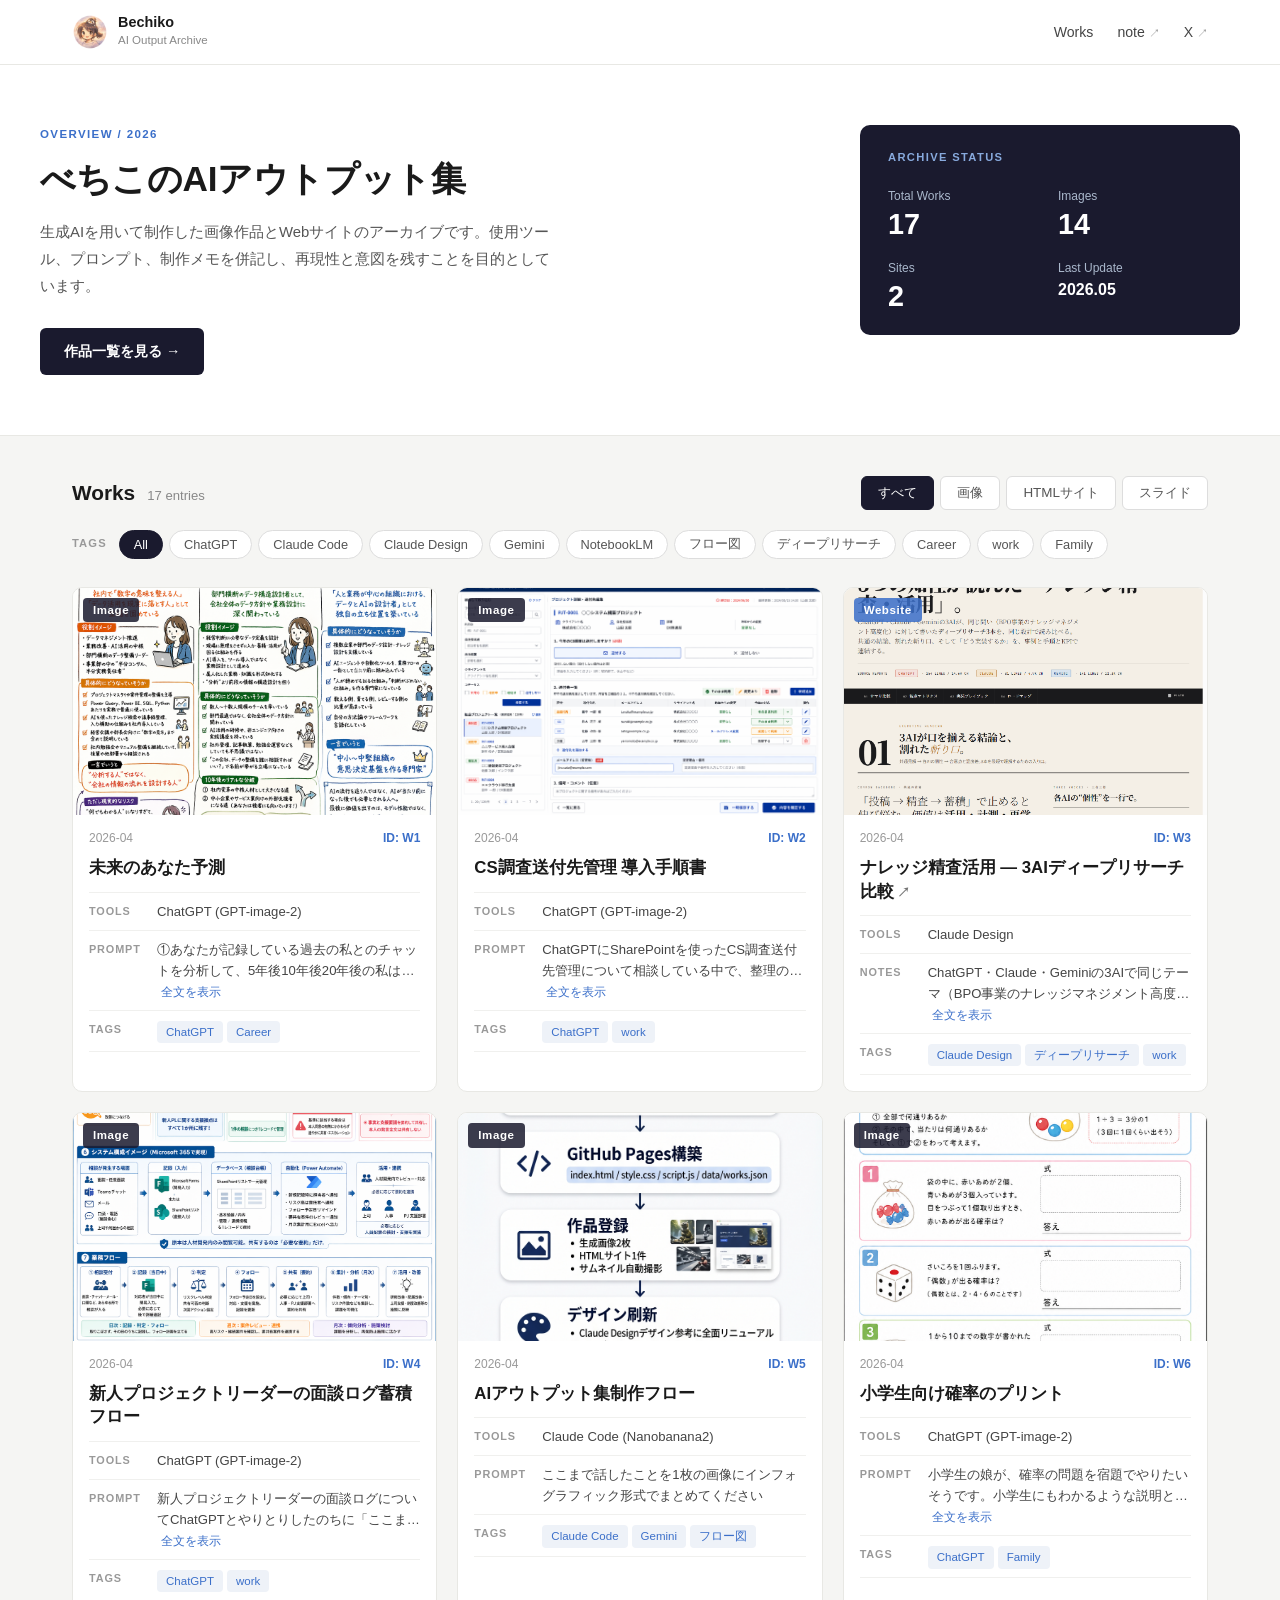
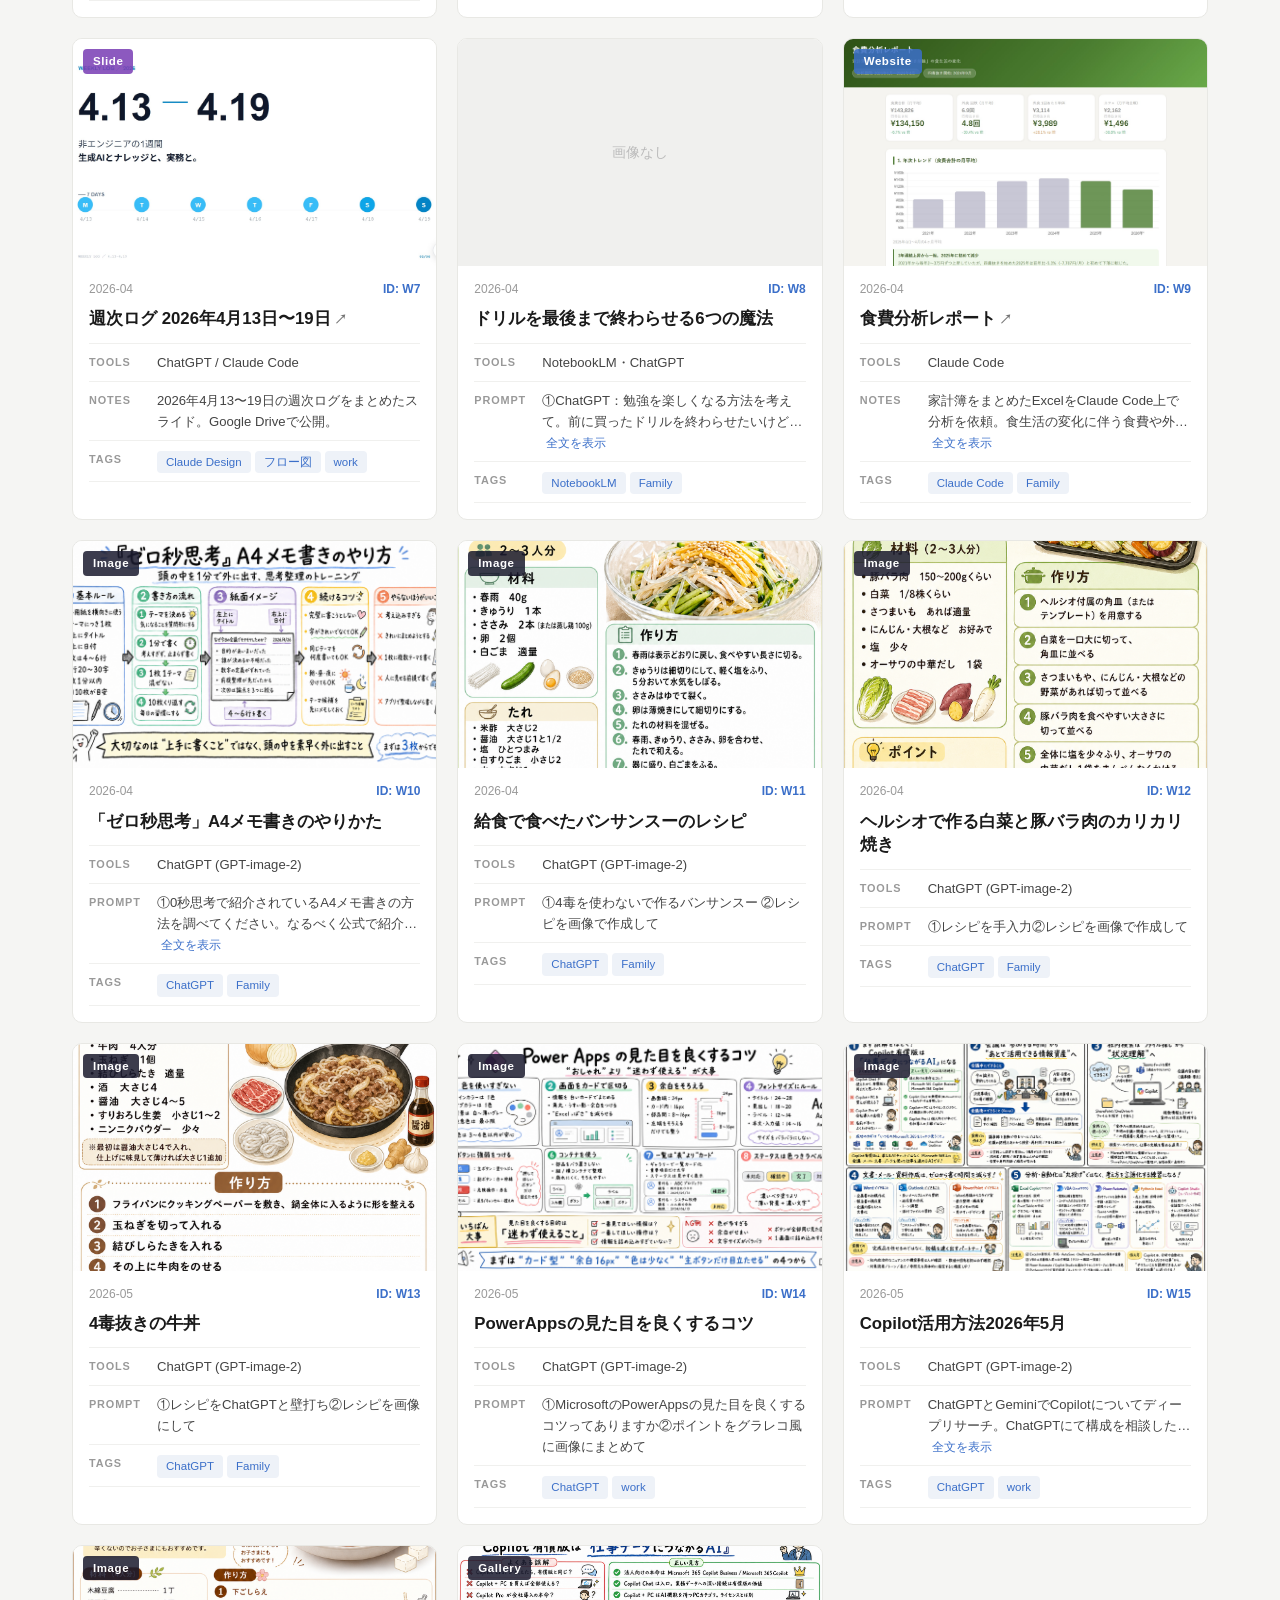
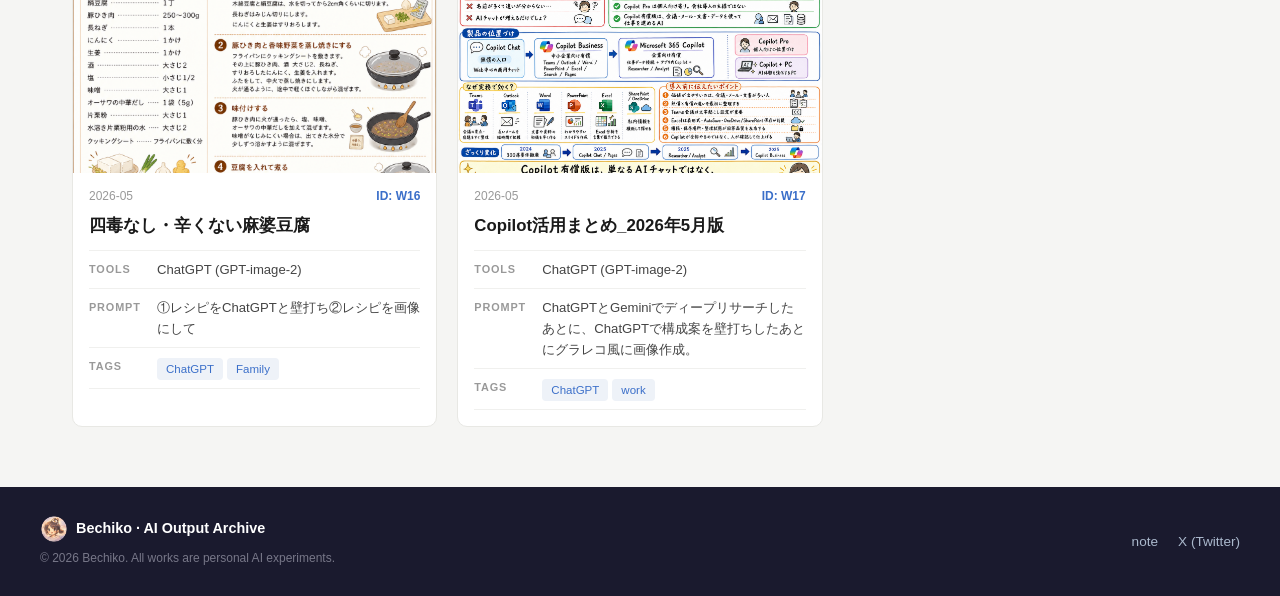
==== index.html @ 0f56bbd2 "Add work #17: Copilot活用まとめ_2026年5月版 (gallery) + gallery navigation feature" ====
<!DOCTYPE html>
<html lang="ja">
<head>
  <meta charset="UTF-8">
  <meta name="viewport" content="width=device-width, initial-scale=1.0">
  <title>べちこのAIアウトプット集</title>
  <link rel="stylesheet" href="style.css?v=4">
</head>
<body>

<header class="site-header">
  <div class="header-inner">
    <div class="header-logo">
      <img class="avatar" src="images/avatar.png" alt="Bechiko">
      <div class="header-name">
        <span class="name">Bechiko</span>
        <span class="subtitle">AI Output Archive</span>
      </div>
    </div>
    <nav class="header-nav">
      <a href="#works">Works</a>
      <a href="https://note.com/bechiko0605" target="_blank" rel="noopener">note <span class="ext">↗</span></a>
      <a href="https://x.com/bechiko0605" target="_blank" rel="noopener">X <span class="ext">↗</span></a>
    </nav>
  </div>
</header>

<section class="hero">
  <div class="hero-inner">
    <div class="hero-left">
      <p class="hero-label">OVERVIEW / 2026</p>
      <h1 class="hero-title">べちこのAIアウトプット集</h1>
      <p class="hero-desc">生成AIを用いて制作した画像作品とWebサイトのアーカイブです。使用ツール、プロンプト、制作メモを併記し、再現性と意図を残すことを目的としています。</p>
      <div class="hero-actions">
        <a href="#works" class="btn-primary">作品一覧を見る →</a>
      </div>
    </div>
    <div class="hero-right">
      <div class="stats-panel">
        <p class="stats-label">ARCHIVE STATUS</p>
        <div class="stats-grid">
          <div class="stat">
            <span class="stat-name">Total Works</span>
            <span class="stat-value" id="stat-total">—</span>
          </div>
          <div class="stat">
            <span class="stat-name">Images</span>
            <span class="stat-value" id="stat-images">—</span>
          </div>
          <div class="stat">
            <span class="stat-name">Sites</span>
            <span class="stat-value" id="stat-sites">—</span>
          </div>
          <div class="stat">
            <span class="stat-name">Last Update</span>
            <span class="stat-value stat-date" id="stat-date">—</span>
          </div>
        </div>
      </div>
    </div>
  </div>
</section>

<section class="works-section" id="works">
  <div class="works-header">
    <div class="works-title-area">
      <h2 class="works-title">Works</h2>
      <span class="works-count" id="works-count"></span>
    </div>
    <div class="type-filter">
      <button class="type-btn active" data-type="">すべて</button>
      <button class="type-btn" data-type="image">画像</button>
      <button class="type-btn" data-type="html">HTMLサイト</button>
      <button class="type-btn" data-type="slide">スライド</button>
    </div>
  </div>

  <div class="tags-row">
    <span class="tags-label">TAGS</span>
    <div id="tag-filters"></div>
  </div>

  <div class="gallery" id="gallery"></div>
</section>

<footer class="site-footer">
  <div class="footer-inner">
    <div class="footer-left">
      <div class="footer-logo">
        <img class="avatar avatar-sm" src="images/avatar.png" alt="Bechiko">
        <span>Bechiko · AI Output Archive</span>
      </div>
      <p class="footer-copy">© 2026 Bechiko. All works are personal AI experiments.</p>
    </div>
    <div class="footer-links">
      <a href="https://note.com/bechiko0605" target="_blank" rel="noopener">note</a>
      <a href="https://x.com/bechiko0605" target="_blank" rel="noopener">X (Twitter)</a>
    </div>
  </div>
</footer>

<div id="modal" class="modal" role="dialog" aria-modal="true">
  <button class="modal-close" id="modal-close" aria-label="閉じる">&times;</button>
  <button class="modal-prev hidden" id="modal-prev" aria-label="前へ">&#8249;</button>
  <img class="modal-img" id="modal-img" src="" alt="">
  <button class="modal-next hidden" id="modal-next" aria-label="次へ">&#8250;</button>
  <div class="modal-counter" id="modal-counter"></div>
</div>

<script src="script.js?v=3"></script>
</body>
</html>
---- style.css ----
* { box-sizing: border-box; margin: 0; padding: 0; }

body {
  font-family: 'Helvetica Neue', Arial, 'Hiragino Kaku Gothic ProN', 'Meiryo', sans-serif;
  background: #f5f5f3;
  color: #1a1a1a;
  line-height: 1.6;
}

a { text-decoration: none; color: inherit; }

/* ── Header ── */
.site-header {
  background: #fff;
  border-bottom: 1px solid #e8e8e4;
  position: sticky;
  top: 0;
  z-index: 100;
}
.header-inner {
  max-width: 1200px;
  margin: 0 auto;
  padding: 14px 32px;
  display: flex;
  align-items: center;
  justify-content: space-between;
}
.header-logo {
  display: flex;
  align-items: center;
  gap: 10px;
}
.avatar {
  width: 36px;
  height: 36px;
  border-radius: 50%;
  object-fit: cover;
  flex-shrink: 0;
}
.avatar-sm { width: 28px; height: 28px; font-size: 0.75rem; }
.header-name { display: flex; flex-direction: column; }
.header-name .name { font-size: 0.9rem; font-weight: 700; line-height: 1.2; }
.header-name .subtitle { font-size: 0.72rem; color: #888; }
.header-nav { display: flex; gap: 24px; align-items: center; }
.header-nav a { font-size: 0.88rem; color: #444; transition: color 0.15s; }
.header-nav a:hover { color: #1a1a1a; }
.ext { font-size: 0.75em; opacity: 0.6; }

/* ── Hero ── */
.hero {
  background: #fff;
  border-bottom: 1px solid #e8e8e4;
  padding: 60px 32px;
}
.hero-inner {
  max-width: 1200px;
  margin: 0 auto;
  display: grid;
  grid-template-columns: 1fr 380px;
  gap: 48px;
  align-items: start;
}
.hero-label {
  font-size: 0.72rem;
  font-weight: 700;
  letter-spacing: 0.12em;
  color: #3b6fc9;
  margin-bottom: 14px;
}
.hero-title {
  font-size: 2.2rem;
  font-weight: 800;
  line-height: 1.25;
  margin-bottom: 18px;
  letter-spacing: -0.01em;
}
.hero-desc {
  font-size: 0.93rem;
  color: #555;
  margin-bottom: 28px;
  max-width: 520px;
  line-height: 1.8;
}
.hero-actions { display: flex; gap: 12px; flex-wrap: wrap; }
.btn-primary {
  display: inline-block;
  padding: 12px 24px;
  background: #1a1a2e;
  color: #fff;
  border-radius: 6px;
  font-size: 0.9rem;
  font-weight: 600;
  transition: background 0.15s;
}
.btn-primary:hover { background: #2d2d4e; }

/* Stats panel */
.stats-panel {
  background: #1a1a2e;
  color: #fff;
  border-radius: 10px;
  padding: 24px 28px;
}
.stats-label {
  font-size: 0.7rem;
  font-weight: 700;
  letter-spacing: 0.12em;
  color: #88aadd;
  margin-bottom: 20px;
}
.stats-grid {
  display: grid;
  grid-template-columns: 1fr 1fr;
  gap: 20px 16px;
}
.stat { display: flex; flex-direction: column; gap: 4px; }
.stat-name { font-size: 0.75rem; color: #aab8cc; }
.stat-value { font-size: 1.8rem; font-weight: 800; line-height: 1; }
.stat-date { font-size: 1rem; font-weight: 700; }

/* ── Works section ── */
.works-section {
  max-width: 1200px;
  margin: 0 auto;
  padding: 40px 32px 60px;
}
.works-header {
  display: flex;
  align-items: center;
  justify-content: space-between;
  margin-bottom: 20px;
}
.works-title-area { display: flex; align-items: baseline; gap: 12px; }
.works-title { font-size: 1.3rem; font-weight: 800; }
.works-count { font-size: 0.82rem; color: #888; }

.type-filter { display: flex; gap: 6px; }
.type-btn {
  padding: 7px 16px;
  border-radius: 6px;
  border: 1px solid #ddd;
  background: #fff;
  color: #555;
  font-size: 0.84rem;
  cursor: pointer;
  transition: all 0.15s;
}
.type-btn:hover { border-color: #aaa; color: #1a1a1a; }
.type-btn.active { background: #1a1a2e; color: #fff; border-color: #1a1a2e; }

/* Tags row */
.tags-row {
  display: flex;
  align-items: center;
  gap: 12px;
  margin-bottom: 28px;
  flex-wrap: wrap;
}
.tags-label {
  font-size: 0.7rem;
  font-weight: 700;
  letter-spacing: 0.1em;
  color: #999;
  flex-shrink: 0;
}
#tag-filters { display: flex; flex-wrap: wrap; gap: 6px; }
.tag-btn {
  padding: 5px 14px;
  border-radius: 20px;
  border: 1px solid #ddd;
  background: #fff;
  color: #555;
  font-size: 0.8rem;
  cursor: pointer;
  transition: all 0.15s;
}
.tag-btn:hover { border-color: #aaa; color: #1a1a1a; }
.tag-btn.active { background: #1a1a2e; color: #fff; border-color: #1a1a2e; }

/* ── Gallery ── */
.gallery {
  display: grid;
  grid-template-columns: repeat(auto-fill, minmax(300px, 1fr));
  gap: 20px;
}
.no-results {
  grid-column: 1 / -1;
  text-align: center;
  color: #aaa;
  padding: 60px 0;
  font-size: 0.95rem;
}

/* ── Card ── */
.card {
  background: #fff;
  border: 1px solid #e8e8e4;
  border-radius: 10px;
  overflow: hidden;
  transition: box-shadow 0.2s;
}
.card:hover { box-shadow: 0 4px 20px rgba(0,0,0,0.08); }

.card-thumb {
  position: relative;
  width: 100%;
  aspect-ratio: 16 / 10;
  background: #f0f0ee;
  overflow: hidden;
  cursor: pointer;
}
.card-thumb img {
  width: 100%; height: 100%;
  object-fit: cover;
  display: block;
}
.card-thumb-placeholder {
  width: 100%; height: 100%;
  display: flex; align-items: center; justify-content: center;
  color: #bbb; font-size: 0.85rem;
}
.card-badge {
  position: absolute;
  top: 10px; left: 10px;
  padding: 3px 10px;
  border-radius: 4px;
  font-size: 0.72rem;
  font-weight: 700;
  letter-spacing: 0.05em;
}
.badge-image { background: rgba(26,26,46,0.85); color: #fff; }
.badge-website { background: rgba(59,111,201,0.85); color: #fff; }
.badge-slide { background: rgba(120,60,180,0.85); color: #fff; }

.card-body { padding: 14px 16px 16px; }

.card-meta-row {
  display: flex;
  justify-content: space-between;
  align-items: center;
  margin-bottom: 8px;
}
.card-date { font-size: 0.75rem; color: #999; }
.card-id { font-size: 0.75rem; color: #3b6fc9; font-weight: 600; }

.card-title {
  font-size: 1.05rem;
  font-weight: 700;
  margin-bottom: 12px;
  line-height: 1.4;
}
.card-title a { color: inherit; }
.card-title a:hover { text-decoration: underline; }
.card-title .link-icon { font-size: 0.8em; opacity: 0.6; margin-left: 3px; }

/* Info rows */
.card-info { border-top: 1px solid #f0f0ee; }
.info-row {
  display: grid;
  grid-template-columns: 68px 1fr;
  gap: 0;
  border-bottom: 1px solid #f0f0ee;
  padding: 8px 0;
  align-items: start;
}
.info-label {
  font-size: 0.68rem;
  font-weight: 700;
  letter-spacing: 0.08em;
  color: #999;
  padding-top: 2px;
}
.info-value { font-size: 0.82rem; color: #444; }

.info-text {
  display: -webkit-box;
  -webkit-line-clamp: 2;
  -webkit-box-orient: vertical;
  overflow: hidden;
}
.expand-btn {
  display: inline;
  font-size: 0.78rem;
  color: #3b6fc9;
  background: none;
  border: none;
  cursor: pointer;
  padding: 0;
  margin-left: 4px;
}
.expand-content {
  display: none;
  font-size: 0.82rem;
  color: #444;
  white-space: pre-wrap;
}
.expand-content.open { display: block; }
.info-text.open { display: block; -webkit-line-clamp: unset; overflow: visible; }

.card-tags { display: flex; flex-wrap: wrap; gap: 4px; padding-top: 2px; }
.card-tag {
  font-size: 0.72rem;
  color: #3b6fc9;
  background: #eef2f8;
  padding: 2px 9px;
  border-radius: 4px;
}

/* ── Modal ── */
.modal {
  display: none;
  position: fixed;
  inset: 0;
  background: rgba(0,0,0,0.88);
  z-index: 1000;
  align-items: center;
  justify-content: center;
}
.modal.open { display: flex; }
.modal-img {
  max-width: 90vw;
  max-height: 90vh;
  object-fit: contain;
  border-radius: 4px;
}
.modal-close {
  position: fixed;
  top: 16px; right: 20px;
  font-size: 2rem;
  color: #fff;
  background: none;
  border: none;
  cursor: pointer;
  line-height: 1;
}
.modal-prev, .modal-next {
  position: fixed;
  top: 50%;
  transform: translateY(-50%);
  font-size: 3rem;
  color: #fff;
  background: none;
  border: none;
  cursor: pointer;
  padding: 0 16px;
  opacity: 0.7;
  transition: opacity 0.15s;
  z-index: 1001;
}
.modal-prev:hover, .modal-next:hover { opacity: 1; }
.modal-prev { left: 12px; }
.modal-next { right: 12px; }
.modal-prev.hidden, .modal-next.hidden { display: none; }
.modal-counter {
  position: fixed;
  bottom: 20px;
  left: 50%;
  transform: translateX(-50%);
  color: rgba(255,255,255,0.7);
  font-size: 0.85rem;
  letter-spacing: 0.05em;
}

/* ── Footer ── */
.site-footer {
  background: #1a1a2e;
  color: #fff;
  padding: 28px 32px;
}
.footer-inner {
  max-width: 1200px;
  margin: 0 auto;
  display: flex;
  align-items: center;
  justify-content: space-between;
  flex-wrap: wrap;
  gap: 16px;
}
.footer-logo {
  display: flex;
  align-items: center;
  gap: 8px;
  font-size: 0.9rem;
  font-weight: 600;
  margin-bottom: 6px;
}
.footer-copy { font-size: 0.75rem; color: #778; }
.footer-links { display: flex; gap: 20px; }
.footer-links a { font-size: 0.85rem; color: #aab8cc; transition: color 0.15s; }
.footer-links a:hover { color: #fff; }

/* ── Responsive ── */
@media (max-width: 768px) {
  .hero-inner { grid-template-columns: 1fr; gap: 28px; }
  .hero-title { font-size: 1.6rem; }
  .works-header { flex-direction: column; align-items: flex-start; gap: 12px; }
  .header-inner, .hero, .works-section, .site-footer { padding-left: 16px; padding-right: 16px; }
  .gallery { grid-template-columns: 1fr; }
}
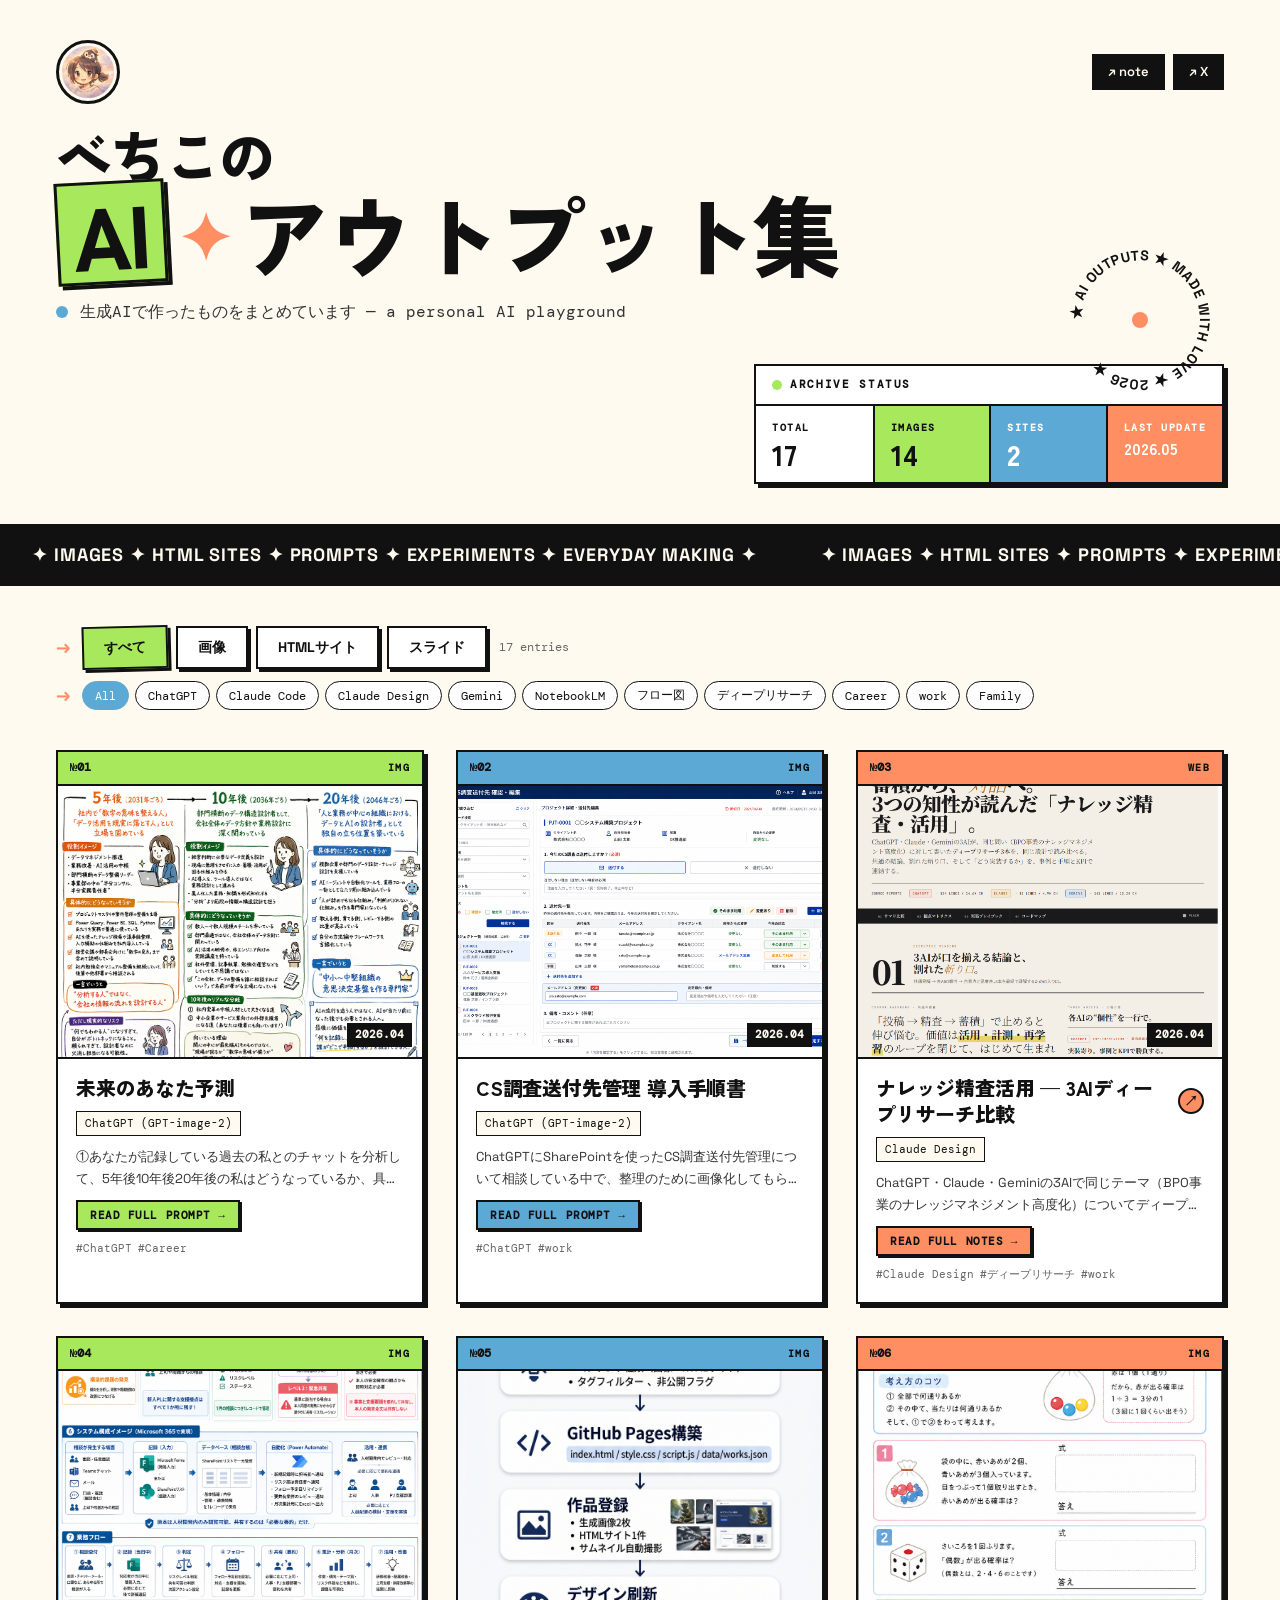
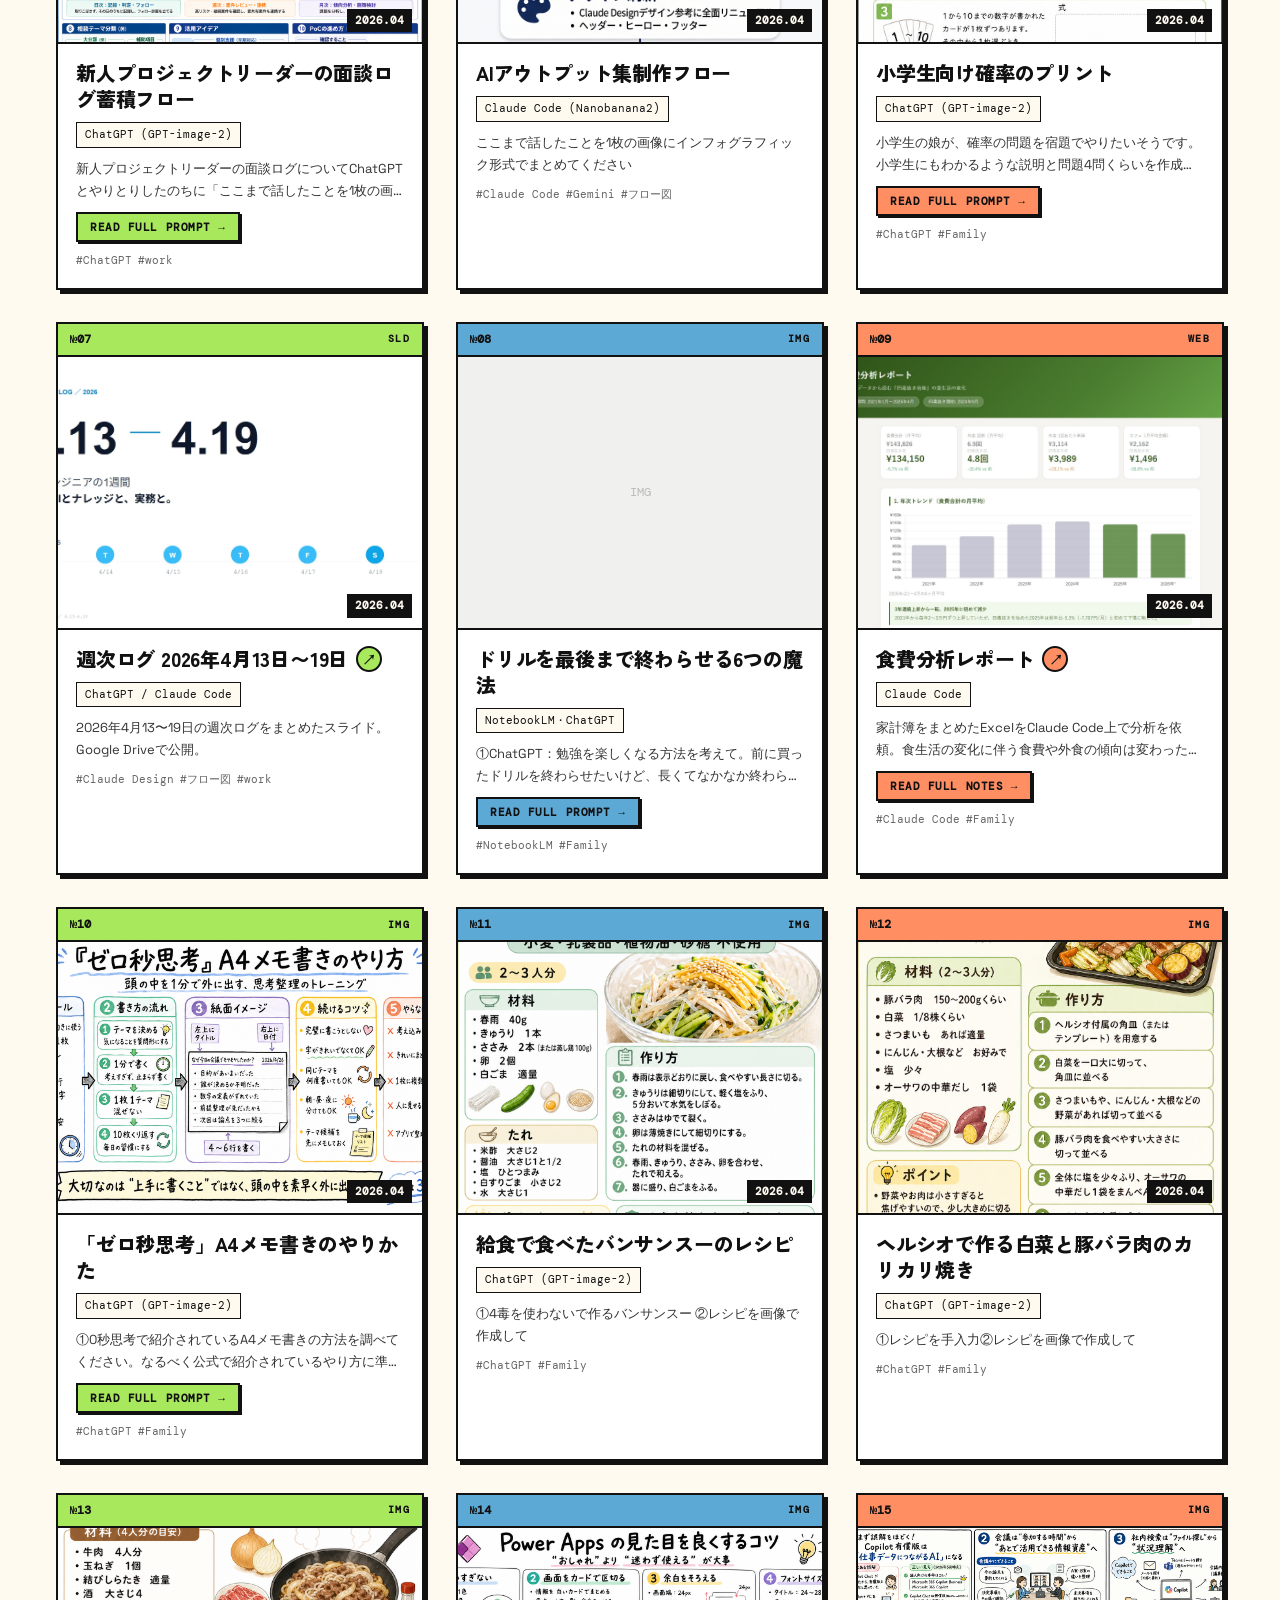
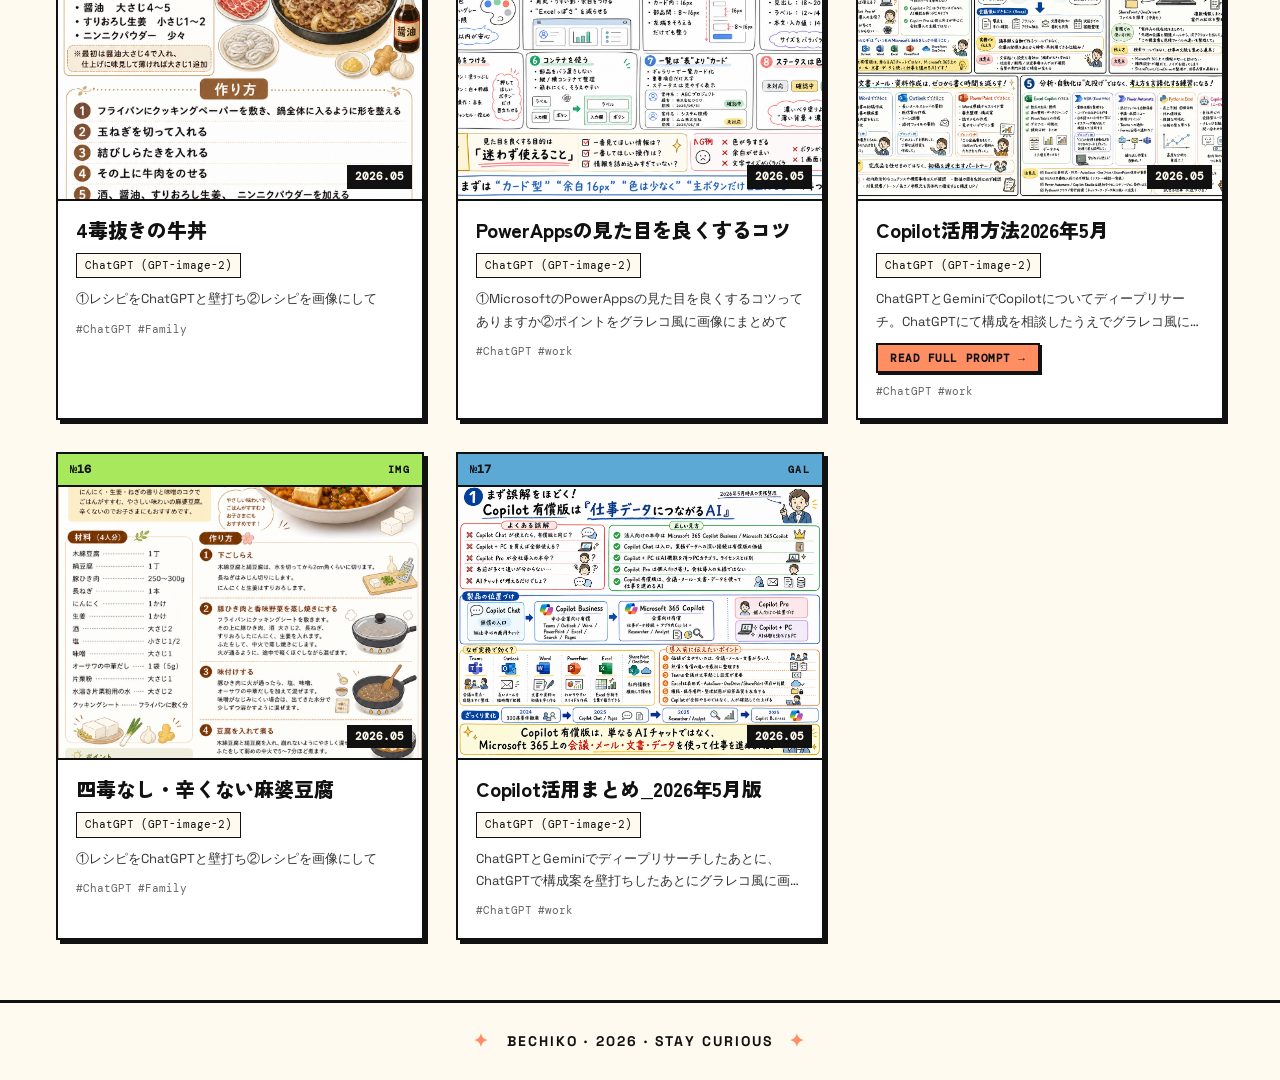
==== commit e39ee102: "Redesign: Pattern F (Neo-brutalist Kinetic) ネオブルータリスト×キネティックデザインに全面リデザイン。 黒太枠・ハードシャドウ・3色アクセント（lime/b" ====
--- a/index.html
+++ b/index.html
@@ -4,99 +4,102 @@
   <meta charset="UTF-8">
   <meta name="viewport" content="width=device-width, initial-scale=1.0">
   <title>べちこのAIアウトプット集</title>
-  <link rel="stylesheet" href="style.css?v=4">
+  <link rel="preconnect" href="https://fonts.googleapis.com">
+  <link rel="preconnect" href="https://fonts.gstatic.com" crossorigin>
+  <link href="https://fonts.googleapis.com/css2?family=Space+Grotesk:wght@400;500;600;700&family=Zen+Kaku+Gothic+New:wght@500;700;900&family=DM+Mono:wght@400;500&display=swap" rel="stylesheet">
+  <link rel="stylesheet" href="style.css">
 </head>
 <body>
 
+<aside class="floating-sticker" aria-hidden="true">
+  <svg viewBox="0 0 160 160" width="160" height="160">
+    <defs>
+      <path id="circle-path" d="M 80,80 m -60,0 a 60,60 0 1,1 120,0 a 60,60 0 1,1 -120,0"/>
+    </defs>
+    <text class="sticker-text">
+      <textPath href="#circle-path">★ AI OUTPUTS ★ MADE WITH LOVE ★ 2026 ★</textPath>
+    </text>
+    <circle cx="80" cy="80" r="8" fill="#ff8e63"/>
+  </svg>
+</aside>
+
 <header class="site-header">
-  <div class="header-inner">
-    <div class="header-logo">
-      <img class="avatar" src="images/avatar.png" alt="Bechiko">
-      <div class="header-name">
-        <span class="name">Bechiko</span>
-        <span class="subtitle">AI Output Archive</span>
-      </div>
+  <div class="header-row">
+    <img class="avatar" src="images/avatar.png" alt="Bechiko">
+    <div class="sns-pills">
+      <a href="https://note.com/bechiko0605" target="_blank" rel="noopener" class="sns-pill">↗ note</a>
+      <a href="https://x.com/bechiko0605" target="_blank" rel="noopener" class="sns-pill">↗ X</a>
     </div>
-    <nav class="header-nav">
-      <a href="#works">Works</a>
-      <a href="https://note.com/bechiko0605" target="_blank" rel="noopener">note <span class="ext">↗</span></a>
-      <a href="https://x.com/bechiko0605" target="_blank" rel="noopener">X <span class="ext">↗</span></a>
-    </nav>
+  </div>
+  <div class="big-title">
+    <p class="title-l1">べちこの</p>
+    <p class="title-l2"><span class="ai-box">AI</span> <span class="star">✦</span> アウトプット集</p>
+  </div>
+  <div class="tagline-row">
+    <span class="tagline-dot"></span>
+    <span class="tagline">生成AIで作ったものをまとめています — a personal AI playground</span>
   </div>
 </header>
 
-<section class="hero">
-  <div class="hero-inner">
-    <div class="hero-left">
-      <p class="hero-label">OVERVIEW / 2026</p>
-      <h1 class="hero-title">べちこのAIアウトプット集</h1>
-      <p class="hero-desc">生成AIを用いて制作した画像作品とWebサイトのアーカイブです。使用ツール、プロンプト、制作メモを併記し、再現性と意図を残すことを目的としています。</p>
-      <div class="hero-actions">
-        <a href="#works" class="btn-primary">作品一覧を見る →</a>
+<section class="archive-status">
+  <div class="status-card">
+    <div class="status-head">
+      <span class="status-dot"></span>
+      <span class="status-label">ARCHIVE STATUS</span>
+    </div>
+    <div class="status-cells">
+      <div class="status-cell cell-white">
+        <span class="cell-label">TOTAL</span>
+        <span class="cell-value" id="stat-total">—</span>
       </div>
-    </div>
-    <div class="hero-right">
-      <div class="stats-panel">
-        <p class="stats-label">ARCHIVE STATUS</p>
-        <div class="stats-grid">
-          <div class="stat">
-            <span class="stat-name">Total Works</span>
-            <span class="stat-value" id="stat-total">—</span>
-          </div>
-          <div class="stat">
-            <span class="stat-name">Images</span>
-            <span class="stat-value" id="stat-images">—</span>
-          </div>
-          <div class="stat">
-            <span class="stat-name">Sites</span>
-            <span class="stat-value" id="stat-sites">—</span>
-          </div>
-          <div class="stat">
-            <span class="stat-name">Last Update</span>
-            <span class="stat-value stat-date" id="stat-date">—</span>
-          </div>
-        </div>
+      <div class="status-cell cell-lime">
+        <span class="cell-label">IMAGES</span>
+        <span class="cell-value" id="stat-images">—</span>
+      </div>
+      <div class="status-cell cell-blue">
+        <span class="cell-label">SITES</span>
+        <span class="cell-value" id="stat-sites">—</span>
+      </div>
+      <div class="status-cell cell-peach">
+        <span class="cell-label">LAST UPDATE</span>
+        <span class="cell-value" id="stat-date">—</span>
       </div>
     </div>
   </div>
 </section>
 
-<section class="works-section" id="works">
-  <div class="works-header">
-    <div class="works-title-area">
-      <h2 class="works-title">Works</h2>
-      <span class="works-count" id="works-count"></span>
-    </div>
+<div class="marquee" aria-hidden="true">
+  <div class="marquee-track">
+    <span>✦ IMAGES ✦ HTML SITES ✦ PROMPTS ✦ EXPERIMENTS ✦ EVERYDAY MAKING ✦</span>
+    <span>✦ IMAGES ✦ HTML SITES ✦ PROMPTS ✦ EXPERIMENTS ✦ EVERYDAY MAKING ✦</span>
+    <span>✦ IMAGES ✦ HTML SITES ✦ PROMPTS ✦ EXPERIMENTS ✦ EVERYDAY MAKING ✦</span>
+    <span>✦ IMAGES ✦ HTML SITES ✦ PROMPTS ✦ EXPERIMENTS ✦ EVERYDAY MAKING ✦</span>
+  </div>
+</div>
+
+<section class="filters">
+  <div class="filter-row">
+    <span class="filter-arrow">→</span>
     <div class="type-filter">
       <button class="type-btn active" data-type="">すべて</button>
       <button class="type-btn" data-type="image">画像</button>
       <button class="type-btn" data-type="html">HTMLサイト</button>
       <button class="type-btn" data-type="slide">スライド</button>
     </div>
+    <span class="works-count" id="works-count"></span>
   </div>
-
-  <div class="tags-row">
-    <span class="tags-label">TAGS</span>
+  <div class="filter-row">
+    <span class="filter-arrow">→</span>
     <div id="tag-filters"></div>
   </div>
-
-  <div class="gallery" id="gallery"></div>
 </section>
 
+<main class="card-grid" id="gallery"></main>
+
 <footer class="site-footer">
-  <div class="footer-inner">
-    <div class="footer-left">
-      <div class="footer-logo">
-        <img class="avatar avatar-sm" src="images/avatar.png" alt="Bechiko">
-        <span>Bechiko · AI Output Archive</span>
-      </div>
-      <p class="footer-copy">© 2026 Bechiko. All works are personal AI experiments.</p>
-    </div>
-    <div class="footer-links">
-      <a href="https://note.com/bechiko0605" target="_blank" rel="noopener">note</a>
-      <a href="https://x.com/bechiko0605" target="_blank" rel="noopener">X (Twitter)</a>
-    </div>
-  </div>
+  <span class="footer-star">✦</span>
+  BECHIKO · 2026 · STAY CURIOUS
+  <span class="footer-star">✦</span>
 </footer>
 
 <div id="modal" class="modal" role="dialog" aria-modal="true">
@@ -107,6 +110,6 @@
   <div class="modal-counter" id="modal-counter"></div>
 </div>
 
-<script src="script.js?v=3"></script>
+<script src="script.js"></script>
 </body>
 </html>
--- a/style.css
+++ b/style.css
@@ -1,309 +1,539 @@
+:root {
+  --bg-paper: #fffaf0;
+  --ink: #111111;
+  --accent-lime: #a8e85c;
+  --accent-blue: #5da9d6;
+  --accent-peach: #ff8e63;
+  --card-bg: #ffffff;
+  --text-secondary: #333333;
+  --text-muted: #666666;
+}
+
 * { box-sizing: border-box; margin: 0; padding: 0; }
 
 body {
-  font-family: 'Helvetica Neue', Arial, 'Hiragino Kaku Gothic ProN', 'Meiryo', sans-serif;
-  background: #f5f5f3;
-  color: #1a1a1a;
+  font-family: 'Space Grotesk', sans-serif;
+  background: var(--bg-paper);
+  color: var(--ink);
   line-height: 1.6;
+  overflow-x: hidden;
+  position: relative;
 }
 
 a { text-decoration: none; color: inherit; }
+
+/* ── Animations ── */
+@keyframes spin {
+  from { transform: rotate(0deg); }
+  to { transform: rotate(360deg); }
+}
+@keyframes marquee {
+  from { transform: translateX(0); }
+  to { transform: translateX(-50%); }
+}
+
+/* ── Floating Sticker ── */
+.floating-sticker {
+  position: absolute;
+  top: 240px;
+  right: 60px;
+  width: 160px;
+  height: 160px;
+  animation: spin 18s linear infinite;
+  z-index: 10;
+  pointer-events: none;
+}
+.sticker-text {
+  font-family: 'Space Grotesk', sans-serif;
+  font-size: 14px;
+  font-weight: 700;
+  letter-spacing: 0.05em;
+  fill: var(--ink);
+}
 
 /* ── Header ── */
 .site-header {
-  background: #fff;
-  border-bottom: 1px solid #e8e8e4;
-  position: sticky;
-  top: 0;
-  z-index: 100;
-}
-.header-inner {
-  max-width: 1200px;
-  margin: 0 auto;
-  padding: 14px 32px;
-  display: flex;
-  align-items: center;
+  padding: 40px 56px 24px;
+  position: relative;
+}
+.header-row {
+  display: flex;
   justify-content: space-between;
-}
-.header-logo {
-  display: flex;
-  align-items: center;
-  gap: 10px;
+  align-items: center;
+  margin-bottom: 24px;
 }
 .avatar {
-  width: 36px;
-  height: 36px;
+  width: 64px;
+  height: 64px;
   border-radius: 50%;
   object-fit: cover;
+  border: 3px solid var(--ink);
   flex-shrink: 0;
 }
-.avatar-sm { width: 28px; height: 28px; font-size: 0.75rem; }
-.header-name { display: flex; flex-direction: column; }
-.header-name .name { font-size: 0.9rem; font-weight: 700; line-height: 1.2; }
-.header-name .subtitle { font-size: 0.72rem; color: #888; }
-.header-nav { display: flex; gap: 24px; align-items: center; }
-.header-nav a { font-size: 0.88rem; color: #444; transition: color 0.15s; }
-.header-nav a:hover { color: #1a1a1a; }
-.ext { font-size: 0.75em; opacity: 0.6; }
-
-/* ── Hero ── */
-.hero {
-  background: #fff;
-  border-bottom: 1px solid #e8e8e4;
-  padding: 60px 32px;
-}
-.hero-inner {
-  max-width: 1200px;
-  margin: 0 auto;
+.sns-pills {
+  display: flex;
+  gap: 8px;
+}
+.sns-pill {
+  display: inline-block;
+  background: var(--ink);
+  color: var(--bg-paper);
+  padding: 8px 16px;
+  font-family: 'Space Grotesk', sans-serif;
+  font-size: 13px;
+  font-weight: 600;
+  transition: opacity 0.15s;
+}
+.sns-pill:hover { opacity: 0.8; }
+
+.big-title {
+  margin-bottom: 16px;
+}
+.title-l1 {
+  font-family: 'Zen Kaku Gothic New', sans-serif;
+  font-size: 56px;
+  font-weight: 900;
+  line-height: 0.95;
+  letter-spacing: -0.03em;
+}
+.title-l2 {
+  font-family: 'Zen Kaku Gothic New', sans-serif;
+  font-size: 88px;
+  font-weight: 900;
+  line-height: 0.95;
+  letter-spacing: -0.03em;
+  display: flex;
+  align-items: center;
+  gap: 12px;
+  flex-wrap: wrap;
+}
+.ai-box {
+  display: inline-block;
+  background: var(--accent-lime);
+  border: 3px solid var(--ink);
+  box-shadow: 4px 4px 0 var(--ink);
+  padding: 0 14px;
+  transform: rotate(-3deg);
+  line-height: 1.1;
+}
+.star {
+  display: inline-block;
+  color: var(--accent-peach);
+  font-size: 64px;
+  animation: spin 6s linear infinite;
+  line-height: 1;
+}
+
+.tagline-row {
+  display: flex;
+  align-items: center;
+  gap: 12px;
+  margin-top: 16px;
+}
+.tagline-dot {
+  width: 12px;
+  height: 12px;
+  border-radius: 50%;
+  background: var(--accent-blue);
+  flex-shrink: 0;
+}
+.tagline {
+  font-family: 'DM Mono', monospace;
+  font-size: 16px;
+  line-height: 1.5;
+  color: var(--text-secondary);
+}
+
+/* ── Archive Status ── */
+.archive-status {
+  padding: 0 56px;
+  display: flex;
+  justify-content: flex-end;
+  margin-top: 16px;
+  margin-bottom: 40px;
+}
+.status-card {
+  min-width: 460px;
+  background: var(--card-bg);
+  border: 2.5px solid var(--ink);
+  box-shadow: 4px 4px 0 var(--ink);
+}
+.status-head {
+  display: flex;
+  align-items: center;
+  gap: 8px;
+  padding: 10px 16px;
+  border-bottom: 2px solid var(--ink);
+}
+.status-dot {
+  width: 10px;
+  height: 10px;
+  border-radius: 50%;
+  background: var(--accent-lime);
+  flex-shrink: 0;
+}
+.status-label {
+  font-family: 'DM Mono', monospace;
+  font-size: 11px;
+  font-weight: 700;
+  letter-spacing: 0.15em;
+}
+.status-cells {
   display: grid;
-  grid-template-columns: 1fr 380px;
-  gap: 48px;
-  align-items: start;
-}
-.hero-label {
-  font-size: 0.72rem;
-  font-weight: 700;
-  letter-spacing: 0.12em;
-  color: #3b6fc9;
-  margin-bottom: 14px;
-}
-.hero-title {
-  font-size: 2.2rem;
-  font-weight: 800;
-  line-height: 1.25;
-  margin-bottom: 18px;
-  letter-spacing: -0.01em;
-}
-.hero-desc {
-  font-size: 0.93rem;
-  color: #555;
-  margin-bottom: 28px;
-  max-width: 520px;
-  line-height: 1.8;
-}
-.hero-actions { display: flex; gap: 12px; flex-wrap: wrap; }
-.btn-primary {
-  display: inline-block;
-  padding: 12px 24px;
-  background: #1a1a2e;
+  grid-template-columns: repeat(4, 1fr);
+}
+.status-cell {
+  padding: 14px 16px;
+  display: flex;
+  flex-direction: column;
+  gap: 4px;
+}
+.status-cell + .status-cell {
+  border-left: 2px solid var(--ink);
+}
+.cell-white { background: var(--card-bg); }
+.cell-lime { background: var(--accent-lime); }
+.cell-blue { background: var(--accent-blue); color: #fff; }
+.cell-peach { background: var(--accent-peach); color: #fff; }
+
+.cell-label {
+  font-family: 'DM Mono', monospace;
+  font-size: 10px;
+  font-weight: 700;
+  letter-spacing: 0.15em;
+}
+.cell-value {
+  font-family: 'Zen Kaku Gothic New', sans-serif;
+  font-size: 28px;
+  font-weight: 900;
+  line-height: 1;
+}
+#stat-date {
+  font-size: 16px;
+  font-weight: 700;
+  word-break: break-all;
+}
+
+/* ── Marquee ── */
+.marquee {
+  overflow: hidden;
+  white-space: nowrap;
+  background: var(--ink);
+  color: var(--bg-paper);
+  padding: 14px 0;
+  border-top: 3px solid var(--ink);
+  border-bottom: 3px solid var(--ink);
+  margin-bottom: 40px;
+}
+.marquee-track {
+  display: inline-flex;
+  animation: marquee 40s linear infinite;
+}
+.marquee-track span {
+  font-family: 'Space Grotesk', sans-serif;
+  font-size: 18px;
+  font-weight: 700;
+  letter-spacing: 0.05em;
+  padding: 0 32px;
+}
+
+/* ── Filters ── */
+.filters {
+  padding: 0 56px;
+  display: flex;
+  flex-direction: column;
+  gap: 12px;
+  margin-bottom: 40px;
+}
+.filter-row {
+  display: flex;
+  align-items: center;
+  gap: 12px;
+  flex-wrap: wrap;
+}
+.filter-arrow {
+  color: var(--accent-peach);
+  font-size: 18px;
+  font-weight: 700;
+  flex-shrink: 0;
+}
+.type-filter {
+  display: flex;
+  gap: 8px;
+  flex-wrap: wrap;
+}
+.type-btn {
+  padding: 10px 20px;
+  border: 2.5px solid var(--ink);
+  background: var(--card-bg);
+  color: var(--ink);
+  font-family: 'Space Grotesk', sans-serif;
+  font-size: 14px;
+  font-weight: 700;
+  cursor: pointer;
+  box-shadow: 3px 3px 0 var(--ink);
+  transition: transform 0.1s, box-shadow 0.1s;
+  border-radius: 0;
+}
+.type-btn:hover {
+  transform: translate(-1px, -1px);
+  box-shadow: 4px 4px 0 var(--ink);
+}
+.type-btn.active {
+  background: var(--accent-lime);
+  transform: rotate(-1.5deg);
+}
+.works-count {
+  font-family: 'DM Mono', monospace;
+  font-size: 12px;
+  color: var(--text-muted);
+}
+
+#tag-filters {
+  display: flex;
+  flex-wrap: wrap;
+  gap: 6px;
+}
+.tag-btn {
+  padding: 5px 12px;
+  border: 1.5px solid var(--ink);
+  background: var(--card-bg);
+  color: var(--ink);
+  font-family: 'DM Mono', monospace;
+  font-size: 12px;
+  cursor: pointer;
+  border-radius: 20px;
+  transition: all 0.1s;
+}
+.tag-btn:hover { background: #f0f0f0; }
+.tag-btn.active {
+  background: var(--accent-blue);
   color: #fff;
-  border-radius: 6px;
-  font-size: 0.9rem;
-  font-weight: 600;
-  transition: background 0.15s;
-}
-.btn-primary:hover { background: #2d2d4e; }
-
-/* Stats panel */
-.stats-panel {
-  background: #1a1a2e;
-  color: #fff;
-  border-radius: 10px;
-  padding: 24px 28px;
-}
-.stats-label {
-  font-size: 0.7rem;
-  font-weight: 700;
-  letter-spacing: 0.12em;
-  color: #88aadd;
-  margin-bottom: 20px;
-}
-.stats-grid {
+  border-color: var(--accent-blue);
+}
+
+/* ── Card Grid ── */
+.card-grid {
+  padding: 0 56px;
   display: grid;
-  grid-template-columns: 1fr 1fr;
-  gap: 20px 16px;
-}
-.stat { display: flex; flex-direction: column; gap: 4px; }
-.stat-name { font-size: 0.75rem; color: #aab8cc; }
-.stat-value { font-size: 1.8rem; font-weight: 800; line-height: 1; }
-.stat-date { font-size: 1rem; font-weight: 700; }
-
-/* ── Works section ── */
-.works-section {
-  max-width: 1200px;
-  margin: 0 auto;
-  padding: 40px 32px 60px;
-}
-.works-header {
-  display: flex;
-  align-items: center;
-  justify-content: space-between;
-  margin-bottom: 20px;
-}
-.works-title-area { display: flex; align-items: baseline; gap: 12px; }
-.works-title { font-size: 1.3rem; font-weight: 800; }
-.works-count { font-size: 0.82rem; color: #888; }
-
-.type-filter { display: flex; gap: 6px; }
-.type-btn {
-  padding: 7px 16px;
-  border-radius: 6px;
-  border: 1px solid #ddd;
-  background: #fff;
-  color: #555;
-  font-size: 0.84rem;
-  cursor: pointer;
-  transition: all 0.15s;
-}
-.type-btn:hover { border-color: #aaa; color: #1a1a1a; }
-.type-btn.active { background: #1a1a2e; color: #fff; border-color: #1a1a2e; }
-
-/* Tags row */
-.tags-row {
-  display: flex;
-  align-items: center;
-  gap: 12px;
-  margin-bottom: 28px;
-  flex-wrap: wrap;
-}
-.tags-label {
-  font-size: 0.7rem;
-  font-weight: 700;
-  letter-spacing: 0.1em;
-  color: #999;
-  flex-shrink: 0;
-}
-#tag-filters { display: flex; flex-wrap: wrap; gap: 6px; }
-.tag-btn {
-  padding: 5px 14px;
-  border-radius: 20px;
-  border: 1px solid #ddd;
-  background: #fff;
-  color: #555;
-  font-size: 0.8rem;
-  cursor: pointer;
-  transition: all 0.15s;
-}
-.tag-btn:hover { border-color: #aaa; color: #1a1a1a; }
-.tag-btn.active { background: #1a1a2e; color: #fff; border-color: #1a1a2e; }
-
-/* ── Gallery ── */
-.gallery {
-  display: grid;
-  grid-template-columns: repeat(auto-fill, minmax(300px, 1fr));
-  gap: 20px;
+  grid-template-columns: repeat(auto-fill, minmax(310px, 1fr));
+  gap: 32px;
+  margin-bottom: 0;
 }
 .no-results {
   grid-column: 1 / -1;
   text-align: center;
-  color: #aaa;
+  color: var(--text-muted);
   padding: 60px 0;
-  font-size: 0.95rem;
+  font-family: 'DM Mono', monospace;
+  font-size: 14px;
 }
 
 /* ── Card ── */
 .card {
-  background: #fff;
-  border: 1px solid #e8e8e4;
-  border-radius: 10px;
-  overflow: hidden;
-  transition: box-shadow 0.2s;
-}
-.card:hover { box-shadow: 0 4px 20px rgba(0,0,0,0.08); }
+  background: var(--card-bg);
+  border: 2.5px solid var(--ink);
+  box-shadow: 4px 4px 0 var(--ink);
+  transition: transform 0.2s ease, box-shadow 0.2s ease;
+  display: flex;
+  flex-direction: column;
+}
+.card:hover {
+  transform: translate(-3px, -3px);
+  box-shadow: 8px 8px 0 var(--accent, var(--accent-lime));
+}
+
+.card-topbar {
+  display: flex;
+  justify-content: space-between;
+  align-items: center;
+  padding: 6px 12px;
+  background: var(--accent, var(--accent-lime));
+  border-bottom: 2.5px solid var(--ink);
+  min-height: 32px;
+}
+.card-num {
+  font-family: 'DM Mono', monospace;
+  font-size: 12px;
+  font-weight: 700;
+  color: var(--ink);
+}
+.card-type-badge {
+  font-family: 'DM Mono', monospace;
+  font-size: 10px;
+  font-weight: 700;
+  letter-spacing: 0.15em;
+  color: var(--ink);
+}
 
 .card-thumb {
   position: relative;
   width: 100%;
-  aspect-ratio: 16 / 10;
+  aspect-ratio: 4 / 3;
   background: #f0f0ee;
   overflow: hidden;
-  cursor: pointer;
+  border-bottom: 2.5px solid var(--ink);
 }
 .card-thumb img {
-  width: 100%; height: 100%;
+  width: 100%;
+  height: 100%;
   object-fit: cover;
   display: block;
-}
+  transition: transform 0.3s ease;
+}
+.card-thumb.clickable { cursor: pointer; }
+.card-thumb.clickable:hover img { transform: scale(1.05); }
 .card-thumb-placeholder {
-  width: 100%; height: 100%;
-  display: flex; align-items: center; justify-content: center;
-  color: #bbb; font-size: 0.85rem;
-}
-.card-badge {
+  width: 100%;
+  height: 100%;
+  display: flex;
+  align-items: center;
+  justify-content: center;
+  color: #bbb;
+  font-family: 'DM Mono', monospace;
+  font-size: 12px;
+}
+.card-date-badge {
   position: absolute;
-  top: 10px; left: 10px;
-  padding: 3px 10px;
-  border-radius: 4px;
-  font-size: 0.72rem;
-  font-weight: 700;
-  letter-spacing: 0.05em;
-}
-.badge-image { background: rgba(26,26,46,0.85); color: #fff; }
-.badge-website { background: rgba(59,111,201,0.85); color: #fff; }
-.badge-slide { background: rgba(120,60,180,0.85); color: #fff; }
-
-.card-body { padding: 14px 16px 16px; }
-
-.card-meta-row {
-  display: flex;
-  justify-content: space-between;
-  align-items: center;
-  margin-bottom: 8px;
-}
-.card-date { font-size: 0.75rem; color: #999; }
-.card-id { font-size: 0.75rem; color: #3b6fc9; font-weight: 600; }
+  bottom: 10px;
+  right: 10px;
+  background: var(--ink);
+  color: var(--bg-paper);
+  font-family: 'DM Mono', monospace;
+  font-size: 11px;
+  font-weight: 600;
+  padding: 3px 8px;
+}
+
+.card-body {
+  padding: 16px 18px 18px;
+  display: flex;
+  flex-direction: column;
+  gap: 10px;
+  flex: 1;
+}
 
 .card-title {
-  font-size: 1.05rem;
-  font-weight: 700;
-  margin-bottom: 12px;
-  line-height: 1.4;
-}
-.card-title a { color: inherit; }
-.card-title a:hover { text-decoration: underline; }
-.card-title .link-icon { font-size: 0.8em; opacity: 0.6; margin-left: 3px; }
-
-/* Info rows */
-.card-info { border-top: 1px solid #f0f0ee; }
-.info-row {
-  display: grid;
-  grid-template-columns: 68px 1fr;
-  gap: 0;
-  border-bottom: 1px solid #f0f0ee;
-  padding: 8px 0;
-  align-items: start;
-}
-.info-label {
-  font-size: 0.68rem;
-  font-weight: 700;
-  letter-spacing: 0.08em;
-  color: #999;
-  padding-top: 2px;
-}
-.info-value { font-size: 0.82rem; color: #444; }
-
-.info-text {
+  font-family: 'Zen Kaku Gothic New', sans-serif;
+  font-size: 20px;
+  font-weight: 800;
+  line-height: 1.3;
+  letter-spacing: -0.01em;
+  color: var(--ink);
+}
+.card-title-link {
+  display: flex;
+  align-items: center;
+  gap: 8px;
+  font-family: 'Zen Kaku Gothic New', sans-serif;
+  font-size: 20px;
+  font-weight: 800;
+  line-height: 1.3;
+  letter-spacing: -0.01em;
+  color: var(--ink);
+}
+.card-title-link:hover { opacity: 0.75; }
+.link-icon {
+  display: inline-flex;
+  align-items: center;
+  justify-content: center;
+  width: 26px;
+  height: 26px;
+  border: 2px solid var(--ink);
+  border-radius: 50%;
+  background: var(--accent, var(--accent-lime));
+  font-size: 14px;
+  flex-shrink: 0;
+}
+
+.tools-row {
+  display: flex;
+  flex-wrap: wrap;
+  gap: 4px;
+}
+.tool-chip {
+  font-family: 'DM Mono', monospace;
+  font-size: 11px;
+  border: 1.5px solid var(--ink);
+  background: var(--bg-paper);
+  padding: 3px 8px;
+}
+
+.card-text-preview {
+  font-family: 'Space Grotesk', sans-serif;
+  font-size: 13px;
+  color: var(--text-secondary);
+  line-height: 1.7;
   display: -webkit-box;
   -webkit-line-clamp: 2;
   -webkit-box-orient: vertical;
   overflow: hidden;
 }
+.card-text-preview.open {
+  display: block;
+  -webkit-line-clamp: unset;
+  overflow: visible;
+  white-space: pre-wrap;
+}
+.card-text-full {
+  display: none;
+  font-family: 'Space Grotesk', sans-serif;
+  font-size: 13px;
+  color: var(--text-secondary);
+  line-height: 1.7;
+  white-space: pre-wrap;
+}
+.card-text-full.open { display: block; }
+
 .expand-btn {
-  display: inline;
-  font-size: 0.78rem;
-  color: #3b6fc9;
-  background: none;
-  border: none;
+  display: inline-block;
+  font-family: 'DM Mono', monospace;
+  font-size: 11px;
+  font-weight: 700;
+  letter-spacing: 0.05em;
+  border: 2px solid var(--ink);
+  background: var(--accent, var(--accent-lime));
+  color: var(--ink);
+  padding: 6px 12px;
+  box-shadow: 2px 2px 0 var(--ink);
   cursor: pointer;
-  padding: 0;
-  margin-left: 4px;
-}
-.expand-content {
-  display: none;
-  font-size: 0.82rem;
-  color: #444;
-  white-space: pre-wrap;
-}
-.expand-content.open { display: block; }
-.info-text.open { display: block; -webkit-line-clamp: unset; overflow: visible; }
-
-.card-tags { display: flex; flex-wrap: wrap; gap: 4px; padding-top: 2px; }
+  align-self: flex-start;
+  border-radius: 0;
+  transition: transform 0.1s, box-shadow 0.1s;
+}
+.expand-btn:hover {
+  transform: translate(-1px, -1px);
+  box-shadow: 3px 3px 0 var(--ink);
+}
+
+.tag-row {
+  display: flex;
+  flex-wrap: wrap;
+  gap: 6px;
+}
 .card-tag {
-  font-size: 0.72rem;
-  color: #3b6fc9;
-  background: #eef2f8;
-  padding: 2px 9px;
-  border-radius: 4px;
+  font-family: 'DM Mono', monospace;
+  font-size: 11px;
+  color: var(--text-muted);
+}
+
+/* ── Footer ── */
+.site-footer {
+  margin-top: 60px;
+  padding: 24px 56px;
+  border-top: 3px solid var(--ink);
+  display: flex;
+  justify-content: center;
+  align-items: center;
+  gap: 16px;
+  font-family: 'Space Grotesk', sans-serif;
+  font-size: 14px;
+  font-weight: 700;
+  letter-spacing: 0.15em;
+}
+.footer-star {
+  color: var(--accent-peach);
+  font-size: 18px;
 }
 
 /* ── Modal ── */
@@ -321,11 +551,11 @@
   max-width: 90vw;
   max-height: 90vh;
   object-fit: contain;
-  border-radius: 4px;
 }
 .modal-close {
   position: fixed;
-  top: 16px; right: 20px;
+  top: 16px;
+  right: 20px;
   font-size: 2rem;
   color: #fff;
   background: none;
@@ -361,39 +591,42 @@
   letter-spacing: 0.05em;
 }
 
-/* ── Footer ── */
-.site-footer {
-  background: #1a1a2e;
-  color: #fff;
-  padding: 28px 32px;
-}
-.footer-inner {
-  max-width: 1200px;
-  margin: 0 auto;
-  display: flex;
-  align-items: center;
-  justify-content: space-between;
-  flex-wrap: wrap;
-  gap: 16px;
-}
-.footer-logo {
-  display: flex;
-  align-items: center;
-  gap: 8px;
-  font-size: 0.9rem;
-  font-weight: 600;
-  margin-bottom: 6px;
-}
-.footer-copy { font-size: 0.75rem; color: #778; }
-.footer-links { display: flex; gap: 20px; }
-.footer-links a { font-size: 0.85rem; color: #aab8cc; transition: color 0.15s; }
-.footer-links a:hover { color: #fff; }
-
-/* ── Responsive ── */
-@media (max-width: 768px) {
-  .hero-inner { grid-template-columns: 1fr; gap: 28px; }
-  .hero-title { font-size: 1.6rem; }
-  .works-header { flex-direction: column; align-items: flex-start; gap: 12px; }
-  .header-inner, .hero, .works-section, .site-footer { padding-left: 16px; padding-right: 16px; }
-  .gallery { grid-template-columns: 1fr; }
-}
+/* ── Responsive: Tablet ── */
+@media (max-width: 1023px) {
+  .title-l1 { font-size: 44px; }
+  .title-l2 { font-size: 64px; }
+  .star { font-size: 52px; }
+  .archive-status { justify-content: stretch; }
+  .status-card { min-width: unset; width: 100%; }
+}
+
+/* ── Responsive: Mobile ── */
+@media (max-width: 767px) {
+  .floating-sticker { display: none; }
+
+  .site-header { padding: 24px 20px 20px; }
+  .archive-status,
+  .filters,
+  .card-grid,
+  .site-footer { padding-left: 20px; padding-right: 20px; }
+
+  .title-l1 { font-size: 32px; }
+  .title-l2 { font-size: 44px; }
+  .star { font-size: 36px; }
+  .ai-box { font-size: 44px; }
+  .tagline { font-size: 13px; }
+
+  .status-cells { grid-template-columns: repeat(2, 1fr); }
+  .status-cell:nth-child(3) {
+    border-left: none;
+    border-top: 2px solid var(--ink);
+  }
+  .status-cell:nth-child(4) {
+    border-top: 2px solid var(--ink);
+  }
+
+  .marquee-track span { font-size: 14px; }
+  .marquee { animation-duration: 60s; }
+
+  .card-grid { grid-template-columns: 1fr; gap: 20px; }
+}
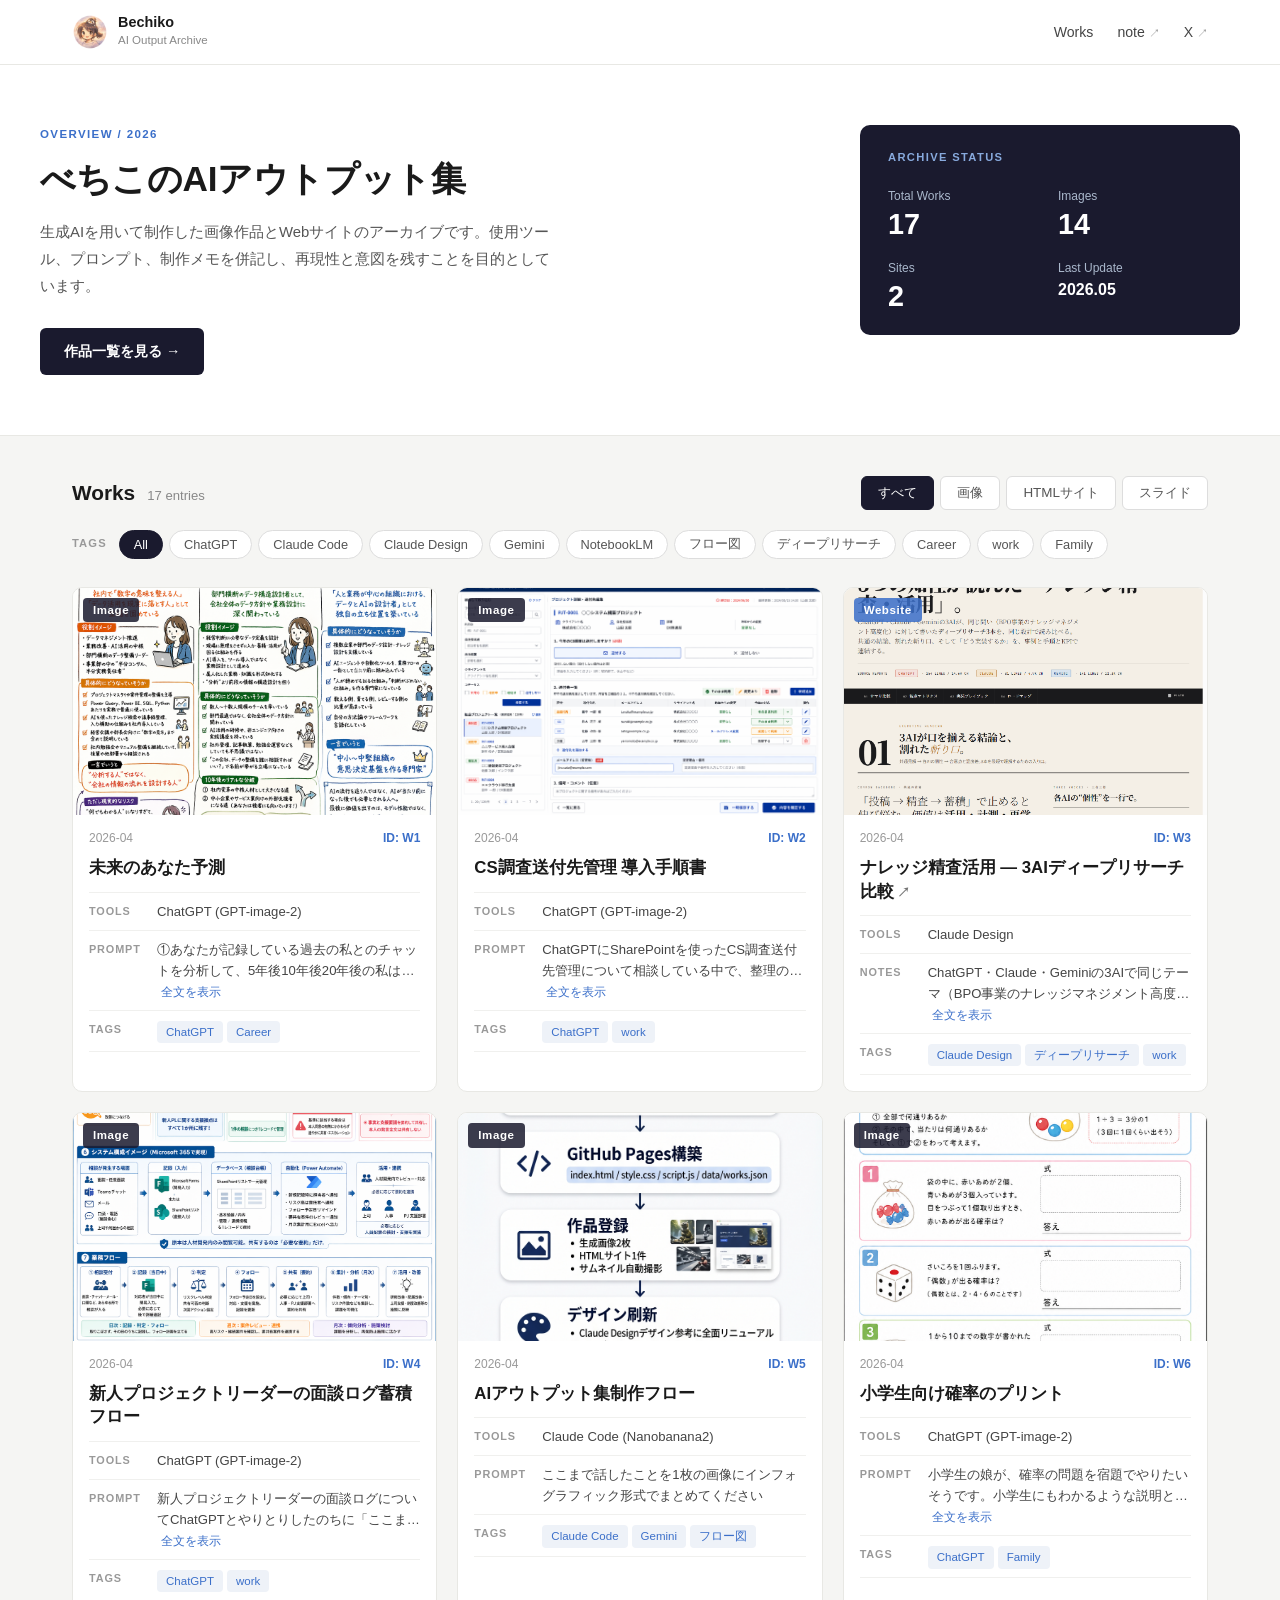
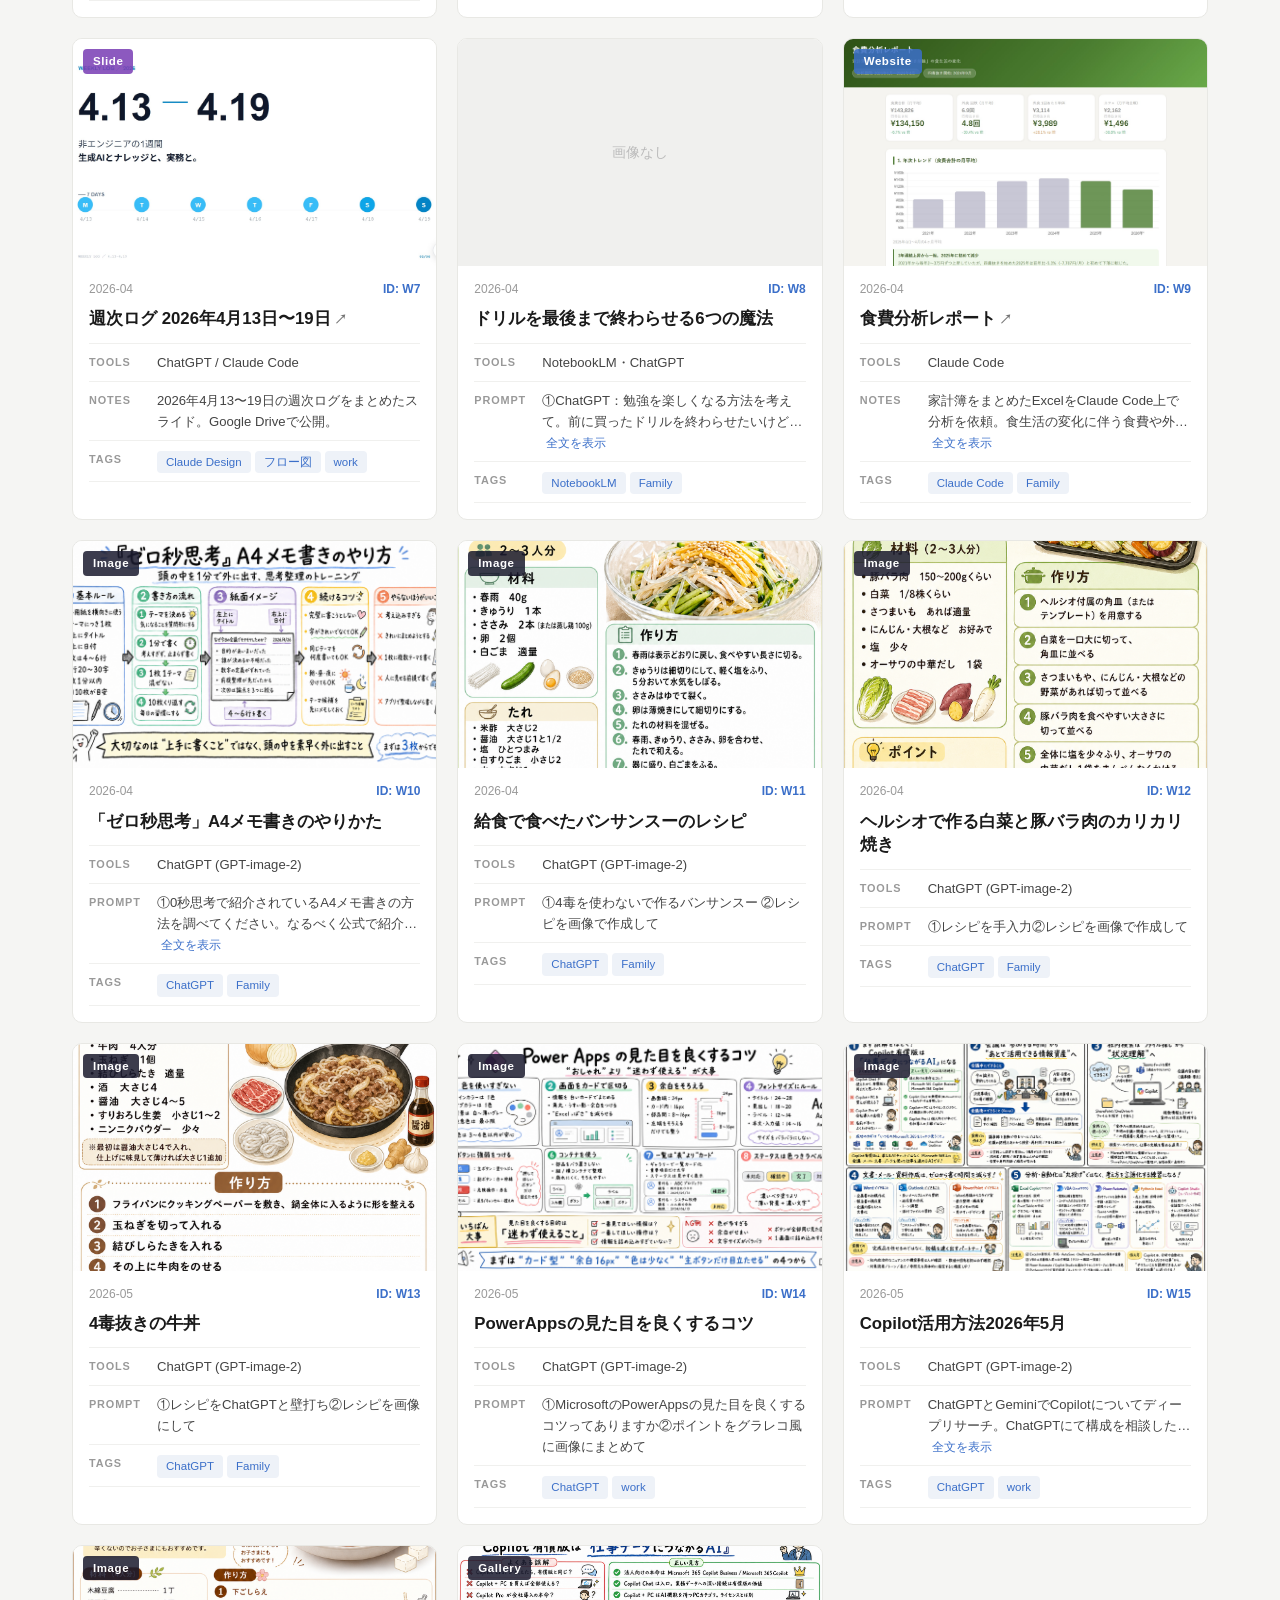
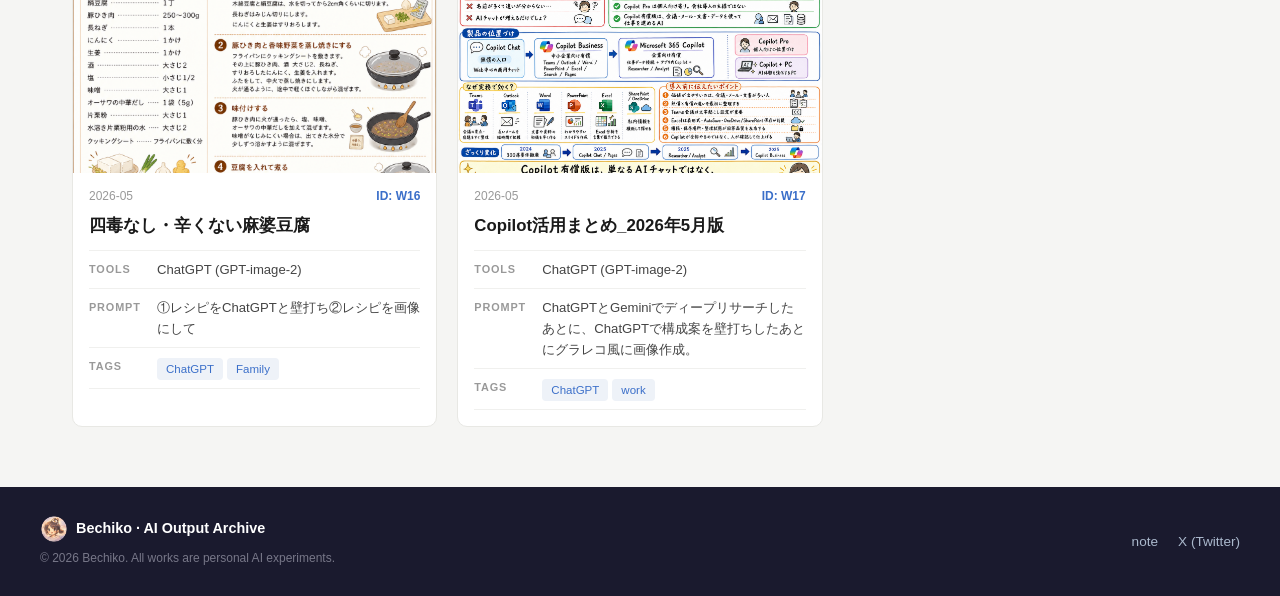
==== commit cf043104: "Revert "Redesign: Pattern F (Neo-brutalist Kinetic)" This reverts commit e39ee1026291d044f0c7d1f23af" ====
--- a/index.html
+++ b/index.html
@@ -4,102 +4,99 @@
   <meta charset="UTF-8">
   <meta name="viewport" content="width=device-width, initial-scale=1.0">
   <title>べちこのAIアウトプット集</title>
-  <link rel="preconnect" href="https://fonts.googleapis.com">
-  <link rel="preconnect" href="https://fonts.gstatic.com" crossorigin>
-  <link href="https://fonts.googleapis.com/css2?family=Space+Grotesk:wght@400;500;600;700&family=Zen+Kaku+Gothic+New:wght@500;700;900&family=DM+Mono:wght@400;500&display=swap" rel="stylesheet">
-  <link rel="stylesheet" href="style.css">
+  <link rel="stylesheet" href="style.css?v=4">
 </head>
 <body>
 
-<aside class="floating-sticker" aria-hidden="true">
-  <svg viewBox="0 0 160 160" width="160" height="160">
-    <defs>
-      <path id="circle-path" d="M 80,80 m -60,0 a 60,60 0 1,1 120,0 a 60,60 0 1,1 -120,0"/>
-    </defs>
-    <text class="sticker-text">
-      <textPath href="#circle-path">★ AI OUTPUTS ★ MADE WITH LOVE ★ 2026 ★</textPath>
-    </text>
-    <circle cx="80" cy="80" r="8" fill="#ff8e63"/>
-  </svg>
-</aside>
-
 <header class="site-header">
-  <div class="header-row">
-    <img class="avatar" src="images/avatar.png" alt="Bechiko">
-    <div class="sns-pills">
-      <a href="https://note.com/bechiko0605" target="_blank" rel="noopener" class="sns-pill">↗ note</a>
-      <a href="https://x.com/bechiko0605" target="_blank" rel="noopener" class="sns-pill">↗ X</a>
+  <div class="header-inner">
+    <div class="header-logo">
+      <img class="avatar" src="images/avatar.png" alt="Bechiko">
+      <div class="header-name">
+        <span class="name">Bechiko</span>
+        <span class="subtitle">AI Output Archive</span>
+      </div>
     </div>
-  </div>
-  <div class="big-title">
-    <p class="title-l1">べちこの</p>
-    <p class="title-l2"><span class="ai-box">AI</span> <span class="star">✦</span> アウトプット集</p>
-  </div>
-  <div class="tagline-row">
-    <span class="tagline-dot"></span>
-    <span class="tagline">生成AIで作ったものをまとめています — a personal AI playground</span>
+    <nav class="header-nav">
+      <a href="#works">Works</a>
+      <a href="https://note.com/bechiko0605" target="_blank" rel="noopener">note <span class="ext">↗</span></a>
+      <a href="https://x.com/bechiko0605" target="_blank" rel="noopener">X <span class="ext">↗</span></a>
+    </nav>
   </div>
 </header>
 
-<section class="archive-status">
-  <div class="status-card">
-    <div class="status-head">
-      <span class="status-dot"></span>
-      <span class="status-label">ARCHIVE STATUS</span>
+<section class="hero">
+  <div class="hero-inner">
+    <div class="hero-left">
+      <p class="hero-label">OVERVIEW / 2026</p>
+      <h1 class="hero-title">べちこのAIアウトプット集</h1>
+      <p class="hero-desc">生成AIを用いて制作した画像作品とWebサイトのアーカイブです。使用ツール、プロンプト、制作メモを併記し、再現性と意図を残すことを目的としています。</p>
+      <div class="hero-actions">
+        <a href="#works" class="btn-primary">作品一覧を見る →</a>
+      </div>
     </div>
-    <div class="status-cells">
-      <div class="status-cell cell-white">
-        <span class="cell-label">TOTAL</span>
-        <span class="cell-value" id="stat-total">—</span>
-      </div>
-      <div class="status-cell cell-lime">
-        <span class="cell-label">IMAGES</span>
-        <span class="cell-value" id="stat-images">—</span>
-      </div>
-      <div class="status-cell cell-blue">
-        <span class="cell-label">SITES</span>
-        <span class="cell-value" id="stat-sites">—</span>
-      </div>
-      <div class="status-cell cell-peach">
-        <span class="cell-label">LAST UPDATE</span>
-        <span class="cell-value" id="stat-date">—</span>
+    <div class="hero-right">
+      <div class="stats-panel">
+        <p class="stats-label">ARCHIVE STATUS</p>
+        <div class="stats-grid">
+          <div class="stat">
+            <span class="stat-name">Total Works</span>
+            <span class="stat-value" id="stat-total">—</span>
+          </div>
+          <div class="stat">
+            <span class="stat-name">Images</span>
+            <span class="stat-value" id="stat-images">—</span>
+          </div>
+          <div class="stat">
+            <span class="stat-name">Sites</span>
+            <span class="stat-value" id="stat-sites">—</span>
+          </div>
+          <div class="stat">
+            <span class="stat-name">Last Update</span>
+            <span class="stat-value stat-date" id="stat-date">—</span>
+          </div>
+        </div>
       </div>
     </div>
   </div>
 </section>
 
-<div class="marquee" aria-hidden="true">
-  <div class="marquee-track">
-    <span>✦ IMAGES ✦ HTML SITES ✦ PROMPTS ✦ EXPERIMENTS ✦ EVERYDAY MAKING ✦</span>
-    <span>✦ IMAGES ✦ HTML SITES ✦ PROMPTS ✦ EXPERIMENTS ✦ EVERYDAY MAKING ✦</span>
-    <span>✦ IMAGES ✦ HTML SITES ✦ PROMPTS ✦ EXPERIMENTS ✦ EVERYDAY MAKING ✦</span>
-    <span>✦ IMAGES ✦ HTML SITES ✦ PROMPTS ✦ EXPERIMENTS ✦ EVERYDAY MAKING ✦</span>
-  </div>
-</div>
-
-<section class="filters">
-  <div class="filter-row">
-    <span class="filter-arrow">→</span>
+<section class="works-section" id="works">
+  <div class="works-header">
+    <div class="works-title-area">
+      <h2 class="works-title">Works</h2>
+      <span class="works-count" id="works-count"></span>
+    </div>
     <div class="type-filter">
       <button class="type-btn active" data-type="">すべて</button>
       <button class="type-btn" data-type="image">画像</button>
       <button class="type-btn" data-type="html">HTMLサイト</button>
       <button class="type-btn" data-type="slide">スライド</button>
     </div>
-    <span class="works-count" id="works-count"></span>
   </div>
-  <div class="filter-row">
-    <span class="filter-arrow">→</span>
+
+  <div class="tags-row">
+    <span class="tags-label">TAGS</span>
     <div id="tag-filters"></div>
   </div>
+
+  <div class="gallery" id="gallery"></div>
 </section>
 
-<main class="card-grid" id="gallery"></main>
-
 <footer class="site-footer">
-  <span class="footer-star">✦</span>
-  BECHIKO · 2026 · STAY CURIOUS
-  <span class="footer-star">✦</span>
+  <div class="footer-inner">
+    <div class="footer-left">
+      <div class="footer-logo">
+        <img class="avatar avatar-sm" src="images/avatar.png" alt="Bechiko">
+        <span>Bechiko · AI Output Archive</span>
+      </div>
+      <p class="footer-copy">© 2026 Bechiko. All works are personal AI experiments.</p>
+    </div>
+    <div class="footer-links">
+      <a href="https://note.com/bechiko0605" target="_blank" rel="noopener">note</a>
+      <a href="https://x.com/bechiko0605" target="_blank" rel="noopener">X (Twitter)</a>
+    </div>
+  </div>
 </footer>
 
 <div id="modal" class="modal" role="dialog" aria-modal="true">
@@ -110,6 +107,6 @@
   <div class="modal-counter" id="modal-counter"></div>
 </div>
 
-<script src="script.js"></script>
+<script src="script.js?v=3"></script>
 </body>
 </html>
--- a/style.css
+++ b/style.css
@@ -1,539 +1,309 @@
-:root {
-  --bg-paper: #fffaf0;
-  --ink: #111111;
-  --accent-lime: #a8e85c;
-  --accent-blue: #5da9d6;
-  --accent-peach: #ff8e63;
-  --card-bg: #ffffff;
-  --text-secondary: #333333;
-  --text-muted: #666666;
-}
-
 * { box-sizing: border-box; margin: 0; padding: 0; }
 
 body {
-  font-family: 'Space Grotesk', sans-serif;
-  background: var(--bg-paper);
-  color: var(--ink);
+  font-family: 'Helvetica Neue', Arial, 'Hiragino Kaku Gothic ProN', 'Meiryo', sans-serif;
+  background: #f5f5f3;
+  color: #1a1a1a;
   line-height: 1.6;
-  overflow-x: hidden;
-  position: relative;
 }
 
 a { text-decoration: none; color: inherit; }
-
-/* ── Animations ── */
-@keyframes spin {
-  from { transform: rotate(0deg); }
-  to { transform: rotate(360deg); }
-}
-@keyframes marquee {
-  from { transform: translateX(0); }
-  to { transform: translateX(-50%); }
-}
-
-/* ── Floating Sticker ── */
-.floating-sticker {
-  position: absolute;
-  top: 240px;
-  right: 60px;
-  width: 160px;
-  height: 160px;
-  animation: spin 18s linear infinite;
-  z-index: 10;
-  pointer-events: none;
-}
-.sticker-text {
-  font-family: 'Space Grotesk', sans-serif;
-  font-size: 14px;
-  font-weight: 700;
-  letter-spacing: 0.05em;
-  fill: var(--ink);
-}
 
 /* ── Header ── */
 .site-header {
-  padding: 40px 56px 24px;
-  position: relative;
-}
-.header-row {
-  display: flex;
+  background: #fff;
+  border-bottom: 1px solid #e8e8e4;
+  position: sticky;
+  top: 0;
+  z-index: 100;
+}
+.header-inner {
+  max-width: 1200px;
+  margin: 0 auto;
+  padding: 14px 32px;
+  display: flex;
+  align-items: center;
   justify-content: space-between;
-  align-items: center;
-  margin-bottom: 24px;
+}
+.header-logo {
+  display: flex;
+  align-items: center;
+  gap: 10px;
 }
 .avatar {
-  width: 64px;
-  height: 64px;
+  width: 36px;
+  height: 36px;
   border-radius: 50%;
   object-fit: cover;
-  border: 3px solid var(--ink);
   flex-shrink: 0;
 }
-.sns-pills {
-  display: flex;
-  gap: 8px;
-}
-.sns-pill {
+.avatar-sm { width: 28px; height: 28px; font-size: 0.75rem; }
+.header-name { display: flex; flex-direction: column; }
+.header-name .name { font-size: 0.9rem; font-weight: 700; line-height: 1.2; }
+.header-name .subtitle { font-size: 0.72rem; color: #888; }
+.header-nav { display: flex; gap: 24px; align-items: center; }
+.header-nav a { font-size: 0.88rem; color: #444; transition: color 0.15s; }
+.header-nav a:hover { color: #1a1a1a; }
+.ext { font-size: 0.75em; opacity: 0.6; }
+
+/* ── Hero ── */
+.hero {
+  background: #fff;
+  border-bottom: 1px solid #e8e8e4;
+  padding: 60px 32px;
+}
+.hero-inner {
+  max-width: 1200px;
+  margin: 0 auto;
+  display: grid;
+  grid-template-columns: 1fr 380px;
+  gap: 48px;
+  align-items: start;
+}
+.hero-label {
+  font-size: 0.72rem;
+  font-weight: 700;
+  letter-spacing: 0.12em;
+  color: #3b6fc9;
+  margin-bottom: 14px;
+}
+.hero-title {
+  font-size: 2.2rem;
+  font-weight: 800;
+  line-height: 1.25;
+  margin-bottom: 18px;
+  letter-spacing: -0.01em;
+}
+.hero-desc {
+  font-size: 0.93rem;
+  color: #555;
+  margin-bottom: 28px;
+  max-width: 520px;
+  line-height: 1.8;
+}
+.hero-actions { display: flex; gap: 12px; flex-wrap: wrap; }
+.btn-primary {
   display: inline-block;
-  background: var(--ink);
-  color: var(--bg-paper);
-  padding: 8px 16px;
-  font-family: 'Space Grotesk', sans-serif;
-  font-size: 13px;
+  padding: 12px 24px;
+  background: #1a1a2e;
+  color: #fff;
+  border-radius: 6px;
+  font-size: 0.9rem;
   font-weight: 600;
-  transition: opacity 0.15s;
-}
-.sns-pill:hover { opacity: 0.8; }
-
-.big-title {
-  margin-bottom: 16px;
-}
-.title-l1 {
-  font-family: 'Zen Kaku Gothic New', sans-serif;
-  font-size: 56px;
-  font-weight: 900;
-  line-height: 0.95;
-  letter-spacing: -0.03em;
-}
-.title-l2 {
-  font-family: 'Zen Kaku Gothic New', sans-serif;
-  font-size: 88px;
-  font-weight: 900;
-  line-height: 0.95;
-  letter-spacing: -0.03em;
+  transition: background 0.15s;
+}
+.btn-primary:hover { background: #2d2d4e; }
+
+/* Stats panel */
+.stats-panel {
+  background: #1a1a2e;
+  color: #fff;
+  border-radius: 10px;
+  padding: 24px 28px;
+}
+.stats-label {
+  font-size: 0.7rem;
+  font-weight: 700;
+  letter-spacing: 0.12em;
+  color: #88aadd;
+  margin-bottom: 20px;
+}
+.stats-grid {
+  display: grid;
+  grid-template-columns: 1fr 1fr;
+  gap: 20px 16px;
+}
+.stat { display: flex; flex-direction: column; gap: 4px; }
+.stat-name { font-size: 0.75rem; color: #aab8cc; }
+.stat-value { font-size: 1.8rem; font-weight: 800; line-height: 1; }
+.stat-date { font-size: 1rem; font-weight: 700; }
+
+/* ── Works section ── */
+.works-section {
+  max-width: 1200px;
+  margin: 0 auto;
+  padding: 40px 32px 60px;
+}
+.works-header {
+  display: flex;
+  align-items: center;
+  justify-content: space-between;
+  margin-bottom: 20px;
+}
+.works-title-area { display: flex; align-items: baseline; gap: 12px; }
+.works-title { font-size: 1.3rem; font-weight: 800; }
+.works-count { font-size: 0.82rem; color: #888; }
+
+.type-filter { display: flex; gap: 6px; }
+.type-btn {
+  padding: 7px 16px;
+  border-radius: 6px;
+  border: 1px solid #ddd;
+  background: #fff;
+  color: #555;
+  font-size: 0.84rem;
+  cursor: pointer;
+  transition: all 0.15s;
+}
+.type-btn:hover { border-color: #aaa; color: #1a1a1a; }
+.type-btn.active { background: #1a1a2e; color: #fff; border-color: #1a1a2e; }
+
+/* Tags row */
+.tags-row {
   display: flex;
   align-items: center;
   gap: 12px;
+  margin-bottom: 28px;
   flex-wrap: wrap;
 }
-.ai-box {
-  display: inline-block;
-  background: var(--accent-lime);
-  border: 3px solid var(--ink);
-  box-shadow: 4px 4px 0 var(--ink);
-  padding: 0 14px;
-  transform: rotate(-3deg);
-  line-height: 1.1;
-}
-.star {
-  display: inline-block;
-  color: var(--accent-peach);
-  font-size: 64px;
-  animation: spin 6s linear infinite;
-  line-height: 1;
-}
-
-.tagline-row {
-  display: flex;
-  align-items: center;
-  gap: 12px;
-  margin-top: 16px;
-}
-.tagline-dot {
-  width: 12px;
-  height: 12px;
-  border-radius: 50%;
-  background: var(--accent-blue);
+.tags-label {
+  font-size: 0.7rem;
+  font-weight: 700;
+  letter-spacing: 0.1em;
+  color: #999;
   flex-shrink: 0;
 }
-.tagline {
-  font-family: 'DM Mono', monospace;
-  font-size: 16px;
-  line-height: 1.5;
-  color: var(--text-secondary);
-}
-
-/* ── Archive Status ── */
-.archive-status {
-  padding: 0 56px;
-  display: flex;
-  justify-content: flex-end;
-  margin-top: 16px;
-  margin-bottom: 40px;
-}
-.status-card {
-  min-width: 460px;
-  background: var(--card-bg);
-  border: 2.5px solid var(--ink);
-  box-shadow: 4px 4px 0 var(--ink);
-}
-.status-head {
-  display: flex;
-  align-items: center;
-  gap: 8px;
-  padding: 10px 16px;
-  border-bottom: 2px solid var(--ink);
-}
-.status-dot {
-  width: 10px;
-  height: 10px;
-  border-radius: 50%;
-  background: var(--accent-lime);
-  flex-shrink: 0;
-}
-.status-label {
-  font-family: 'DM Mono', monospace;
-  font-size: 11px;
-  font-weight: 700;
-  letter-spacing: 0.15em;
-}
-.status-cells {
+#tag-filters { display: flex; flex-wrap: wrap; gap: 6px; }
+.tag-btn {
+  padding: 5px 14px;
+  border-radius: 20px;
+  border: 1px solid #ddd;
+  background: #fff;
+  color: #555;
+  font-size: 0.8rem;
+  cursor: pointer;
+  transition: all 0.15s;
+}
+.tag-btn:hover { border-color: #aaa; color: #1a1a1a; }
+.tag-btn.active { background: #1a1a2e; color: #fff; border-color: #1a1a2e; }
+
+/* ── Gallery ── */
+.gallery {
   display: grid;
-  grid-template-columns: repeat(4, 1fr);
-}
-.status-cell {
-  padding: 14px 16px;
-  display: flex;
-  flex-direction: column;
-  gap: 4px;
-}
-.status-cell + .status-cell {
-  border-left: 2px solid var(--ink);
-}
-.cell-white { background: var(--card-bg); }
-.cell-lime { background: var(--accent-lime); }
-.cell-blue { background: var(--accent-blue); color: #fff; }
-.cell-peach { background: var(--accent-peach); color: #fff; }
-
-.cell-label {
-  font-family: 'DM Mono', monospace;
-  font-size: 10px;
-  font-weight: 700;
-  letter-spacing: 0.15em;
-}
-.cell-value {
-  font-family: 'Zen Kaku Gothic New', sans-serif;
-  font-size: 28px;
-  font-weight: 900;
-  line-height: 1;
-}
-#stat-date {
-  font-size: 16px;
-  font-weight: 700;
-  word-break: break-all;
-}
-
-/* ── Marquee ── */
-.marquee {
-  overflow: hidden;
-  white-space: nowrap;
-  background: var(--ink);
-  color: var(--bg-paper);
-  padding: 14px 0;
-  border-top: 3px solid var(--ink);
-  border-bottom: 3px solid var(--ink);
-  margin-bottom: 40px;
-}
-.marquee-track {
-  display: inline-flex;
-  animation: marquee 40s linear infinite;
-}
-.marquee-track span {
-  font-family: 'Space Grotesk', sans-serif;
-  font-size: 18px;
-  font-weight: 700;
-  letter-spacing: 0.05em;
-  padding: 0 32px;
-}
-
-/* ── Filters ── */
-.filters {
-  padding: 0 56px;
-  display: flex;
-  flex-direction: column;
-  gap: 12px;
-  margin-bottom: 40px;
-}
-.filter-row {
-  display: flex;
-  align-items: center;
-  gap: 12px;
-  flex-wrap: wrap;
-}
-.filter-arrow {
-  color: var(--accent-peach);
-  font-size: 18px;
-  font-weight: 700;
-  flex-shrink: 0;
-}
-.type-filter {
-  display: flex;
-  gap: 8px;
-  flex-wrap: wrap;
-}
-.type-btn {
-  padding: 10px 20px;
-  border: 2.5px solid var(--ink);
-  background: var(--card-bg);
-  color: var(--ink);
-  font-family: 'Space Grotesk', sans-serif;
-  font-size: 14px;
-  font-weight: 700;
-  cursor: pointer;
-  box-shadow: 3px 3px 0 var(--ink);
-  transition: transform 0.1s, box-shadow 0.1s;
-  border-radius: 0;
-}
-.type-btn:hover {
-  transform: translate(-1px, -1px);
-  box-shadow: 4px 4px 0 var(--ink);
-}
-.type-btn.active {
-  background: var(--accent-lime);
-  transform: rotate(-1.5deg);
-}
-.works-count {
-  font-family: 'DM Mono', monospace;
-  font-size: 12px;
-  color: var(--text-muted);
-}
-
-#tag-filters {
-  display: flex;
-  flex-wrap: wrap;
-  gap: 6px;
-}
-.tag-btn {
-  padding: 5px 12px;
-  border: 1.5px solid var(--ink);
-  background: var(--card-bg);
-  color: var(--ink);
-  font-family: 'DM Mono', monospace;
-  font-size: 12px;
-  cursor: pointer;
-  border-radius: 20px;
-  transition: all 0.1s;
-}
-.tag-btn:hover { background: #f0f0f0; }
-.tag-btn.active {
-  background: var(--accent-blue);
-  color: #fff;
-  border-color: var(--accent-blue);
-}
-
-/* ── Card Grid ── */
-.card-grid {
-  padding: 0 56px;
-  display: grid;
-  grid-template-columns: repeat(auto-fill, minmax(310px, 1fr));
-  gap: 32px;
-  margin-bottom: 0;
+  grid-template-columns: repeat(auto-fill, minmax(300px, 1fr));
+  gap: 20px;
 }
 .no-results {
   grid-column: 1 / -1;
   text-align: center;
-  color: var(--text-muted);
+  color: #aaa;
   padding: 60px 0;
-  font-family: 'DM Mono', monospace;
-  font-size: 14px;
+  font-size: 0.95rem;
 }
 
 /* ── Card ── */
 .card {
-  background: var(--card-bg);
-  border: 2.5px solid var(--ink);
-  box-shadow: 4px 4px 0 var(--ink);
-  transition: transform 0.2s ease, box-shadow 0.2s ease;
-  display: flex;
-  flex-direction: column;
-}
-.card:hover {
-  transform: translate(-3px, -3px);
-  box-shadow: 8px 8px 0 var(--accent, var(--accent-lime));
-}
-
-.card-topbar {
-  display: flex;
-  justify-content: space-between;
-  align-items: center;
-  padding: 6px 12px;
-  background: var(--accent, var(--accent-lime));
-  border-bottom: 2.5px solid var(--ink);
-  min-height: 32px;
-}
-.card-num {
-  font-family: 'DM Mono', monospace;
-  font-size: 12px;
-  font-weight: 700;
-  color: var(--ink);
-}
-.card-type-badge {
-  font-family: 'DM Mono', monospace;
-  font-size: 10px;
-  font-weight: 700;
-  letter-spacing: 0.15em;
-  color: var(--ink);
-}
+  background: #fff;
+  border: 1px solid #e8e8e4;
+  border-radius: 10px;
+  overflow: hidden;
+  transition: box-shadow 0.2s;
+}
+.card:hover { box-shadow: 0 4px 20px rgba(0,0,0,0.08); }
 
 .card-thumb {
   position: relative;
   width: 100%;
-  aspect-ratio: 4 / 3;
+  aspect-ratio: 16 / 10;
   background: #f0f0ee;
   overflow: hidden;
-  border-bottom: 2.5px solid var(--ink);
+  cursor: pointer;
 }
 .card-thumb img {
-  width: 100%;
-  height: 100%;
+  width: 100%; height: 100%;
   object-fit: cover;
   display: block;
-  transition: transform 0.3s ease;
-}
-.card-thumb.clickable { cursor: pointer; }
-.card-thumb.clickable:hover img { transform: scale(1.05); }
+}
 .card-thumb-placeholder {
-  width: 100%;
-  height: 100%;
-  display: flex;
-  align-items: center;
-  justify-content: center;
-  color: #bbb;
-  font-family: 'DM Mono', monospace;
-  font-size: 12px;
-}
-.card-date-badge {
+  width: 100%; height: 100%;
+  display: flex; align-items: center; justify-content: center;
+  color: #bbb; font-size: 0.85rem;
+}
+.card-badge {
   position: absolute;
-  bottom: 10px;
-  right: 10px;
-  background: var(--ink);
-  color: var(--bg-paper);
-  font-family: 'DM Mono', monospace;
-  font-size: 11px;
-  font-weight: 600;
-  padding: 3px 8px;
-}
-
-.card-body {
-  padding: 16px 18px 18px;
-  display: flex;
-  flex-direction: column;
-  gap: 10px;
-  flex: 1;
-}
+  top: 10px; left: 10px;
+  padding: 3px 10px;
+  border-radius: 4px;
+  font-size: 0.72rem;
+  font-weight: 700;
+  letter-spacing: 0.05em;
+}
+.badge-image { background: rgba(26,26,46,0.85); color: #fff; }
+.badge-website { background: rgba(59,111,201,0.85); color: #fff; }
+.badge-slide { background: rgba(120,60,180,0.85); color: #fff; }
+
+.card-body { padding: 14px 16px 16px; }
+
+.card-meta-row {
+  display: flex;
+  justify-content: space-between;
+  align-items: center;
+  margin-bottom: 8px;
+}
+.card-date { font-size: 0.75rem; color: #999; }
+.card-id { font-size: 0.75rem; color: #3b6fc9; font-weight: 600; }
 
 .card-title {
-  font-family: 'Zen Kaku Gothic New', sans-serif;
-  font-size: 20px;
-  font-weight: 800;
-  line-height: 1.3;
-  letter-spacing: -0.01em;
-  color: var(--ink);
-}
-.card-title-link {
-  display: flex;
-  align-items: center;
-  gap: 8px;
-  font-family: 'Zen Kaku Gothic New', sans-serif;
-  font-size: 20px;
-  font-weight: 800;
-  line-height: 1.3;
-  letter-spacing: -0.01em;
-  color: var(--ink);
-}
-.card-title-link:hover { opacity: 0.75; }
-.link-icon {
-  display: inline-flex;
-  align-items: center;
-  justify-content: center;
-  width: 26px;
-  height: 26px;
-  border: 2px solid var(--ink);
-  border-radius: 50%;
-  background: var(--accent, var(--accent-lime));
-  font-size: 14px;
-  flex-shrink: 0;
-}
-
-.tools-row {
-  display: flex;
-  flex-wrap: wrap;
-  gap: 4px;
-}
-.tool-chip {
-  font-family: 'DM Mono', monospace;
-  font-size: 11px;
-  border: 1.5px solid var(--ink);
-  background: var(--bg-paper);
-  padding: 3px 8px;
-}
-
-.card-text-preview {
-  font-family: 'Space Grotesk', sans-serif;
-  font-size: 13px;
-  color: var(--text-secondary);
-  line-height: 1.7;
+  font-size: 1.05rem;
+  font-weight: 700;
+  margin-bottom: 12px;
+  line-height: 1.4;
+}
+.card-title a { color: inherit; }
+.card-title a:hover { text-decoration: underline; }
+.card-title .link-icon { font-size: 0.8em; opacity: 0.6; margin-left: 3px; }
+
+/* Info rows */
+.card-info { border-top: 1px solid #f0f0ee; }
+.info-row {
+  display: grid;
+  grid-template-columns: 68px 1fr;
+  gap: 0;
+  border-bottom: 1px solid #f0f0ee;
+  padding: 8px 0;
+  align-items: start;
+}
+.info-label {
+  font-size: 0.68rem;
+  font-weight: 700;
+  letter-spacing: 0.08em;
+  color: #999;
+  padding-top: 2px;
+}
+.info-value { font-size: 0.82rem; color: #444; }
+
+.info-text {
   display: -webkit-box;
   -webkit-line-clamp: 2;
   -webkit-box-orient: vertical;
   overflow: hidden;
 }
-.card-text-preview.open {
-  display: block;
-  -webkit-line-clamp: unset;
-  overflow: visible;
+.expand-btn {
+  display: inline;
+  font-size: 0.78rem;
+  color: #3b6fc9;
+  background: none;
+  border: none;
+  cursor: pointer;
+  padding: 0;
+  margin-left: 4px;
+}
+.expand-content {
+  display: none;
+  font-size: 0.82rem;
+  color: #444;
   white-space: pre-wrap;
 }
-.card-text-full {
-  display: none;
-  font-family: 'Space Grotesk', sans-serif;
-  font-size: 13px;
-  color: var(--text-secondary);
-  line-height: 1.7;
-  white-space: pre-wrap;
-}
-.card-text-full.open { display: block; }
-
-.expand-btn {
-  display: inline-block;
-  font-family: 'DM Mono', monospace;
-  font-size: 11px;
-  font-weight: 700;
-  letter-spacing: 0.05em;
-  border: 2px solid var(--ink);
-  background: var(--accent, var(--accent-lime));
-  color: var(--ink);
-  padding: 6px 12px;
-  box-shadow: 2px 2px 0 var(--ink);
-  cursor: pointer;
-  align-self: flex-start;
-  border-radius: 0;
-  transition: transform 0.1s, box-shadow 0.1s;
-}
-.expand-btn:hover {
-  transform: translate(-1px, -1px);
-  box-shadow: 3px 3px 0 var(--ink);
-}
-
-.tag-row {
-  display: flex;
-  flex-wrap: wrap;
-  gap: 6px;
-}
+.expand-content.open { display: block; }
+.info-text.open { display: block; -webkit-line-clamp: unset; overflow: visible; }
+
+.card-tags { display: flex; flex-wrap: wrap; gap: 4px; padding-top: 2px; }
 .card-tag {
-  font-family: 'DM Mono', monospace;
-  font-size: 11px;
-  color: var(--text-muted);
-}
-
-/* ── Footer ── */
-.site-footer {
-  margin-top: 60px;
-  padding: 24px 56px;
-  border-top: 3px solid var(--ink);
-  display: flex;
-  justify-content: center;
-  align-items: center;
-  gap: 16px;
-  font-family: 'Space Grotesk', sans-serif;
-  font-size: 14px;
-  font-weight: 700;
-  letter-spacing: 0.15em;
-}
-.footer-star {
-  color: var(--accent-peach);
-  font-size: 18px;
+  font-size: 0.72rem;
+  color: #3b6fc9;
+  background: #eef2f8;
+  padding: 2px 9px;
+  border-radius: 4px;
 }
 
 /* ── Modal ── */
@@ -551,11 +321,11 @@
   max-width: 90vw;
   max-height: 90vh;
   object-fit: contain;
+  border-radius: 4px;
 }
 .modal-close {
   position: fixed;
-  top: 16px;
-  right: 20px;
+  top: 16px; right: 20px;
   font-size: 2rem;
   color: #fff;
   background: none;
@@ -591,42 +361,39 @@
   letter-spacing: 0.05em;
 }
 
-/* ── Responsive: Tablet ── */
-@media (max-width: 1023px) {
-  .title-l1 { font-size: 44px; }
-  .title-l2 { font-size: 64px; }
-  .star { font-size: 52px; }
-  .archive-status { justify-content: stretch; }
-  .status-card { min-width: unset; width: 100%; }
-}
-
-/* ── Responsive: Mobile ── */
-@media (max-width: 767px) {
-  .floating-sticker { display: none; }
-
-  .site-header { padding: 24px 20px 20px; }
-  .archive-status,
-  .filters,
-  .card-grid,
-  .site-footer { padding-left: 20px; padding-right: 20px; }
-
-  .title-l1 { font-size: 32px; }
-  .title-l2 { font-size: 44px; }
-  .star { font-size: 36px; }
-  .ai-box { font-size: 44px; }
-  .tagline { font-size: 13px; }
-
-  .status-cells { grid-template-columns: repeat(2, 1fr); }
-  .status-cell:nth-child(3) {
-    border-left: none;
-    border-top: 2px solid var(--ink);
-  }
-  .status-cell:nth-child(4) {
-    border-top: 2px solid var(--ink);
-  }
-
-  .marquee-track span { font-size: 14px; }
-  .marquee { animation-duration: 60s; }
-
-  .card-grid { grid-template-columns: 1fr; gap: 20px; }
-}
+/* ── Footer ── */
+.site-footer {
+  background: #1a1a2e;
+  color: #fff;
+  padding: 28px 32px;
+}
+.footer-inner {
+  max-width: 1200px;
+  margin: 0 auto;
+  display: flex;
+  align-items: center;
+  justify-content: space-between;
+  flex-wrap: wrap;
+  gap: 16px;
+}
+.footer-logo {
+  display: flex;
+  align-items: center;
+  gap: 8px;
+  font-size: 0.9rem;
+  font-weight: 600;
+  margin-bottom: 6px;
+}
+.footer-copy { font-size: 0.75rem; color: #778; }
+.footer-links { display: flex; gap: 20px; }
+.footer-links a { font-size: 0.85rem; color: #aab8cc; transition: color 0.15s; }
+.footer-links a:hover { color: #fff; }
+
+/* ── Responsive ── */
+@media (max-width: 768px) {
+  .hero-inner { grid-template-columns: 1fr; gap: 28px; }
+  .hero-title { font-size: 1.6rem; }
+  .works-header { flex-direction: column; align-items: flex-start; gap: 12px; }
+  .header-inner, .hero, .works-section, .site-footer { padding-left: 16px; padding-right: 16px; }
+  .gallery { grid-template-columns: 1fr; }
+}
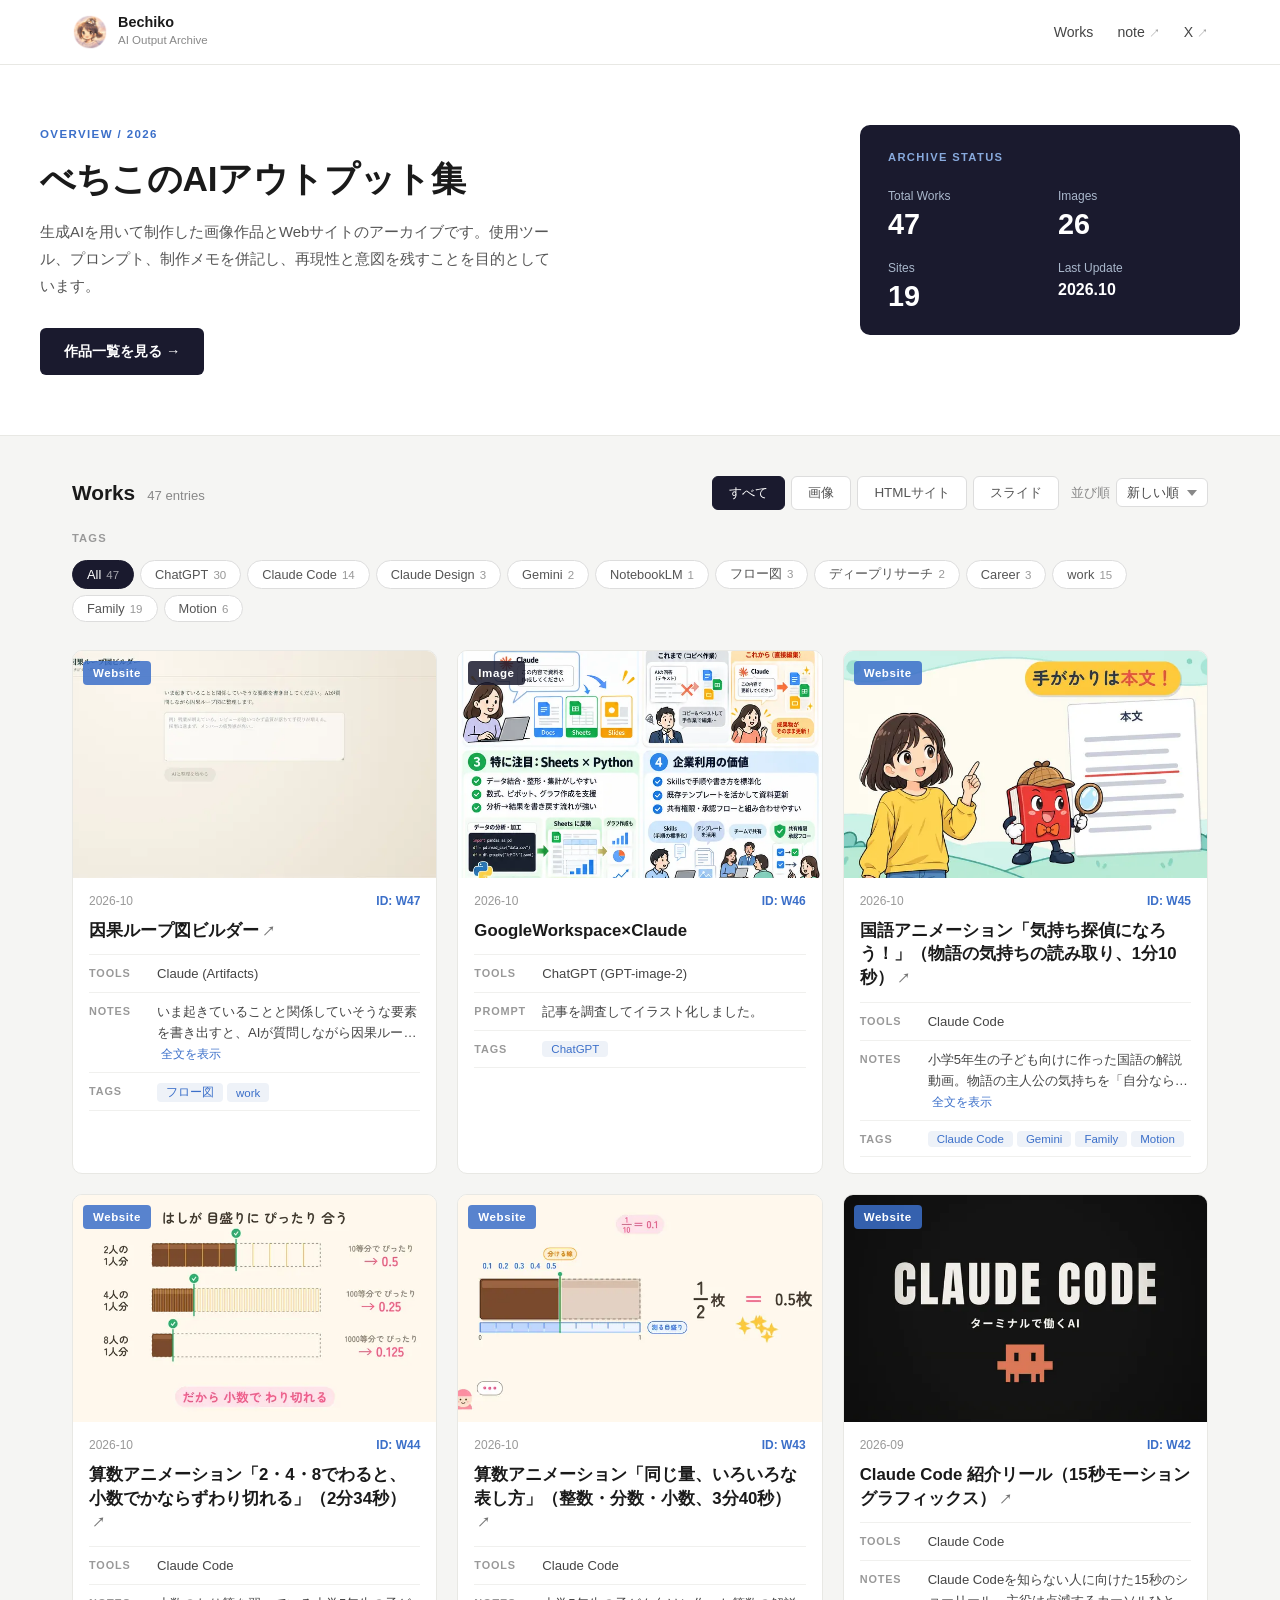
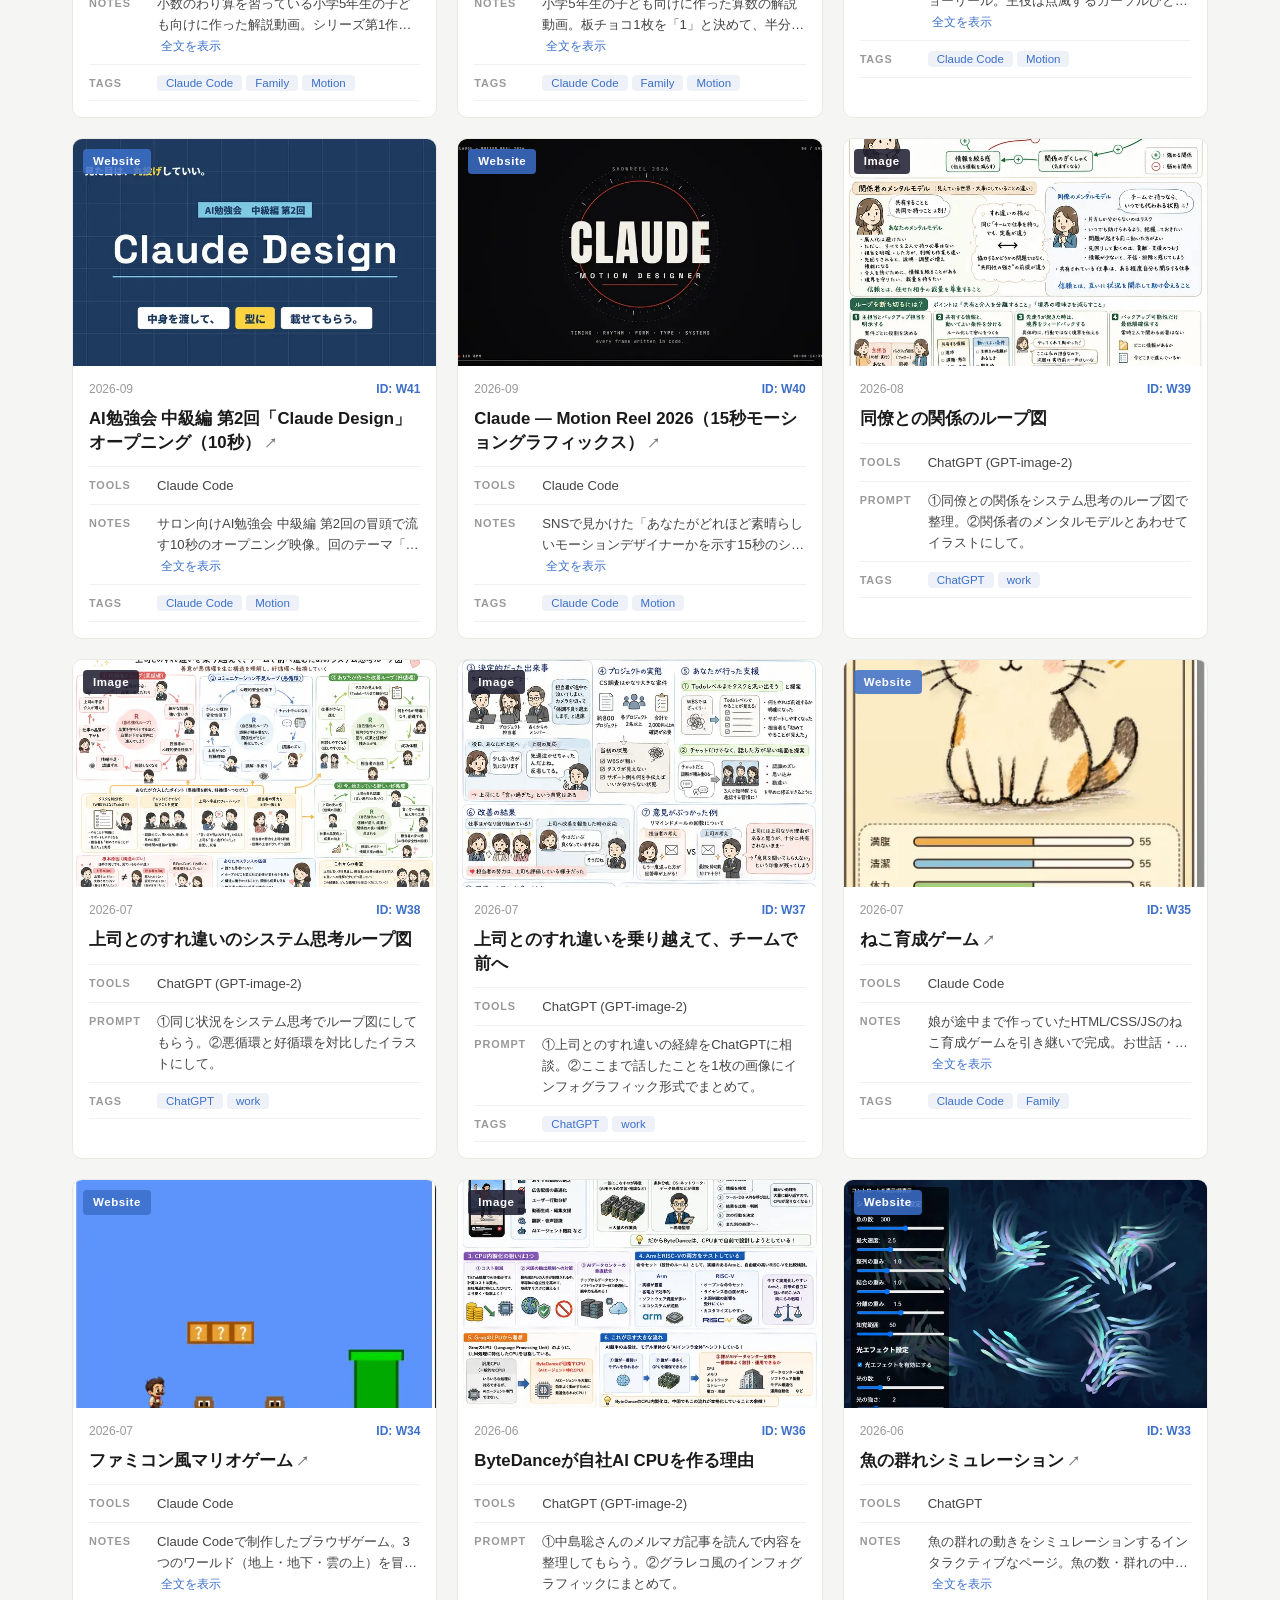
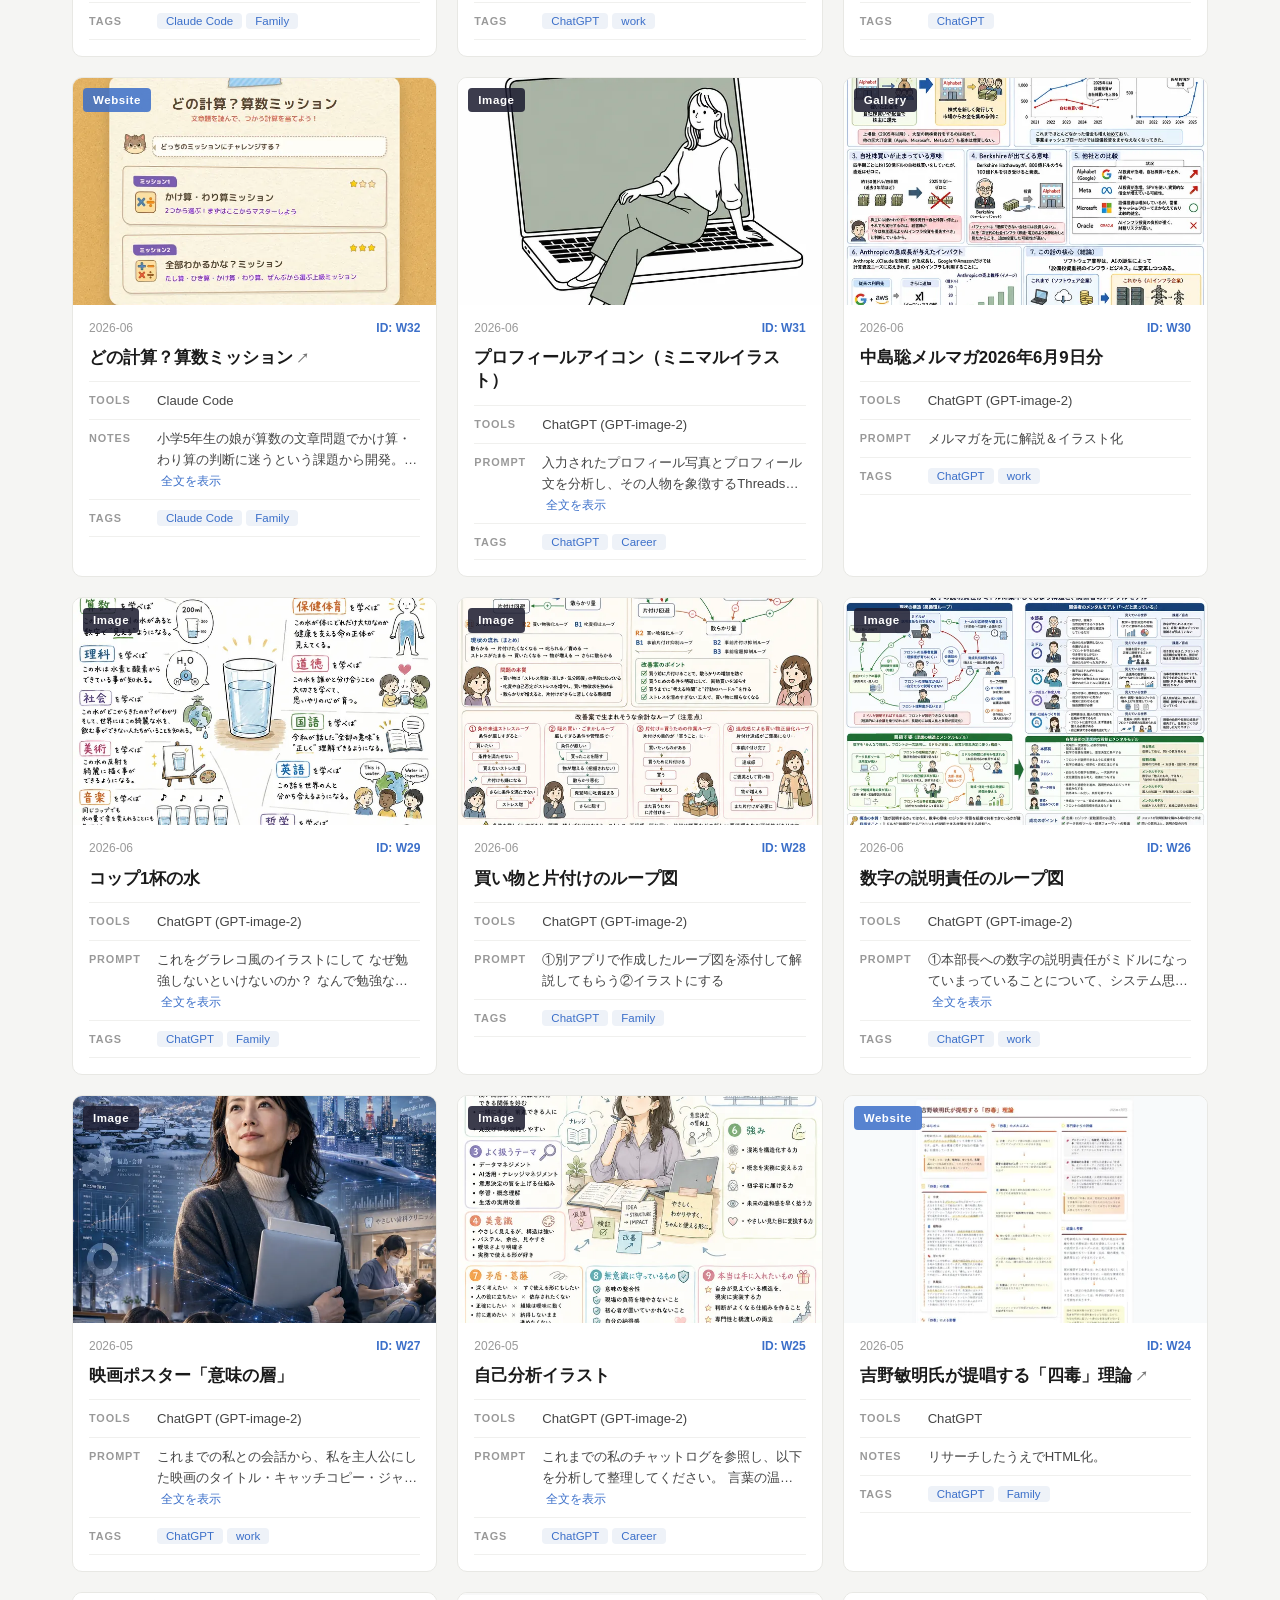
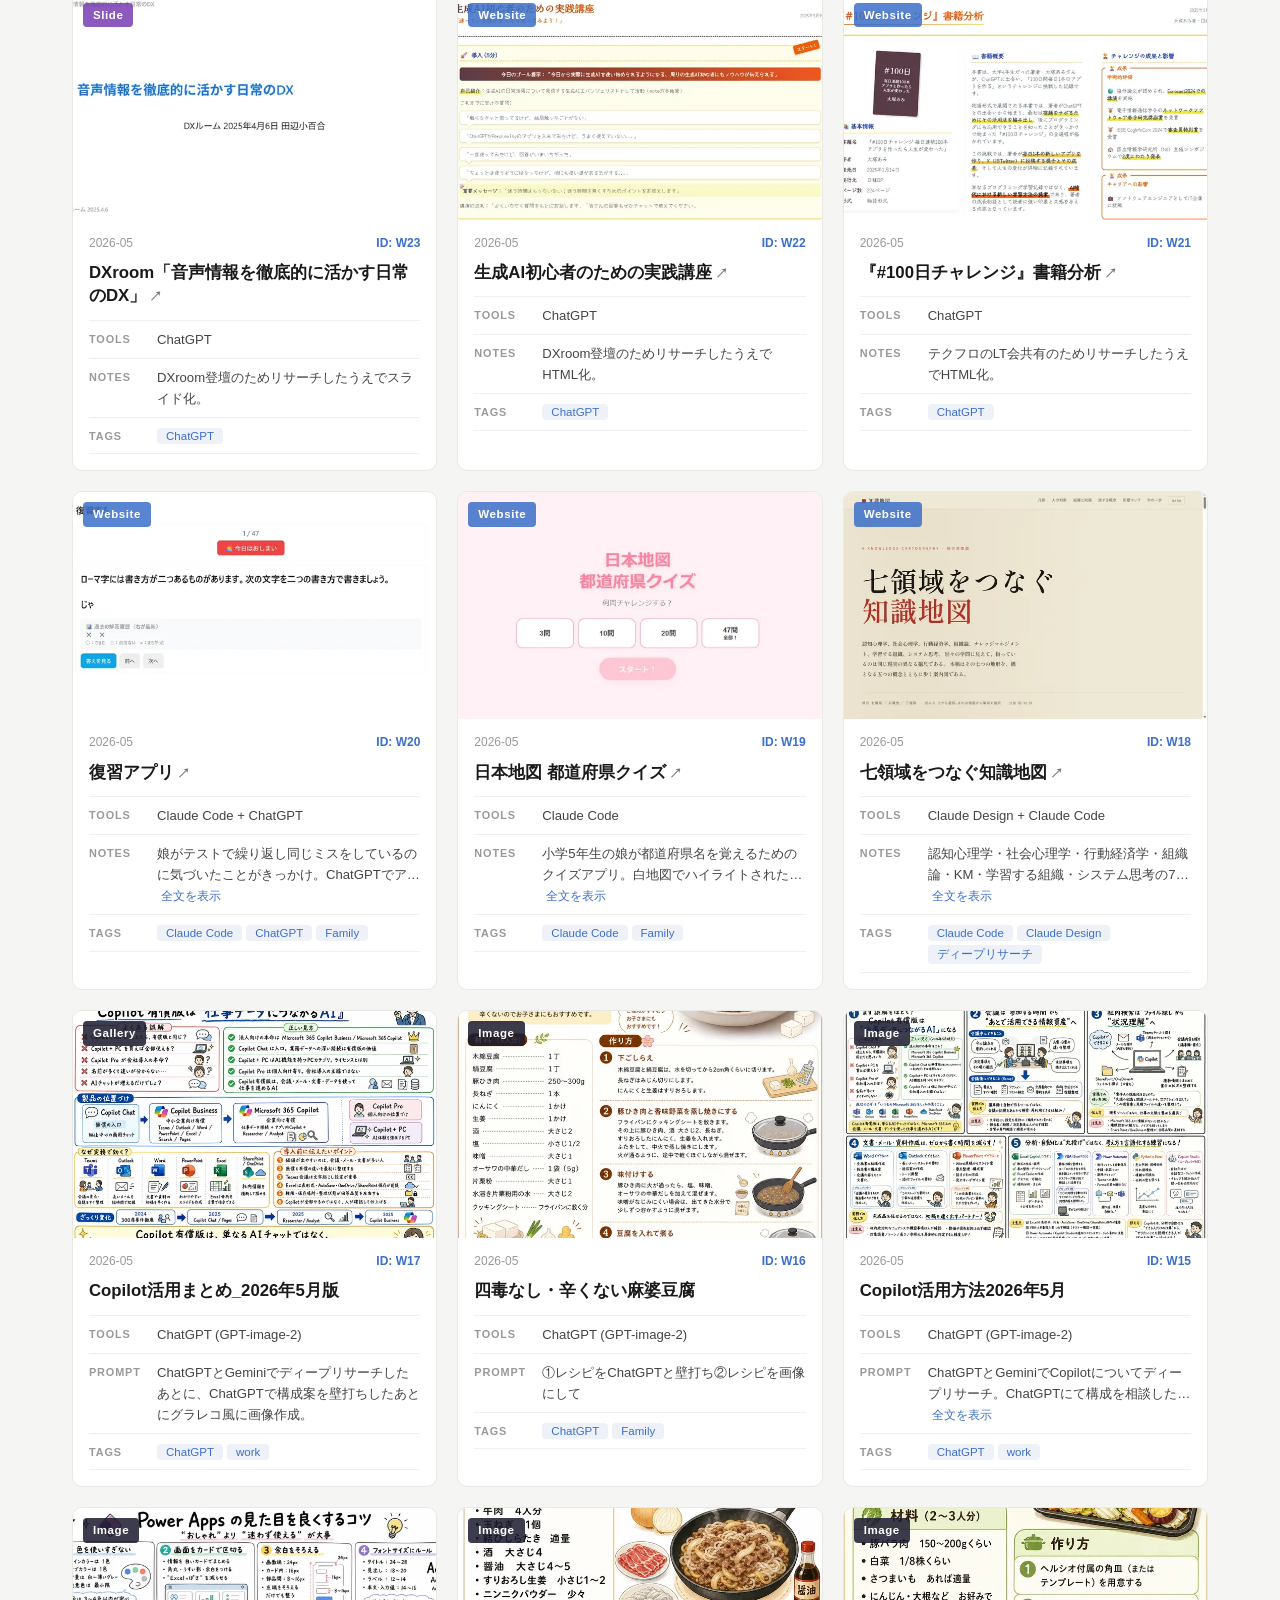
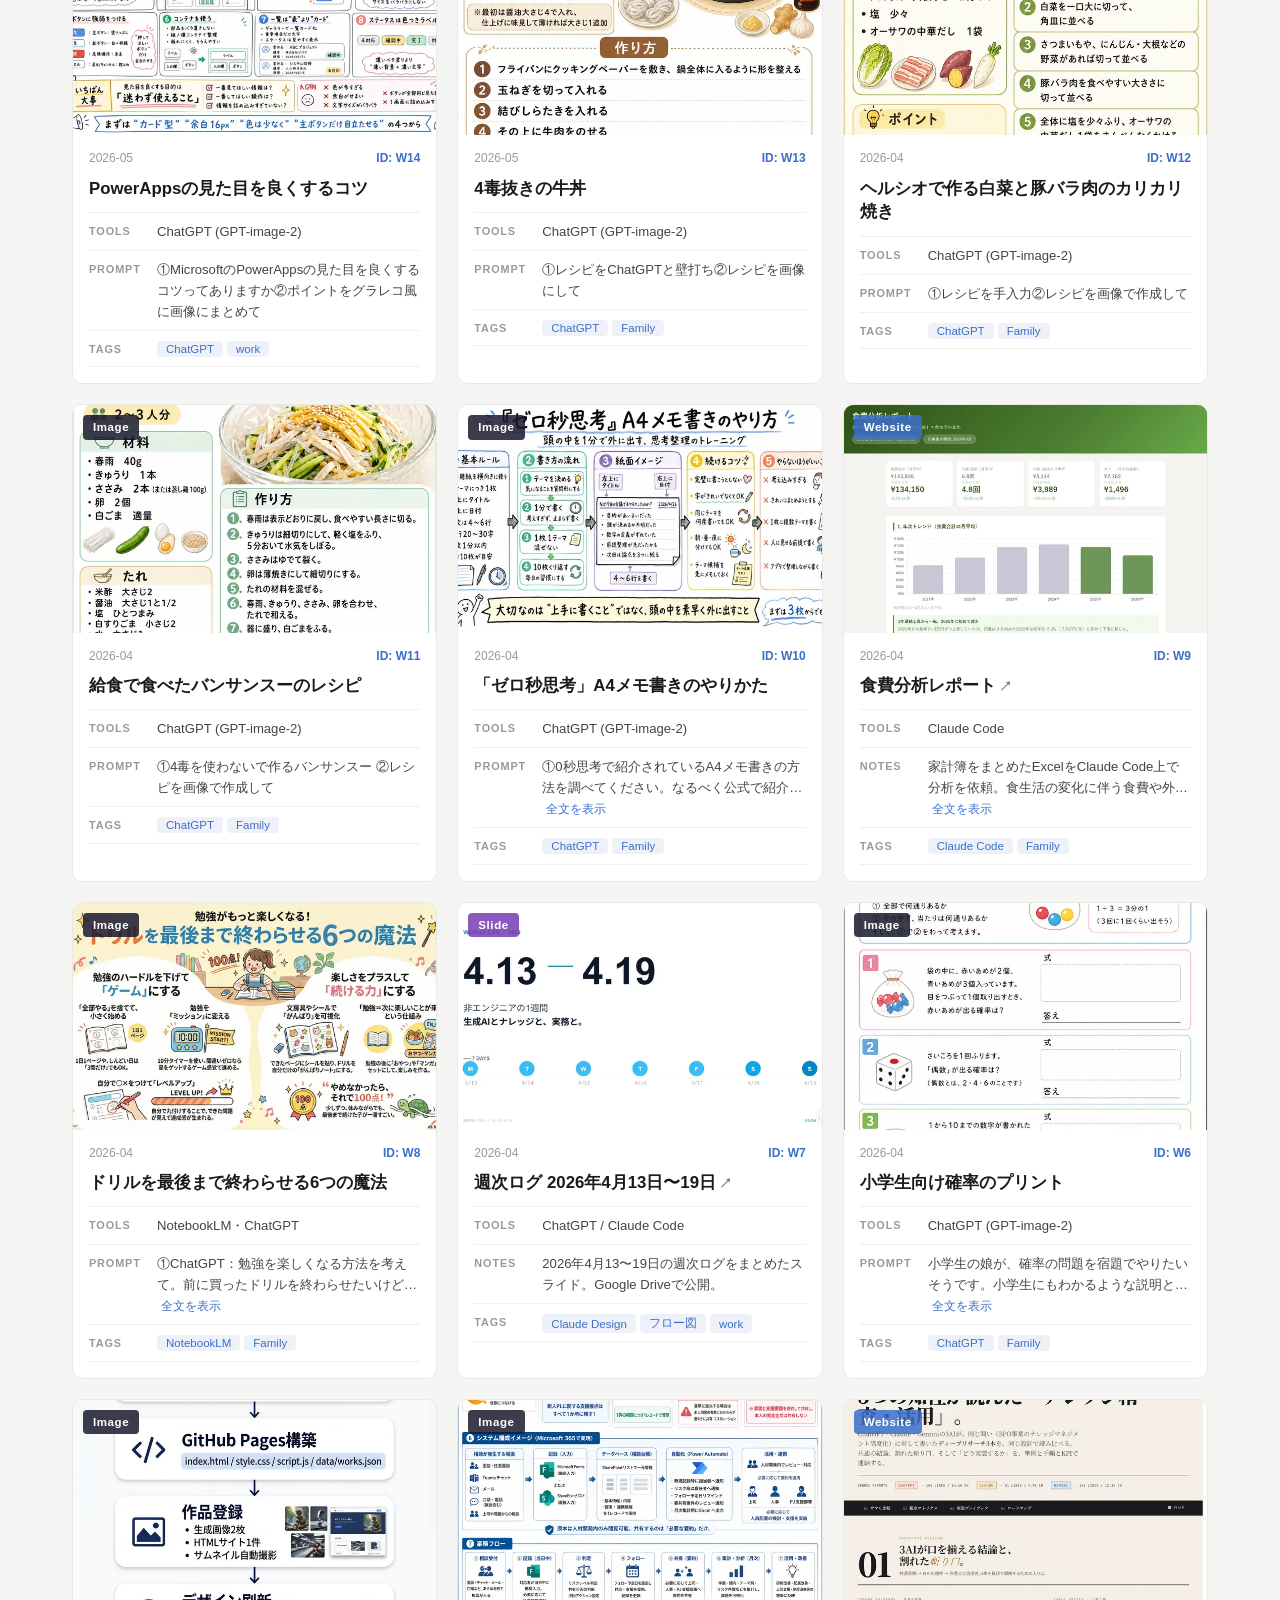
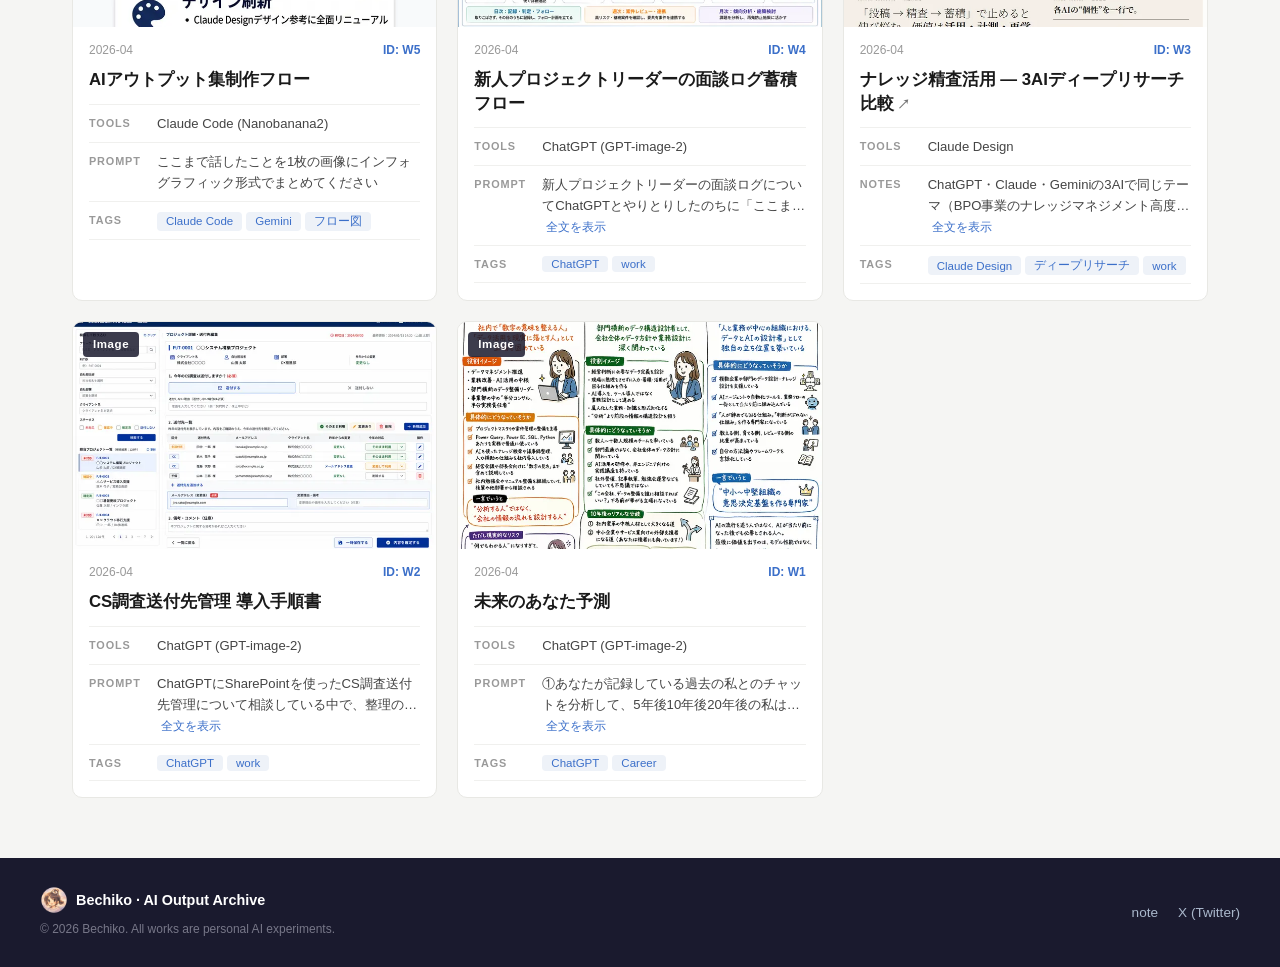
==== commit 75b7ff5b: "Improve mobile layout, browsing and image loading for 47 works - Fix filter buttons wrapping mid-wor" ====
--- a/index.html
+++ b/index.html
@@ -4,14 +4,15 @@
   <meta charset="UTF-8">
   <meta name="viewport" content="width=device-width, initial-scale=1.0">
   <title>べちこのAIアウトプット集</title>
-  <link rel="stylesheet" href="style.css?v=4">
+  <link rel="icon" type="image/png" href="favicon.png">
+  <link rel="stylesheet" href="style.css?v=5">
 </head>
 <body>
 
 <header class="site-header">
   <div class="header-inner">
     <div class="header-logo">
-      <img class="avatar" src="images/avatar.png" alt="Bechiko">
+      <img class="avatar" src="images/avatar.png" alt="Bechiko" width="36" height="36">
       <div class="header-name">
         <span class="name">Bechiko</span>
         <span class="subtitle">AI Output Archive</span>
@@ -67,11 +68,20 @@
       <h2 class="works-title">Works</h2>
       <span class="works-count" id="works-count"></span>
     </div>
-    <div class="type-filter">
-      <button class="type-btn active" data-type="">すべて</button>
-      <button class="type-btn" data-type="image">画像</button>
-      <button class="type-btn" data-type="html">HTMLサイト</button>
-      <button class="type-btn" data-type="slide">スライド</button>
+    <div class="works-controls">
+      <div class="type-filter">
+        <button class="type-btn active" data-type="">すべて</button>
+        <button class="type-btn" data-type="image">画像</button>
+        <button class="type-btn" data-type="html">HTMLサイト</button>
+        <button class="type-btn" data-type="slide">スライド</button>
+      </div>
+      <label class="sort-control">
+        <span class="sort-label">並び順</span>
+        <select id="sort-select">
+          <option value="new">新しい順</option>
+          <option value="old">古い順</option>
+        </select>
+      </label>
     </div>
   </div>
 
@@ -87,7 +97,7 @@
   <div class="footer-inner">
     <div class="footer-left">
       <div class="footer-logo">
-        <img class="avatar avatar-sm" src="images/avatar.png" alt="Bechiko">
+        <img class="avatar avatar-sm" src="images/avatar.png" alt="Bechiko" width="28" height="28" loading="lazy">
         <span>Bechiko · AI Output Archive</span>
       </div>
       <p class="footer-copy">© 2026 Bechiko. All works are personal AI experiments.</p>
@@ -107,6 +117,6 @@
   <div class="modal-counter" id="modal-counter"></div>
 </div>
 
-<script src="script.js?v=3"></script>
+<script src="script.js?v=4"></script>
 </body>
 </html>
--- a/style.css
+++ b/style.css
@@ -120,6 +120,7 @@
 
 /* ── Works section ── */
 .works-section {
+  scroll-margin-top: 72px; /* 固定ヘッダーに見出しが隠れないように */
   max-width: 1200px;
   margin: 0 auto;
   padding: 40px 32px 60px;
@@ -134,8 +135,10 @@
 .works-title { font-size: 1.3rem; font-weight: 800; }
 .works-count { font-size: 0.82rem; color: #888; }
 
+.works-controls { display: flex; align-items: center; gap: 12px; flex-wrap: wrap; }
 .type-filter { display: flex; gap: 6px; }
 .type-btn {
+  white-space: nowrap;
   padding: 7px 16px;
   border-radius: 6px;
   border: 1px solid #ddd;
@@ -147,6 +150,21 @@
 }
 .type-btn:hover { border-color: #aaa; color: #1a1a1a; }
 .type-btn.active { background: #1a1a2e; color: #fff; border-color: #1a1a2e; }
+
+.sort-control { display: flex; align-items: center; gap: 6px; font-size: 0.8rem; color: #888; }
+.sort-label { white-space: nowrap; }
+#sort-select {
+  padding: 6px 28px 6px 10px;
+  border: 1px solid #ddd;
+  border-radius: 6px;
+  background: #fff url("data:image/svg+xml,%3Csvg xmlns='http://www.w3.org/2000/svg' width='10' height='6'%3E%3Cpath d='M0 0l5 6 5-6z' fill='%23888'/%3E%3C/svg%3E") no-repeat right 10px center;
+  color: #444;
+  font-size: 0.84rem;
+  font-family: inherit;
+  appearance: none;
+  -webkit-appearance: none;
+  cursor: pointer;
+}
 
 /* Tags row */
 .tags-row {
@@ -176,12 +194,25 @@
 }
 .tag-btn:hover { border-color: #aaa; color: #1a1a1a; }
 .tag-btn.active { background: #1a1a2e; color: #fff; border-color: #1a1a2e; }
+.tag-btn:disabled { opacity: 0.4; cursor: default; }
+.tag-btn:disabled:hover { border-color: #ddd; color: #555; }
+.tag-count { margin-left: 5px; font-size: 0.72rem; opacity: 0.6; }
 
 /* ── Gallery ── */
 .gallery {
   display: grid;
   grid-template-columns: repeat(auto-fill, minmax(300px, 1fr));
   gap: 20px;
+}
+.reset-btn {
+  margin-top: 14px;
+  padding: 8px 18px;
+  border-radius: 6px;
+  border: 1px solid #1a1a2e;
+  background: #fff;
+  color: #1a1a2e;
+  font-size: 0.84rem;
+  cursor: pointer;
 }
 .no-results {
   grid-column: 1 / -1;
@@ -270,7 +301,7 @@
   color: #999;
   padding-top: 2px;
 }
-.info-value { font-size: 0.82rem; color: #444; }
+.info-value { font-size: 0.82rem; color: #444; min-width: 0; overflow-wrap: anywhere; }
 
 .info-text {
   display: -webkit-box;
@@ -297,8 +328,12 @@
 .expand-content.open { display: block; }
 .info-text.open { display: block; -webkit-line-clamp: unset; overflow: visible; }
 
+.card-tag:hover { background: #dde6f5; }
 .card-tags { display: flex; flex-wrap: wrap; gap: 4px; padding-top: 2px; }
 .card-tag {
+  border: none;
+  cursor: pointer;
+  font-family: inherit;
   font-size: 0.72rem;
   color: #3b6fc9;
   background: #eef2f8;
@@ -320,6 +355,7 @@
 .modal-img {
   max-width: 90vw;
   max-height: 90vh;
+  max-height: 90dvh;
   object-fit: contain;
   border-radius: 4px;
 }
@@ -396,4 +432,34 @@
   .works-header { flex-direction: column; align-items: flex-start; gap: 12px; }
   .header-inner, .hero, .works-section, .site-footer { padding-left: 16px; padding-right: 16px; }
   .gallery { grid-template-columns: 1fr; }
-}
+  .hero { padding-top: 32px; padding-bottom: 32px; }
+  .hero-desc { margin-bottom: 20px; }
+  /* 実績パネルは横1列にまとめて、作品一覧までの距離を短くする */
+  .stats-panel { padding: 16px 18px; }
+  .stats-label { margin-bottom: 12px; }
+  .stats-grid { grid-template-columns: repeat(4, auto); justify-content: space-between; gap: 8px; }
+  .stat-name { font-size: 0.68rem; }
+  .stat-value { font-size: 1.4rem; }
+  .stat-date { font-size: 0.9rem; line-height: 1.55rem; }
+  .works-section { padding-top: 28px; }
+  .works-controls { width: 100%; }
+  .type-filter { width: 100%; }
+  .type-btn { flex: 1 1 auto; padding: 7px 10px; }
+  .modal-prev, .modal-next { padding: 0 8px; font-size: 2.4rem; }
+  .modal-prev { left: 0; }
+  .modal-next { right: 0; }
+}
+
+@media (max-width: 400px) {
+  .header-inner { padding-top: 10px; padding-bottom: 10px; }
+  .header-name .subtitle { white-space: nowrap; }
+  .header-nav { gap: 14px; }
+  .header-nav a { white-space: nowrap; font-size: 0.82rem; }
+  .works-section { scroll-margin-top: 60px; }
+  .type-btn { padding: 7px 6px; font-size: 0.8rem; }
+  .tag-btn { padding: 4px 11px; }
+}
+
+@media (max-width: 340px) {
+  .header-name .subtitle { display: none; }
+}
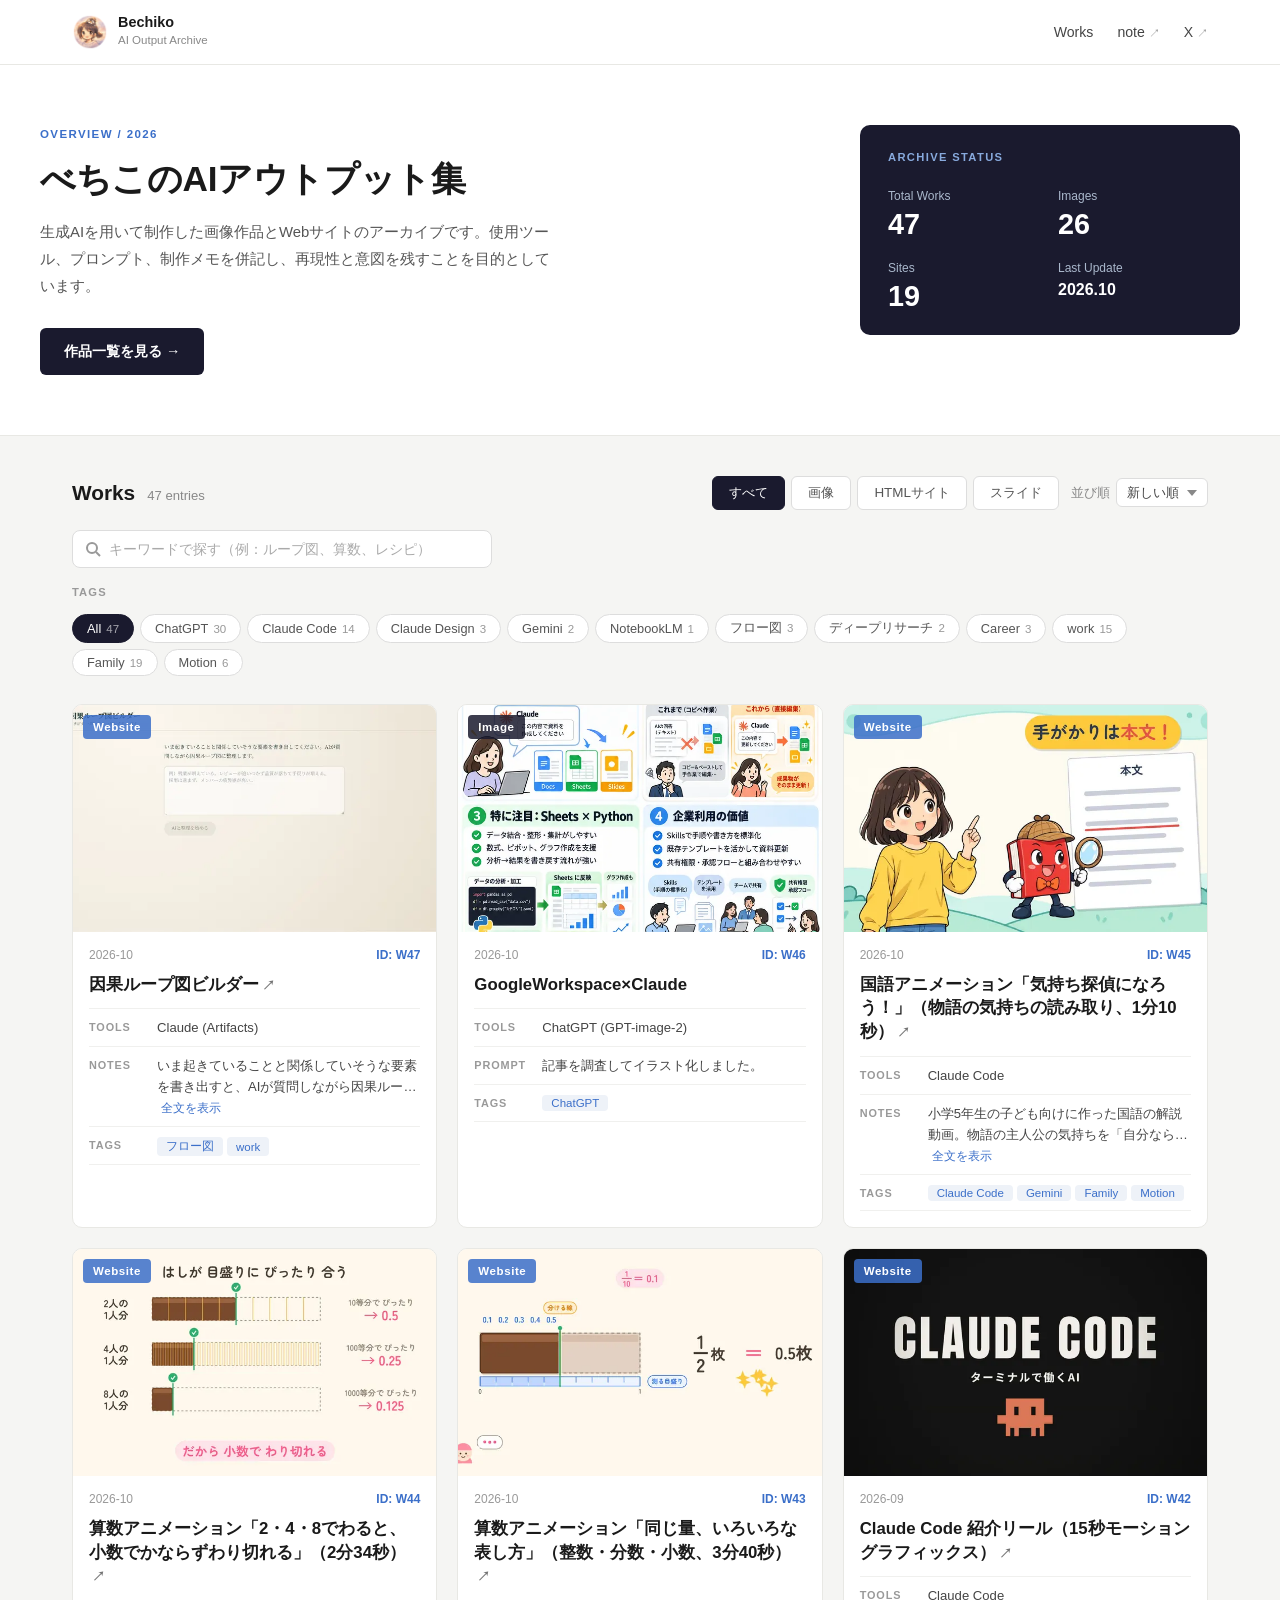
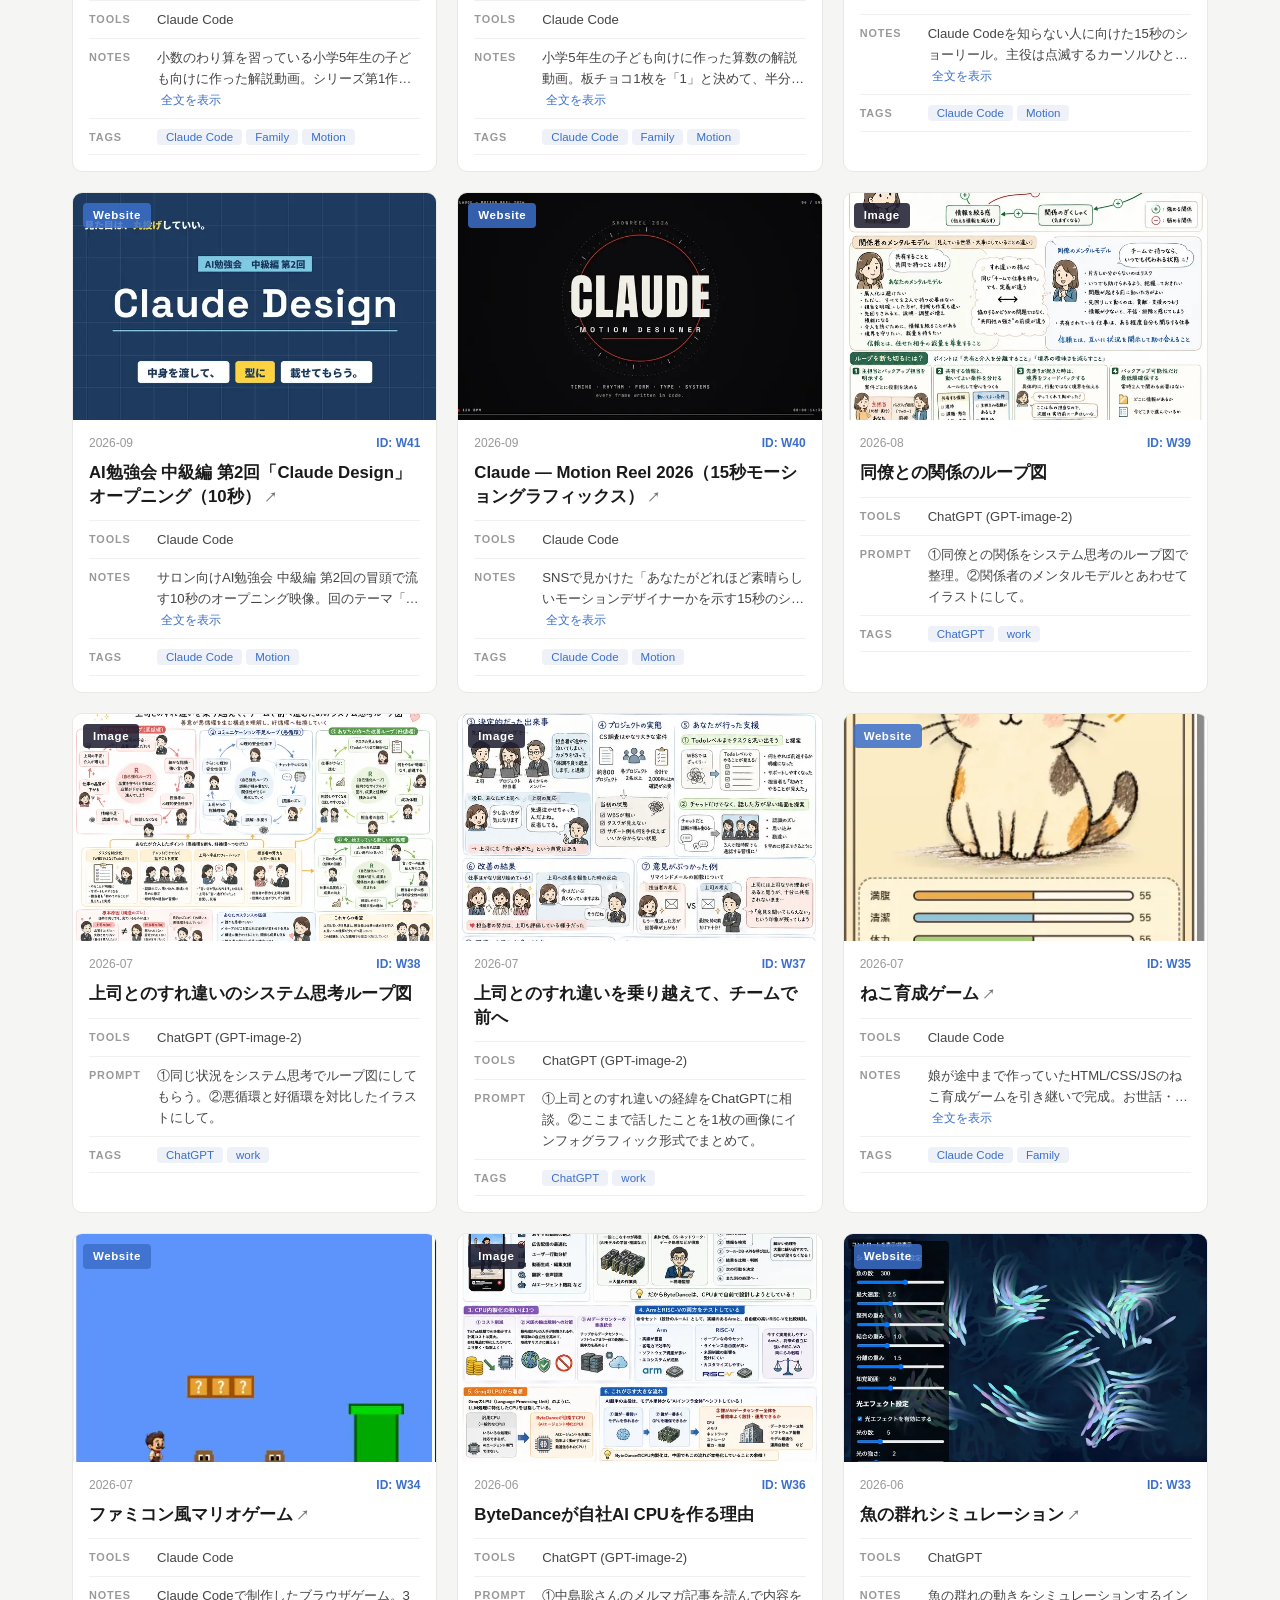
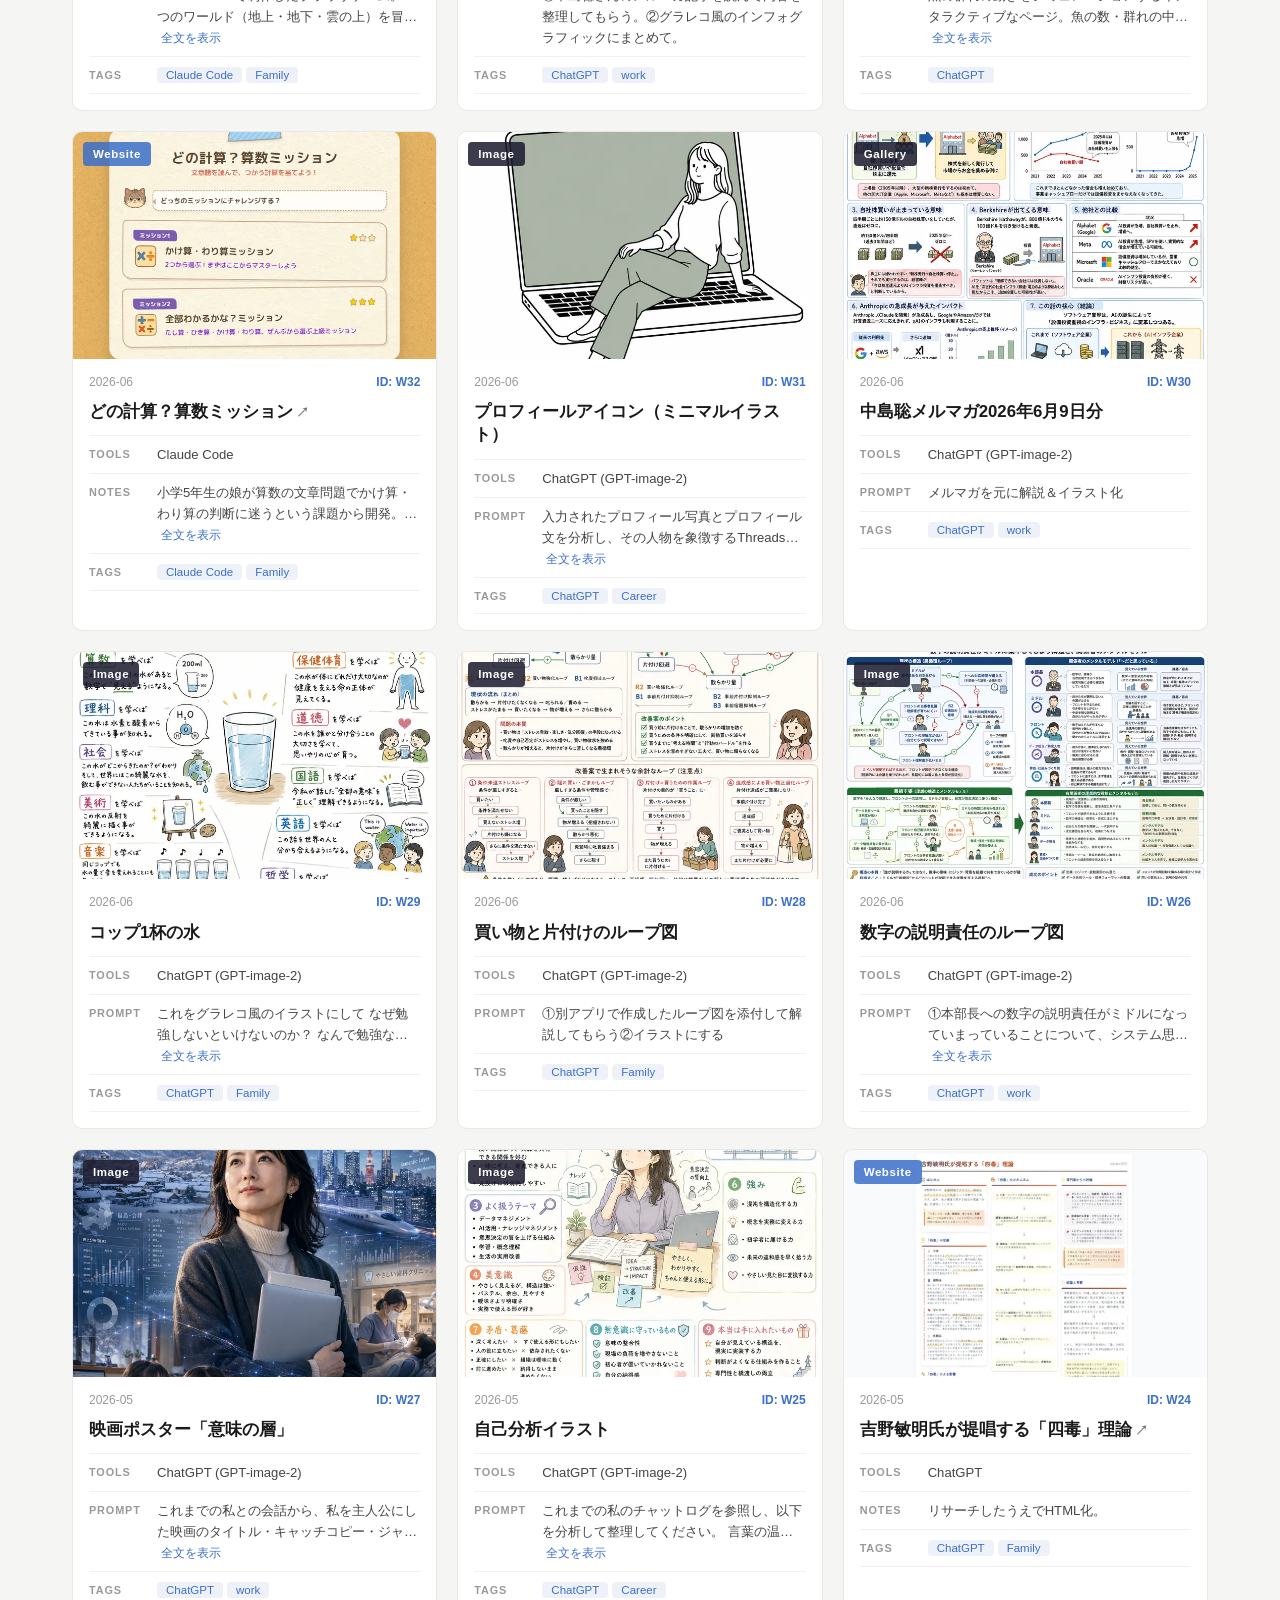
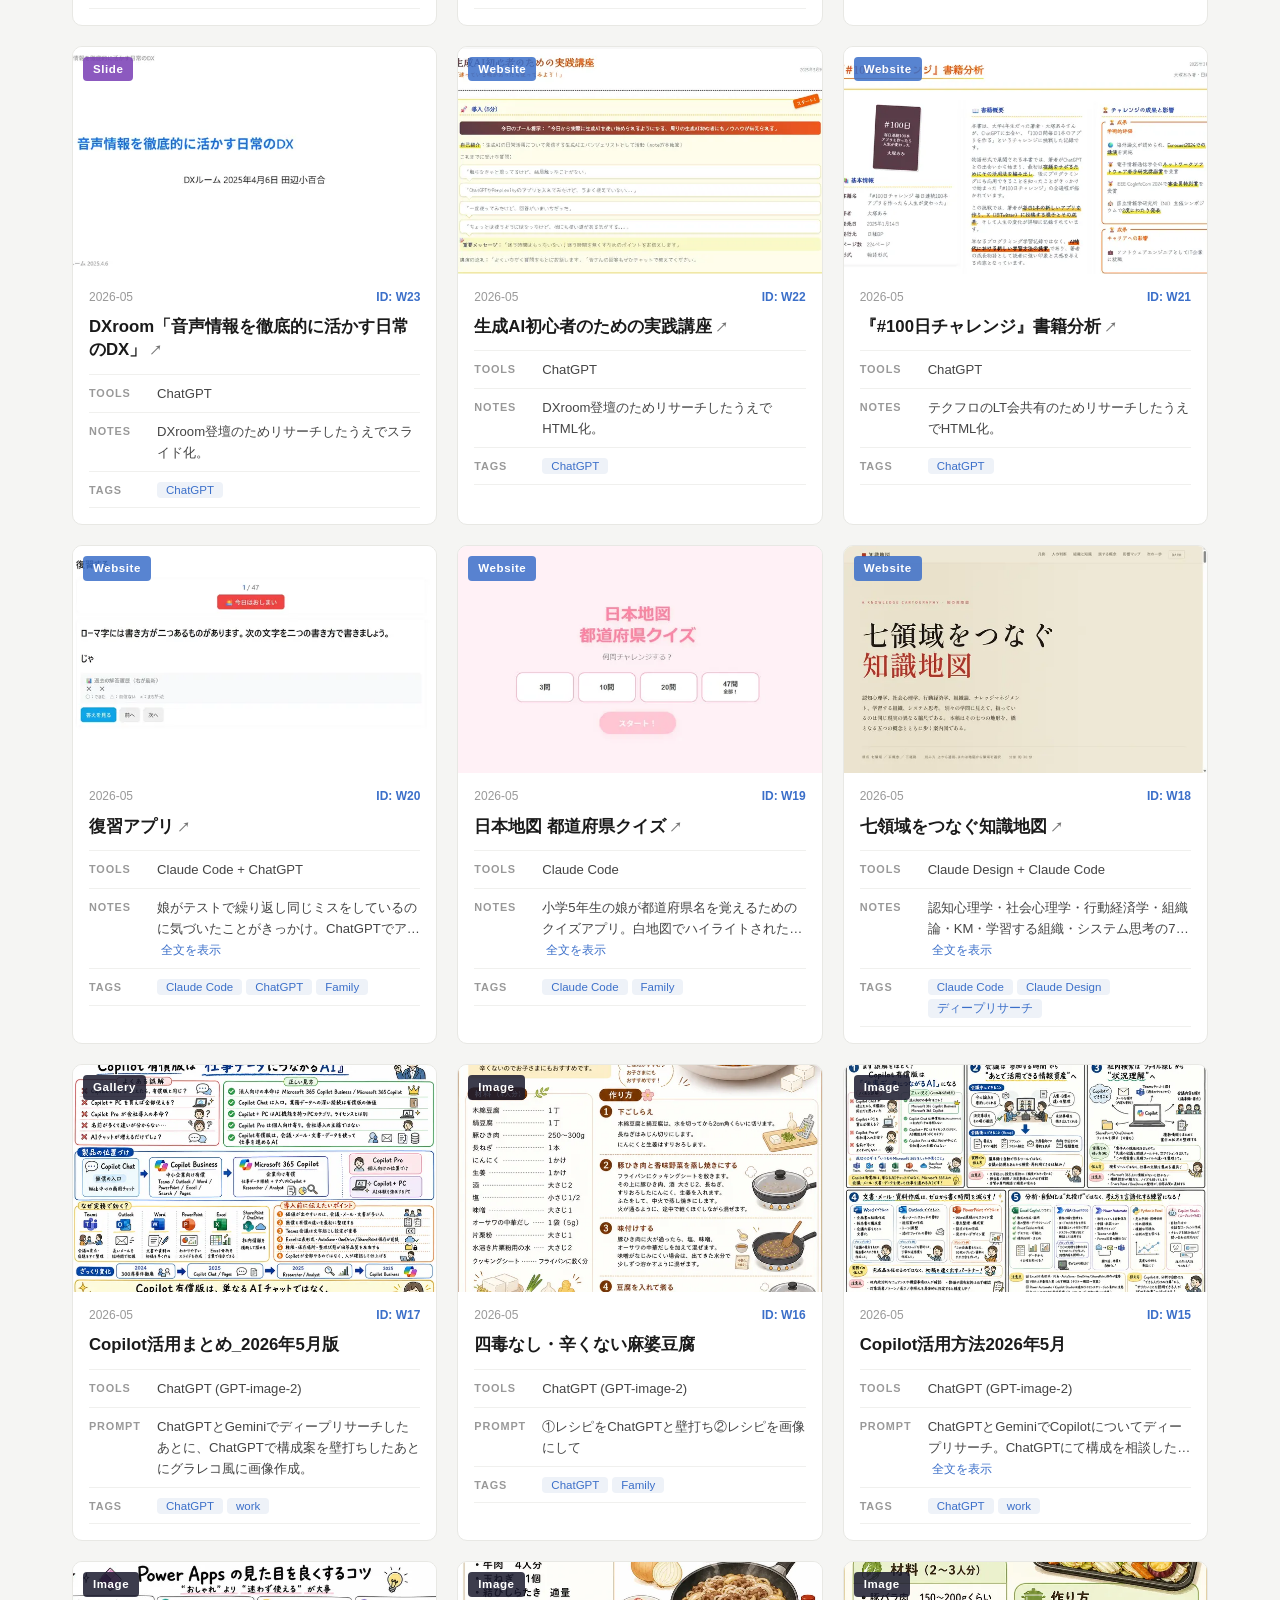
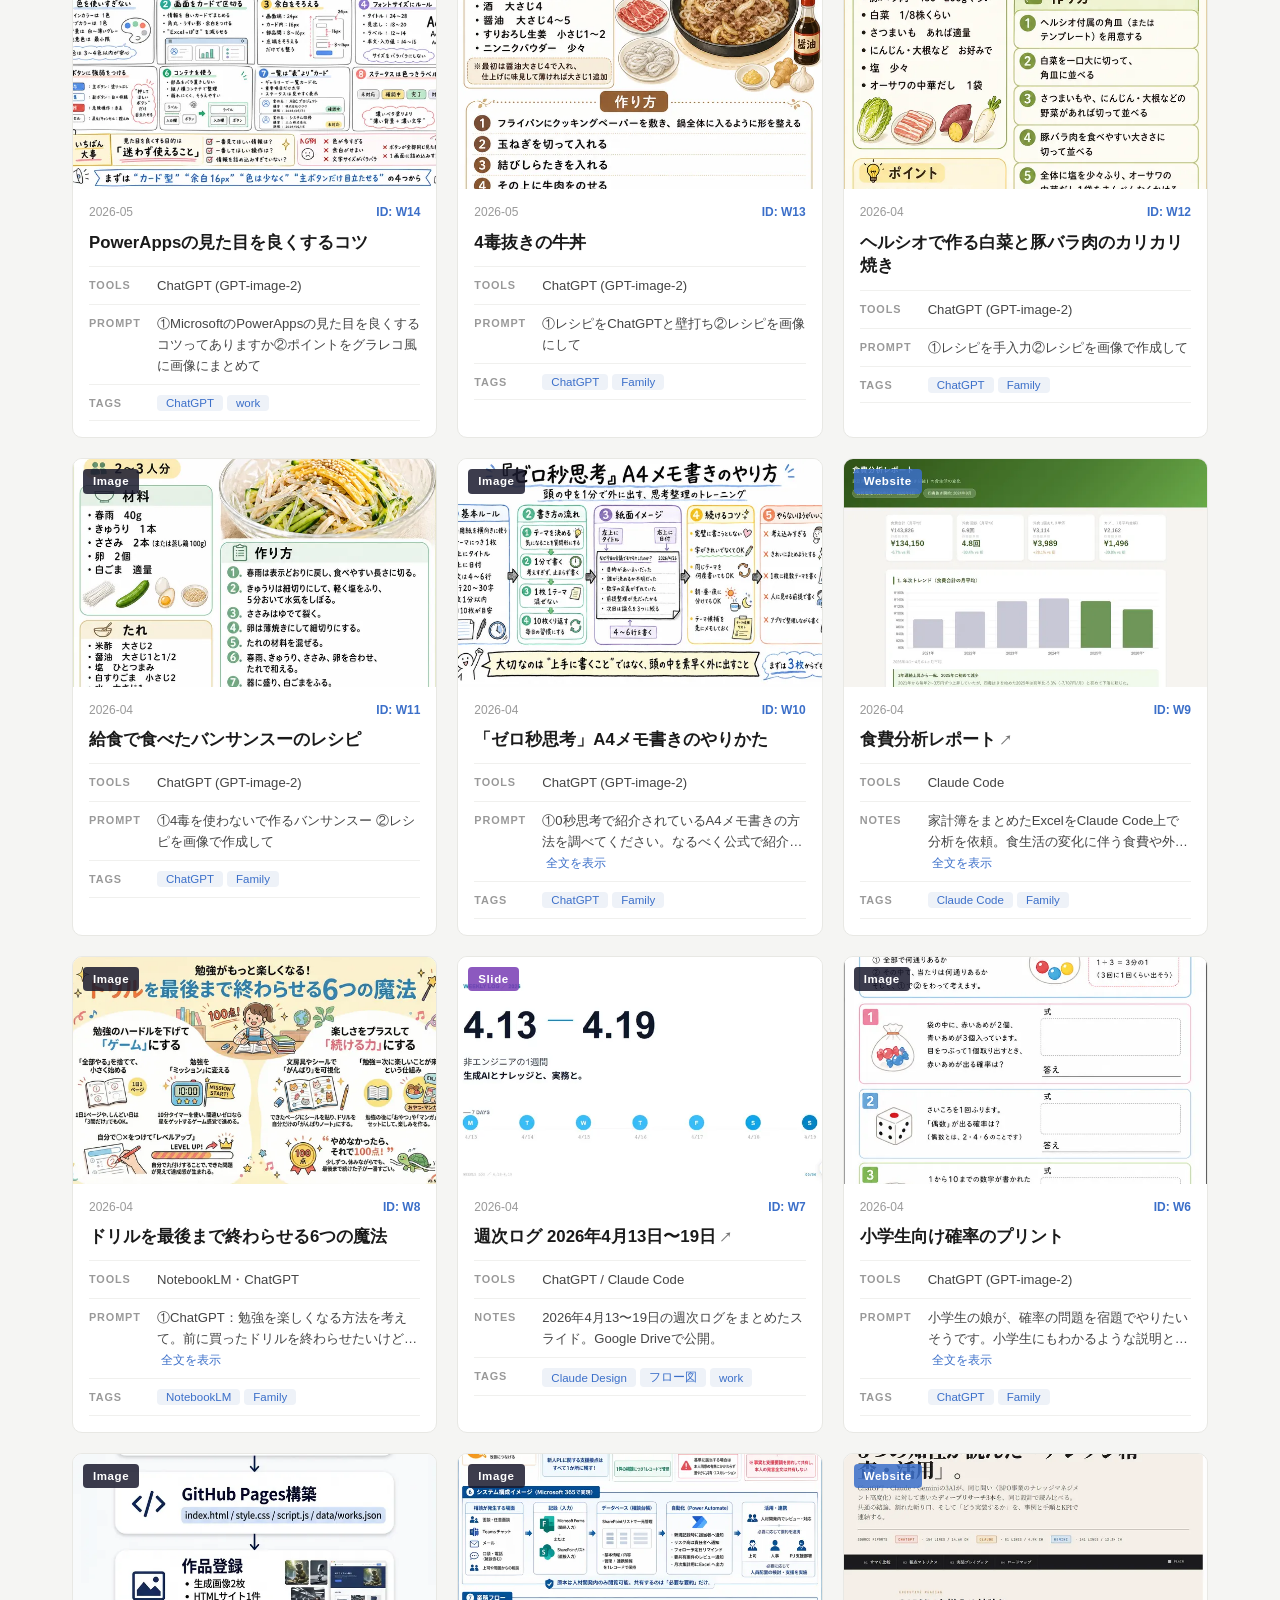
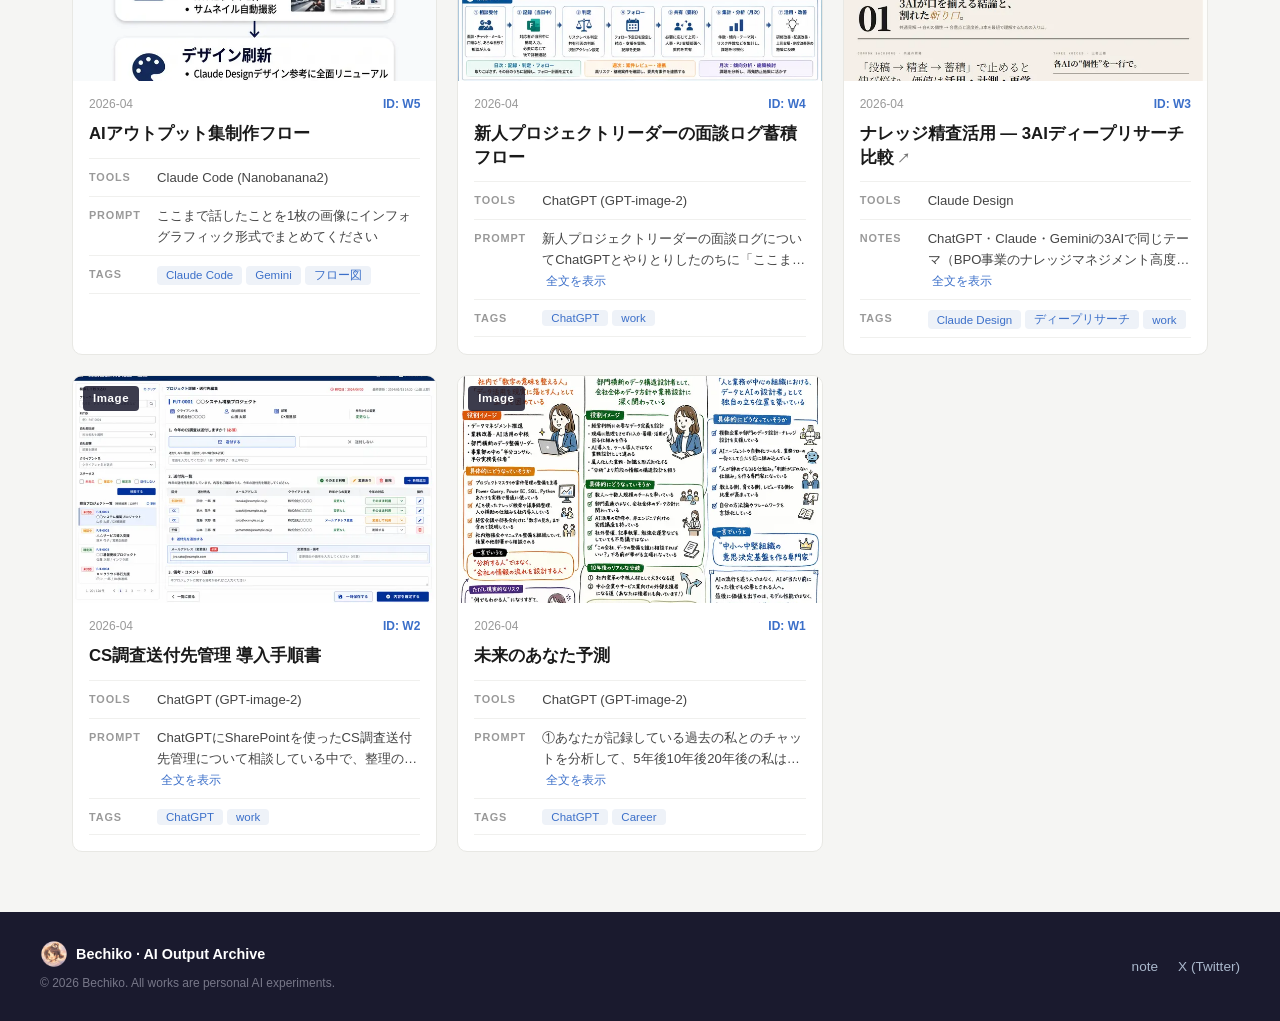
==== commit 92fedded: "Add keyword search to the works list - Search box matches title, tool, prompt/memo and tags - Space-" ====
--- a/index.html
+++ b/index.html
@@ -5,7 +5,7 @@
   <meta name="viewport" content="width=device-width, initial-scale=1.0">
   <title>べちこのAIアウトプット集</title>
   <link rel="icon" type="image/png" href="favicon.png">
-  <link rel="stylesheet" href="style.css?v=5">
+  <link rel="stylesheet" href="style.css?v=6">
 </head>
 <body>
 
@@ -85,6 +85,12 @@
     </div>
   </div>
 
+  <div class="search-row">
+    <input type="search" id="search-input" class="search-input"
+      placeholder="キーワードで探す（例：ループ図、算数、レシピ）"
+      aria-label="キーワードで作品を探す" autocomplete="off" enterkeyhint="search">
+  </div>
+
   <div class="tags-row">
     <span class="tags-label">TAGS</span>
     <div id="tag-filters"></div>
@@ -117,6 +123,6 @@
   <div class="modal-counter" id="modal-counter"></div>
 </div>
 
-<script src="script.js?v=4"></script>
+<script src="script.js?v=5"></script>
 </body>
 </html>
--- a/style.css
+++ b/style.css
@@ -165,6 +165,22 @@
   -webkit-appearance: none;
   cursor: pointer;
 }
+
+/* Search */
+.search-row { margin-bottom: 16px; }
+.search-input {
+  width: 100%;
+  max-width: 420px;
+  padding: 9px 14px 9px 36px;
+  border: 1px solid #ddd;
+  border-radius: 8px;
+  background: #fff url("data:image/svg+xml,%3Csvg xmlns='http://www.w3.org/2000/svg' width='16' height='16' fill='none' stroke='%23999' stroke-width='2'%3E%3Ccircle cx='7' cy='7' r='5'/%3E%3Cpath d='M11 11l4 4'/%3E%3C/svg%3E") no-repeat 12px center;
+  color: #1a1a1a;
+  font-size: 16px; /* 16px未満だとiPhoneで入力時に画面が拡大される */
+  font-family: inherit;
+}
+.search-input::placeholder { color: #aaa; font-size: 0.88rem; }
+.search-input:focus { outline: none; border-color: #3b6fc9; box-shadow: 0 0 0 3px rgba(59,111,201,0.15); }
 
 /* Tags row */
 .tags-row {
@@ -443,6 +459,7 @@
   .stat-date { font-size: 0.9rem; line-height: 1.55rem; }
   .works-section { padding-top: 28px; }
   .works-controls { width: 100%; }
+  .search-input { max-width: none; }
   .type-filter { width: 100%; }
   .type-btn { flex: 1 1 auto; padding: 7px 10px; }
   .modal-prev, .modal-next { padding: 0 8px; font-size: 2.4rem; }
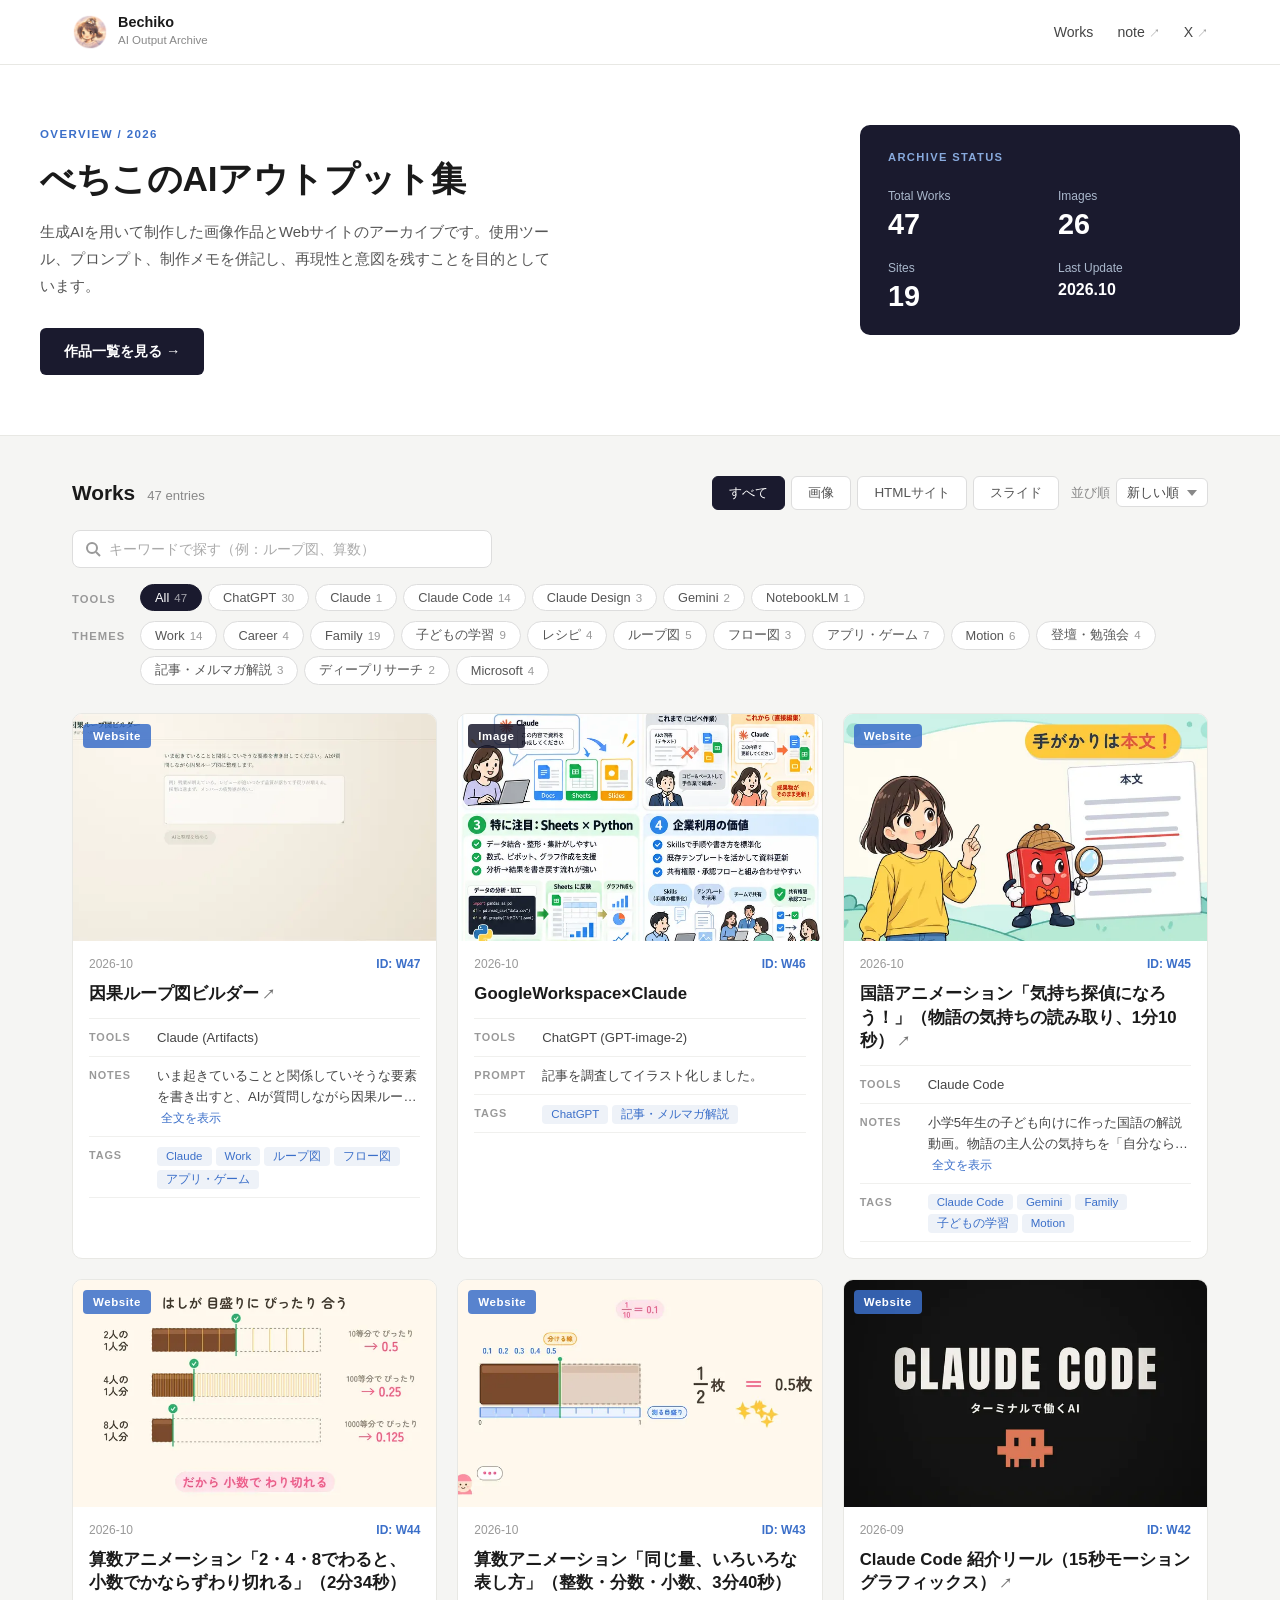
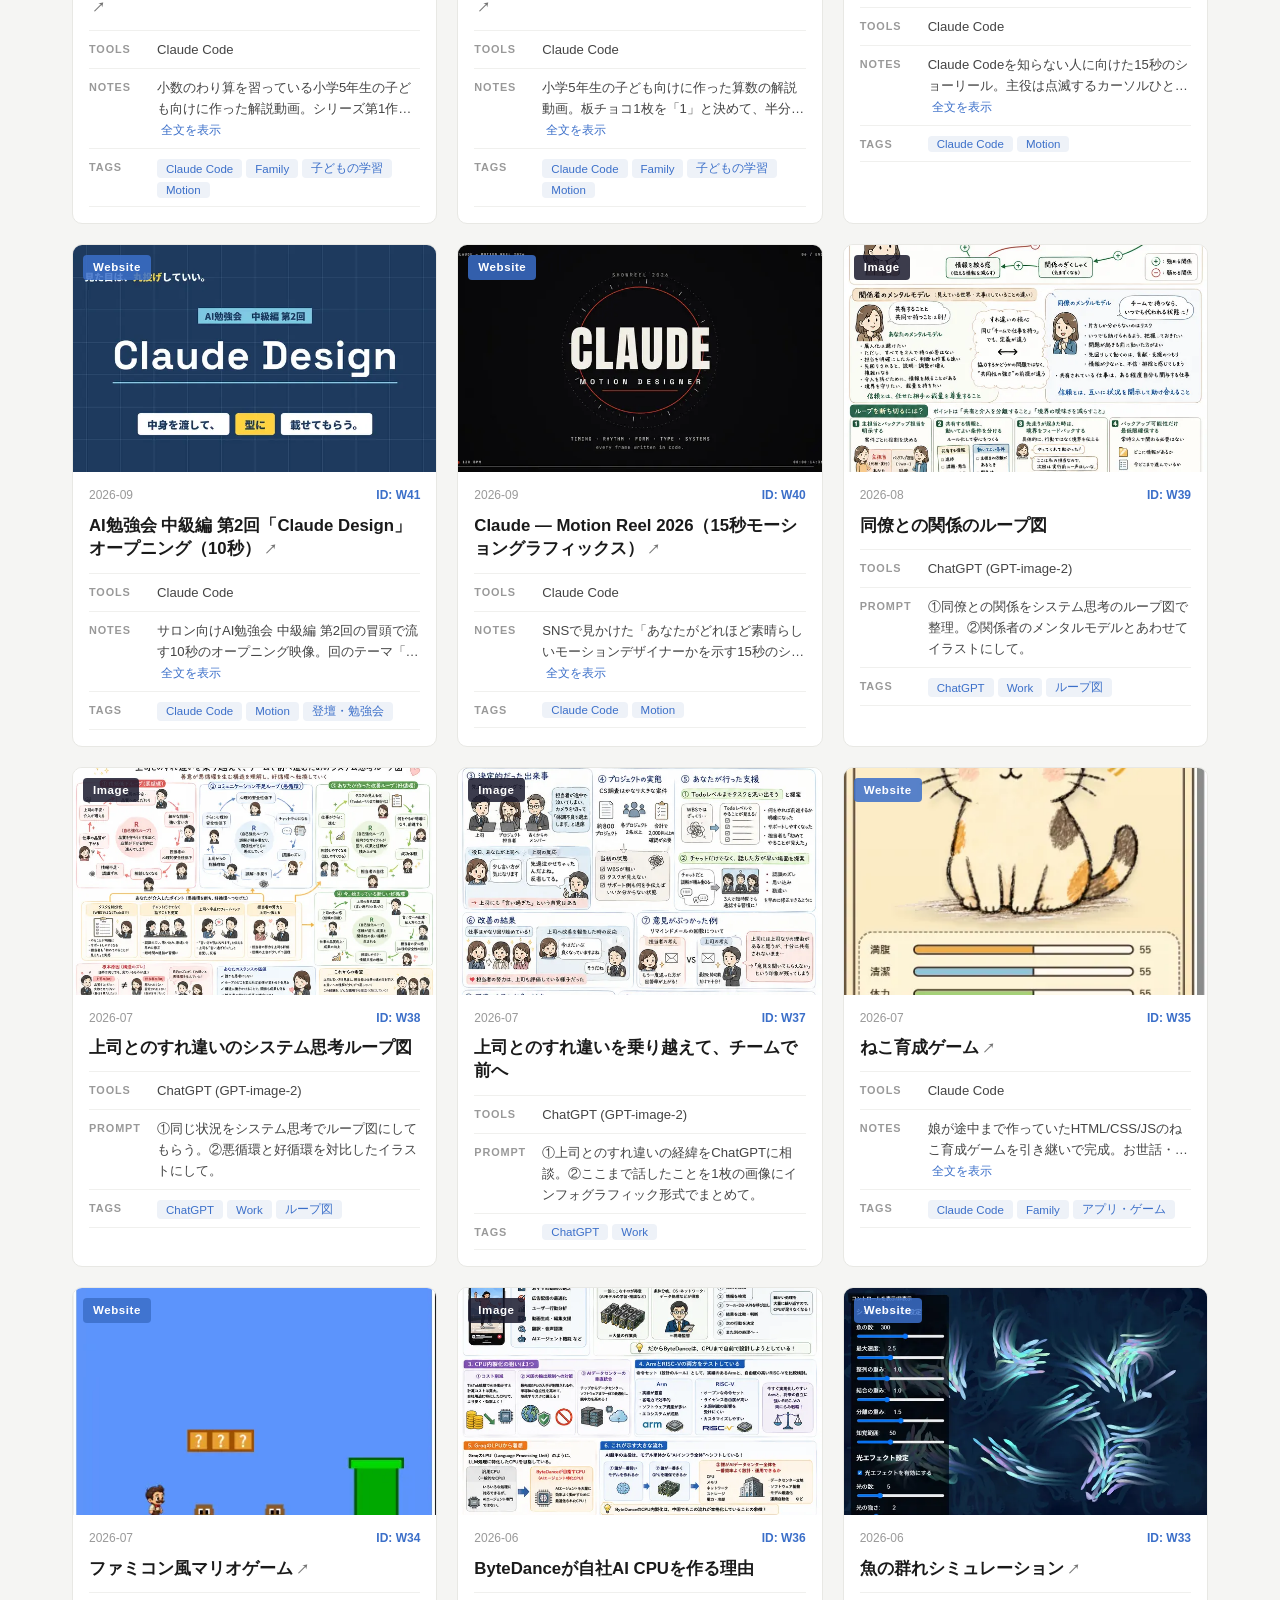
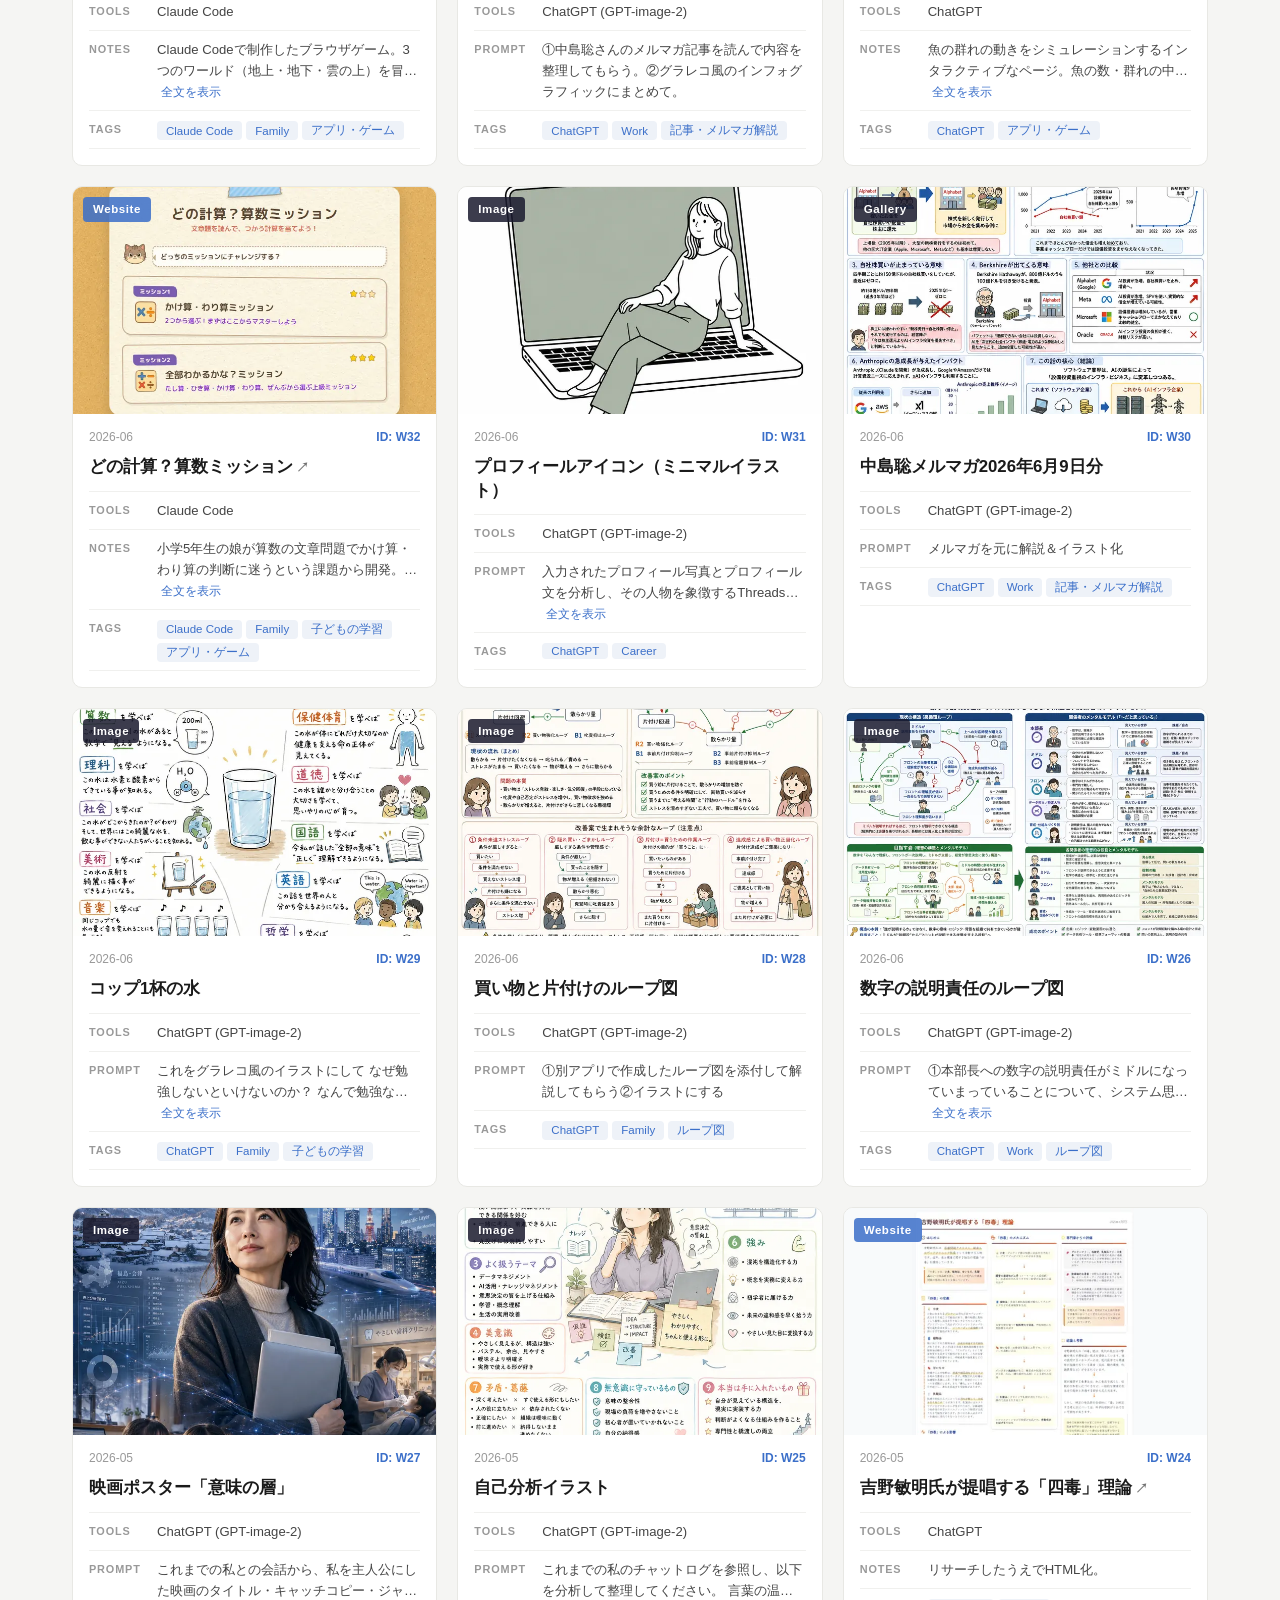
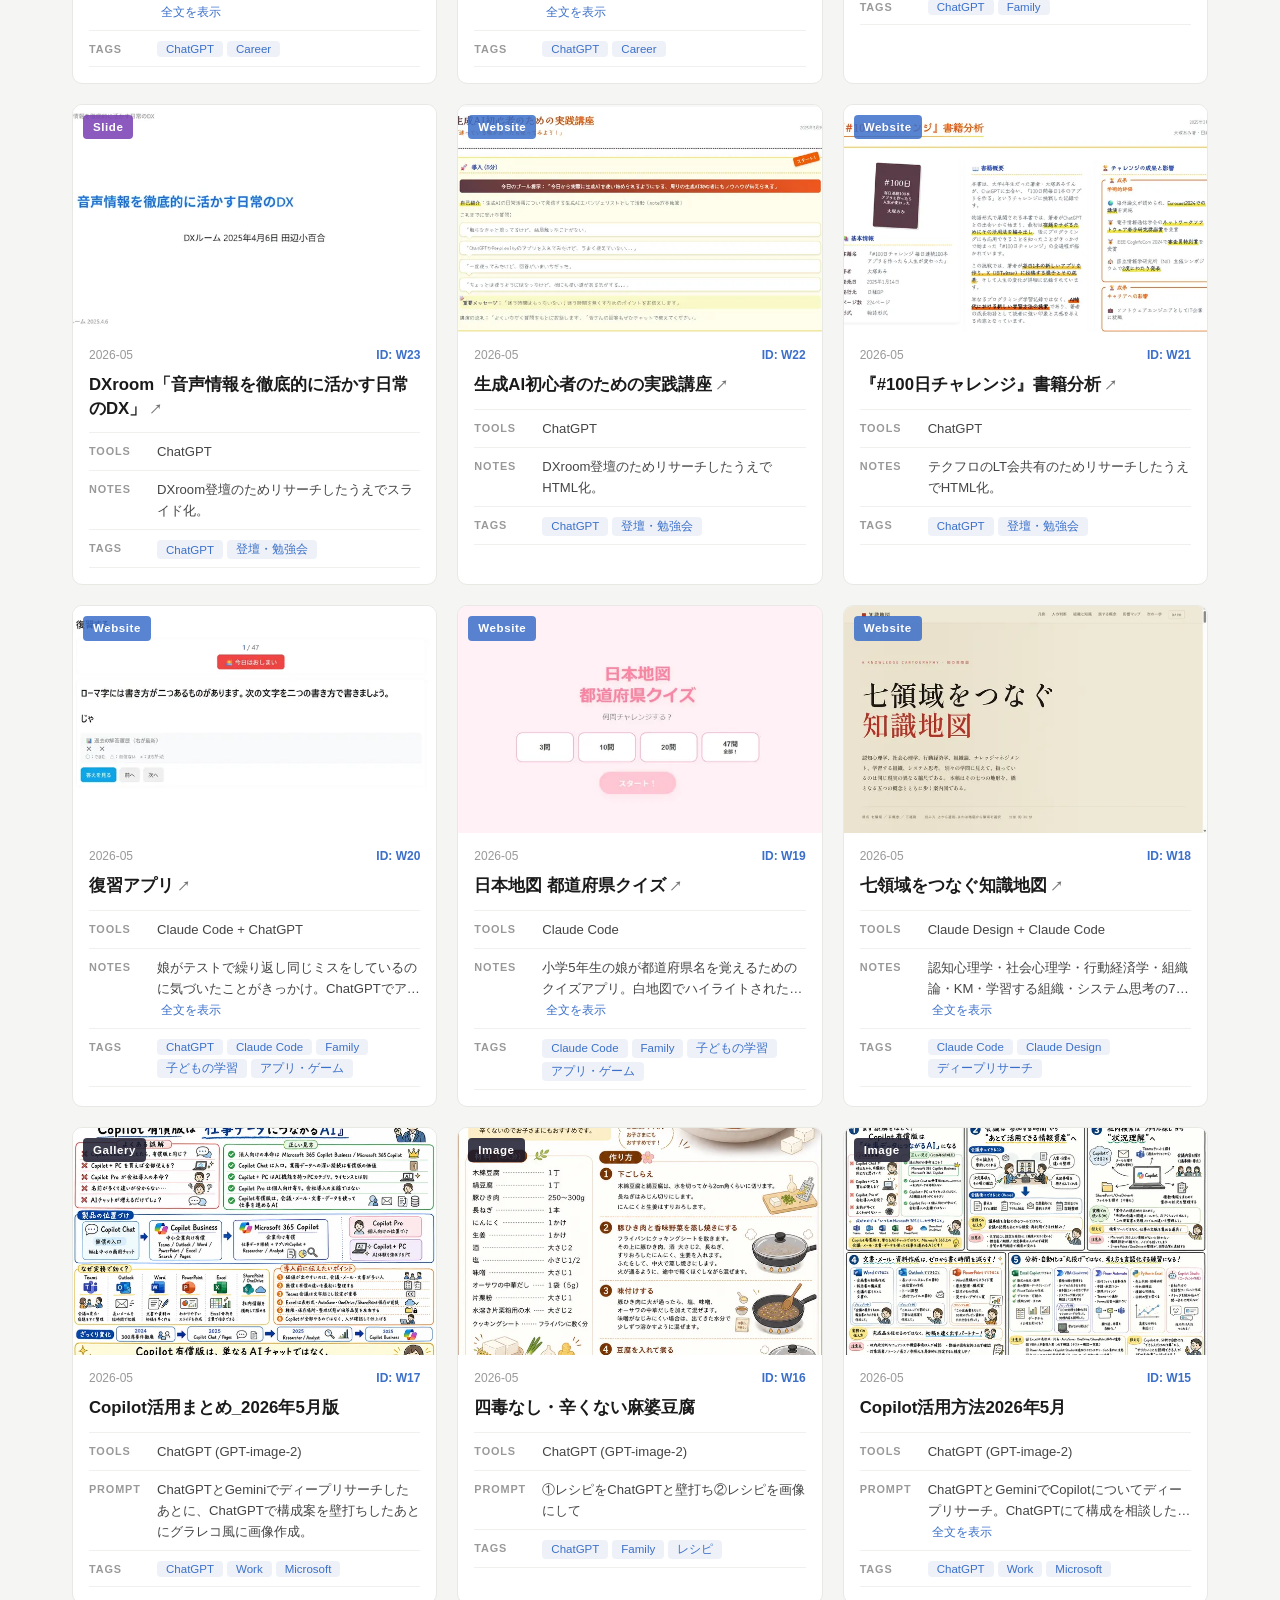
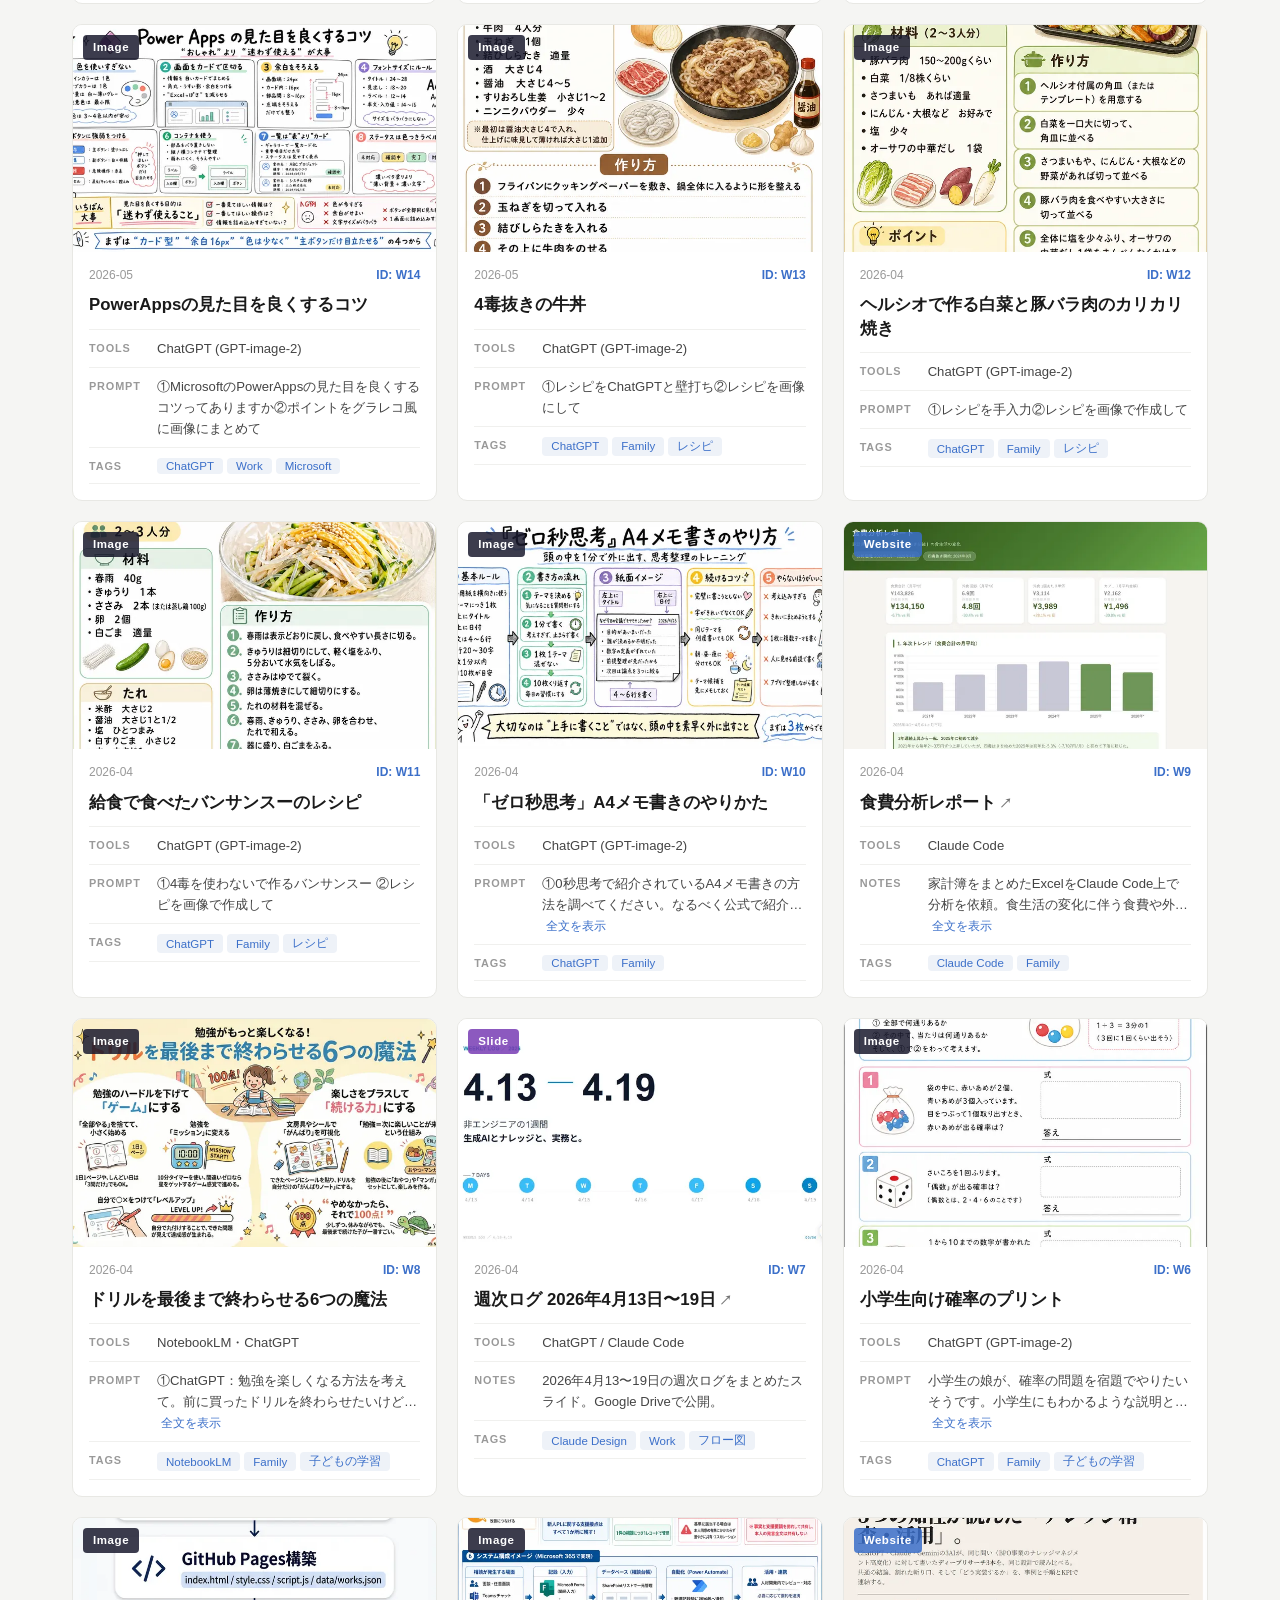
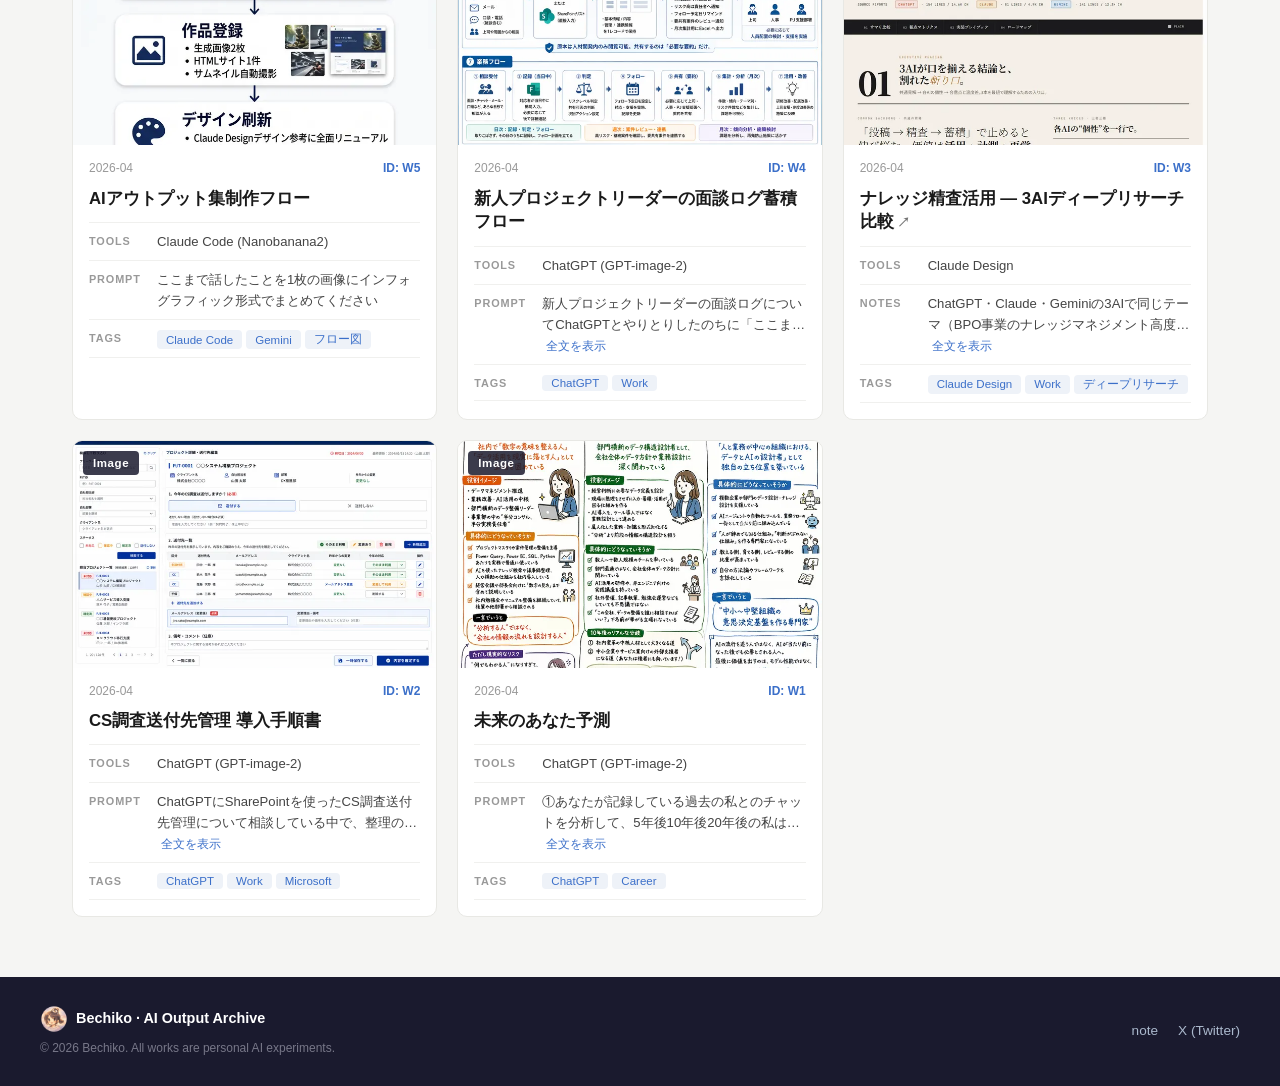
==== commit ed3e5264: "Add theme tags and split tag filter into tools and themes - New tags: 子どもの学習, レシピ, ループ図, アプリ・ゲーム, 登壇" ====
--- a/index.html
+++ b/index.html
@@ -5,7 +5,7 @@
   <meta name="viewport" content="width=device-width, initial-scale=1.0">
   <title>べちこのAIアウトプット集</title>
   <link rel="icon" type="image/png" href="favicon.png">
-  <link rel="stylesheet" href="style.css?v=6">
+  <link rel="stylesheet" href="style.css?v=7">
 </head>
 <body>
 
@@ -87,14 +87,11 @@
 
   <div class="search-row">
     <input type="search" id="search-input" class="search-input"
-      placeholder="キーワードで探す（例：ループ図、算数、レシピ）"
+      placeholder="キーワードで探す（例：ループ図、算数）"
       aria-label="キーワードで作品を探す" autocomplete="off" enterkeyhint="search">
   </div>
 
-  <div class="tags-row">
-    <span class="tags-label">TAGS</span>
-    <div id="tag-filters"></div>
-  </div>
+  <div class="tag-groups" id="tag-filters"></div>
 
   <div class="gallery" id="gallery"></div>
 </section>
@@ -123,6 +120,6 @@
   <div class="modal-counter" id="modal-counter"></div>
 </div>
 
-<script src="script.js?v=5"></script>
+<script src="script.js?v=6"></script>
 </body>
 </html>
--- a/style.css
+++ b/style.css
@@ -183,21 +183,22 @@
 .search-input:focus { outline: none; border-color: #3b6fc9; box-shadow: 0 0 0 3px rgba(59,111,201,0.15); }
 
 /* Tags row */
+.tag-groups { margin-bottom: 28px; display: flex; flex-direction: column; gap: 10px; }
 .tags-row {
   display: flex;
-  align-items: center;
+  align-items: flex-start;
   gap: 12px;
-  margin-bottom: 28px;
-  flex-wrap: wrap;
 }
 .tags-label {
+  width: 56px;
+  padding-top: 7px;
   font-size: 0.7rem;
   font-weight: 700;
   letter-spacing: 0.1em;
   color: #999;
   flex-shrink: 0;
 }
-#tag-filters { display: flex; flex-wrap: wrap; gap: 6px; }
+.tag-list { display: flex; flex-wrap: wrap; gap: 6px; flex: 1; min-width: 0; }
 .tag-btn {
   padding: 5px 14px;
   border-radius: 20px;
@@ -460,6 +461,8 @@
   .works-section { padding-top: 28px; }
   .works-controls { width: 100%; }
   .search-input { max-width: none; }
+  .tags-row { flex-direction: column; gap: 6px; }
+  .tags-label { padding-top: 0; }
   .type-filter { width: 100%; }
   .type-btn { flex: 1 1 auto; padding: 7px 10px; }
   .modal-prev, .modal-next { padding: 0 8px; font-size: 2.4rem; }
